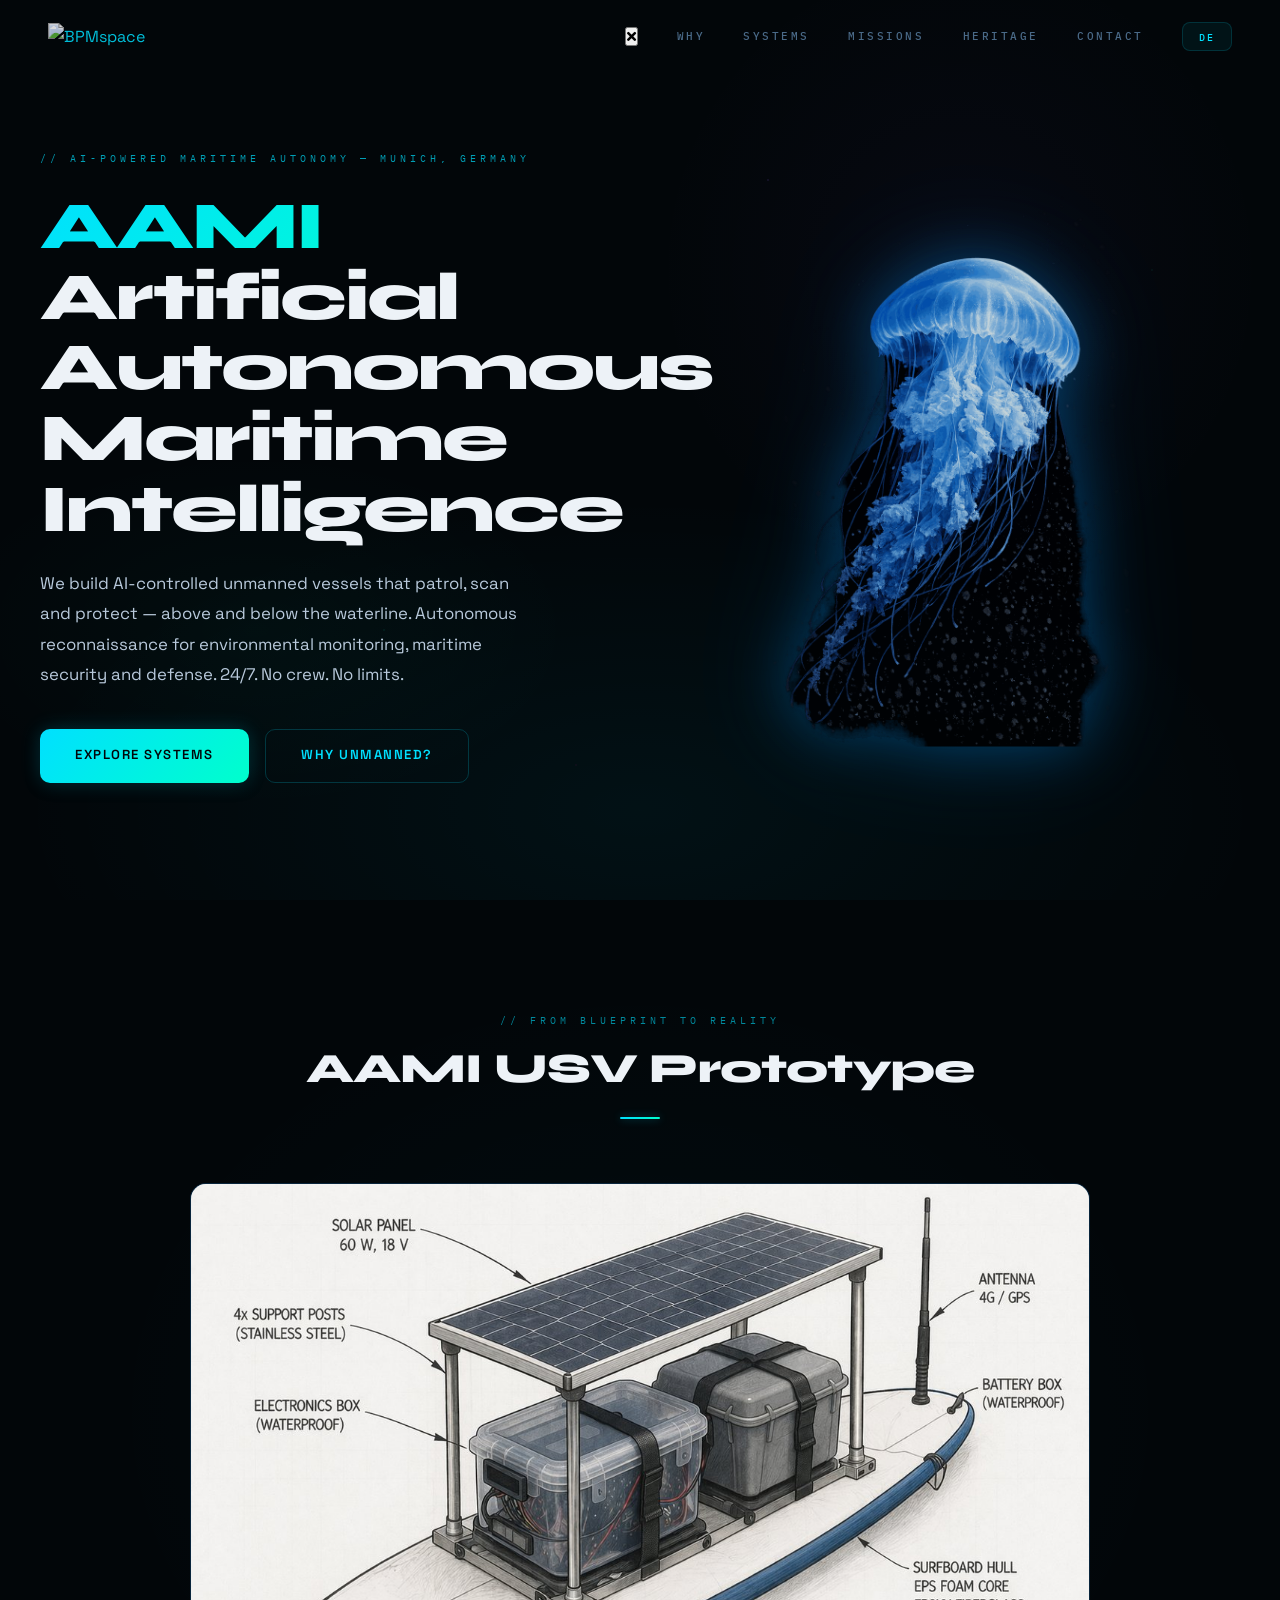
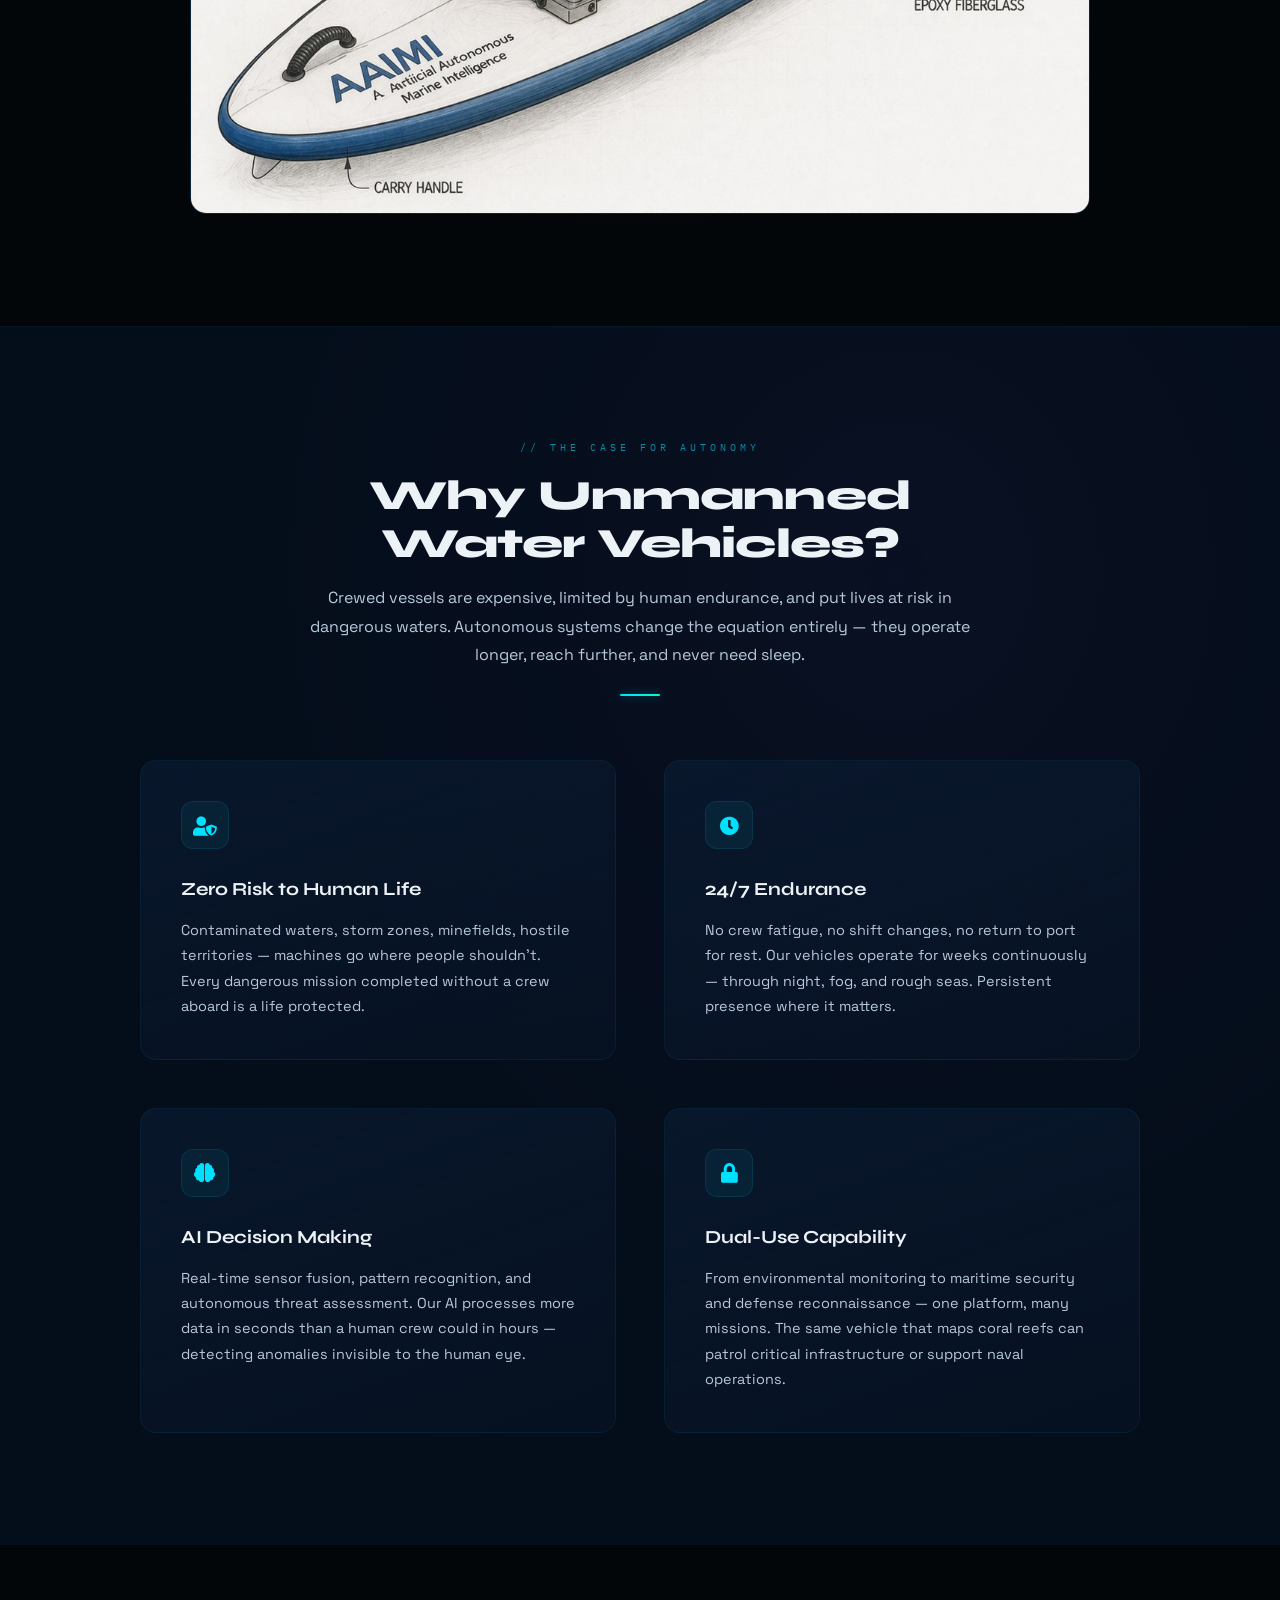
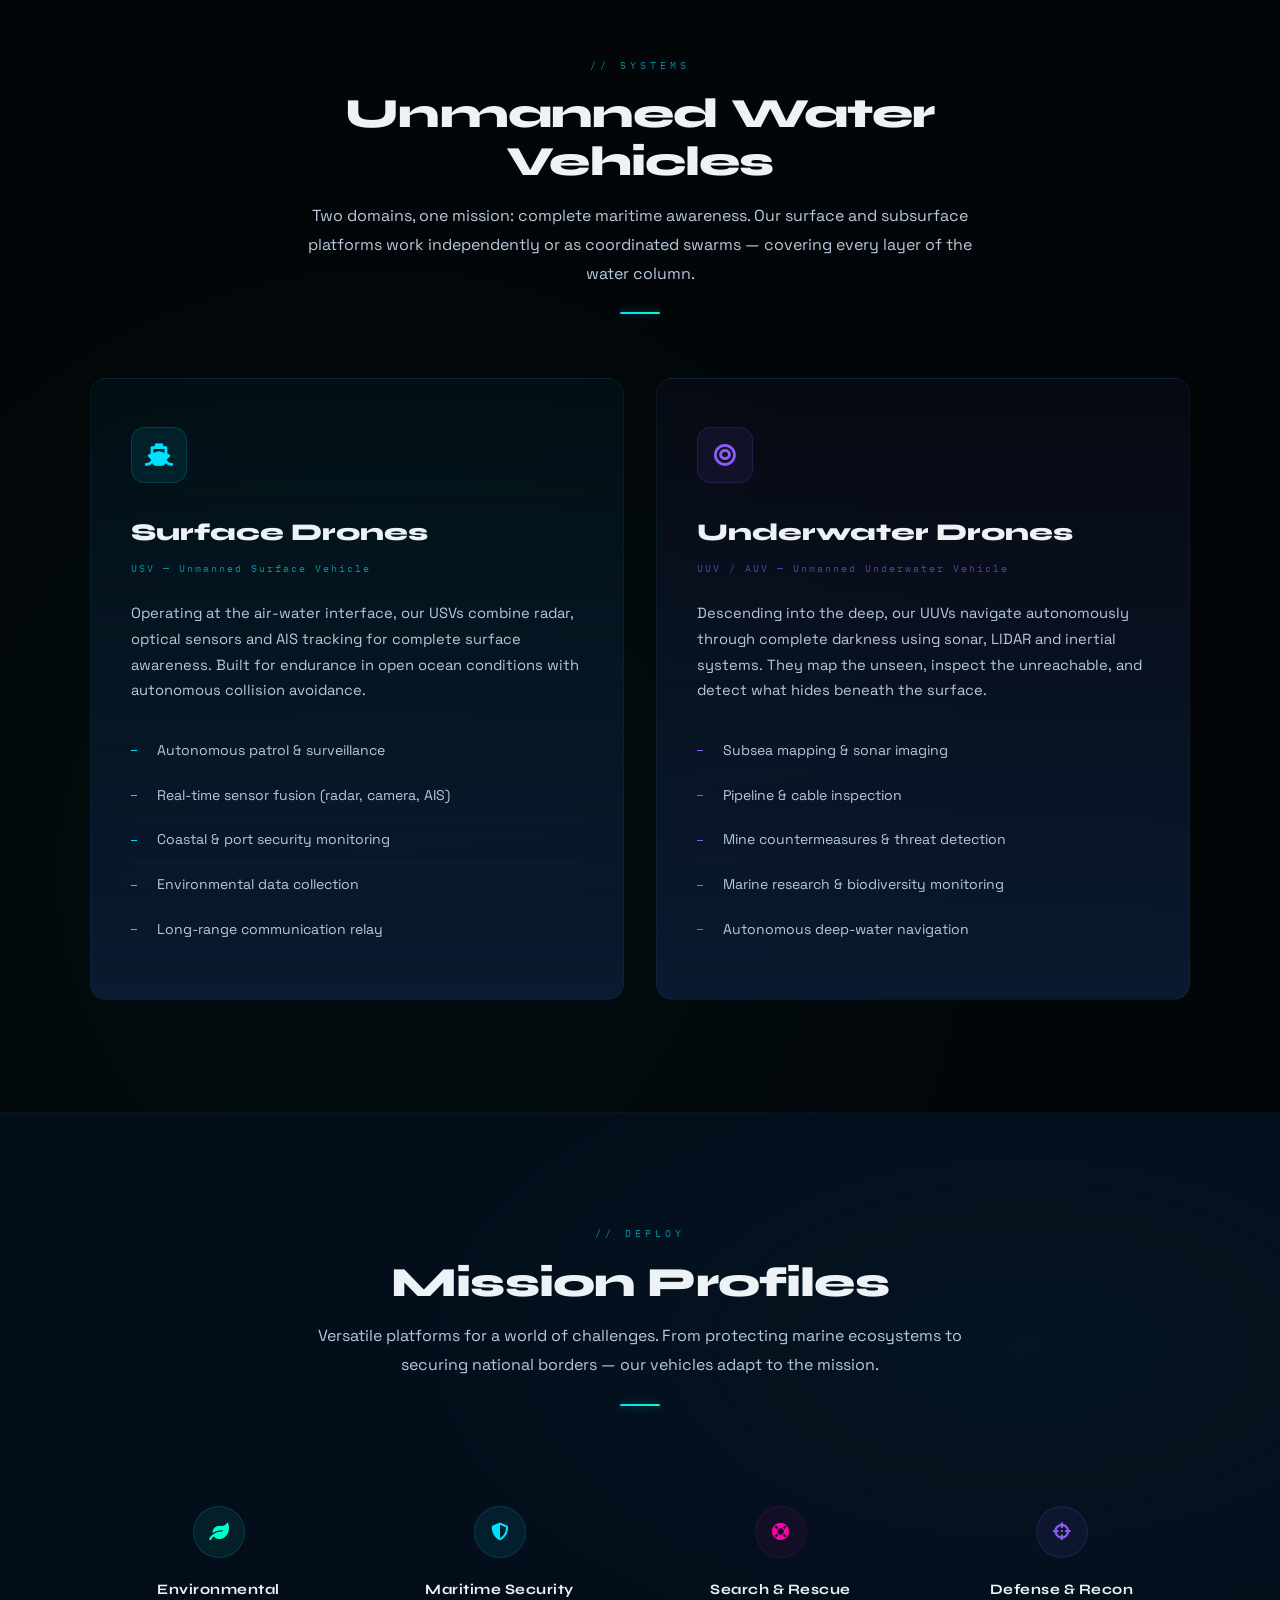
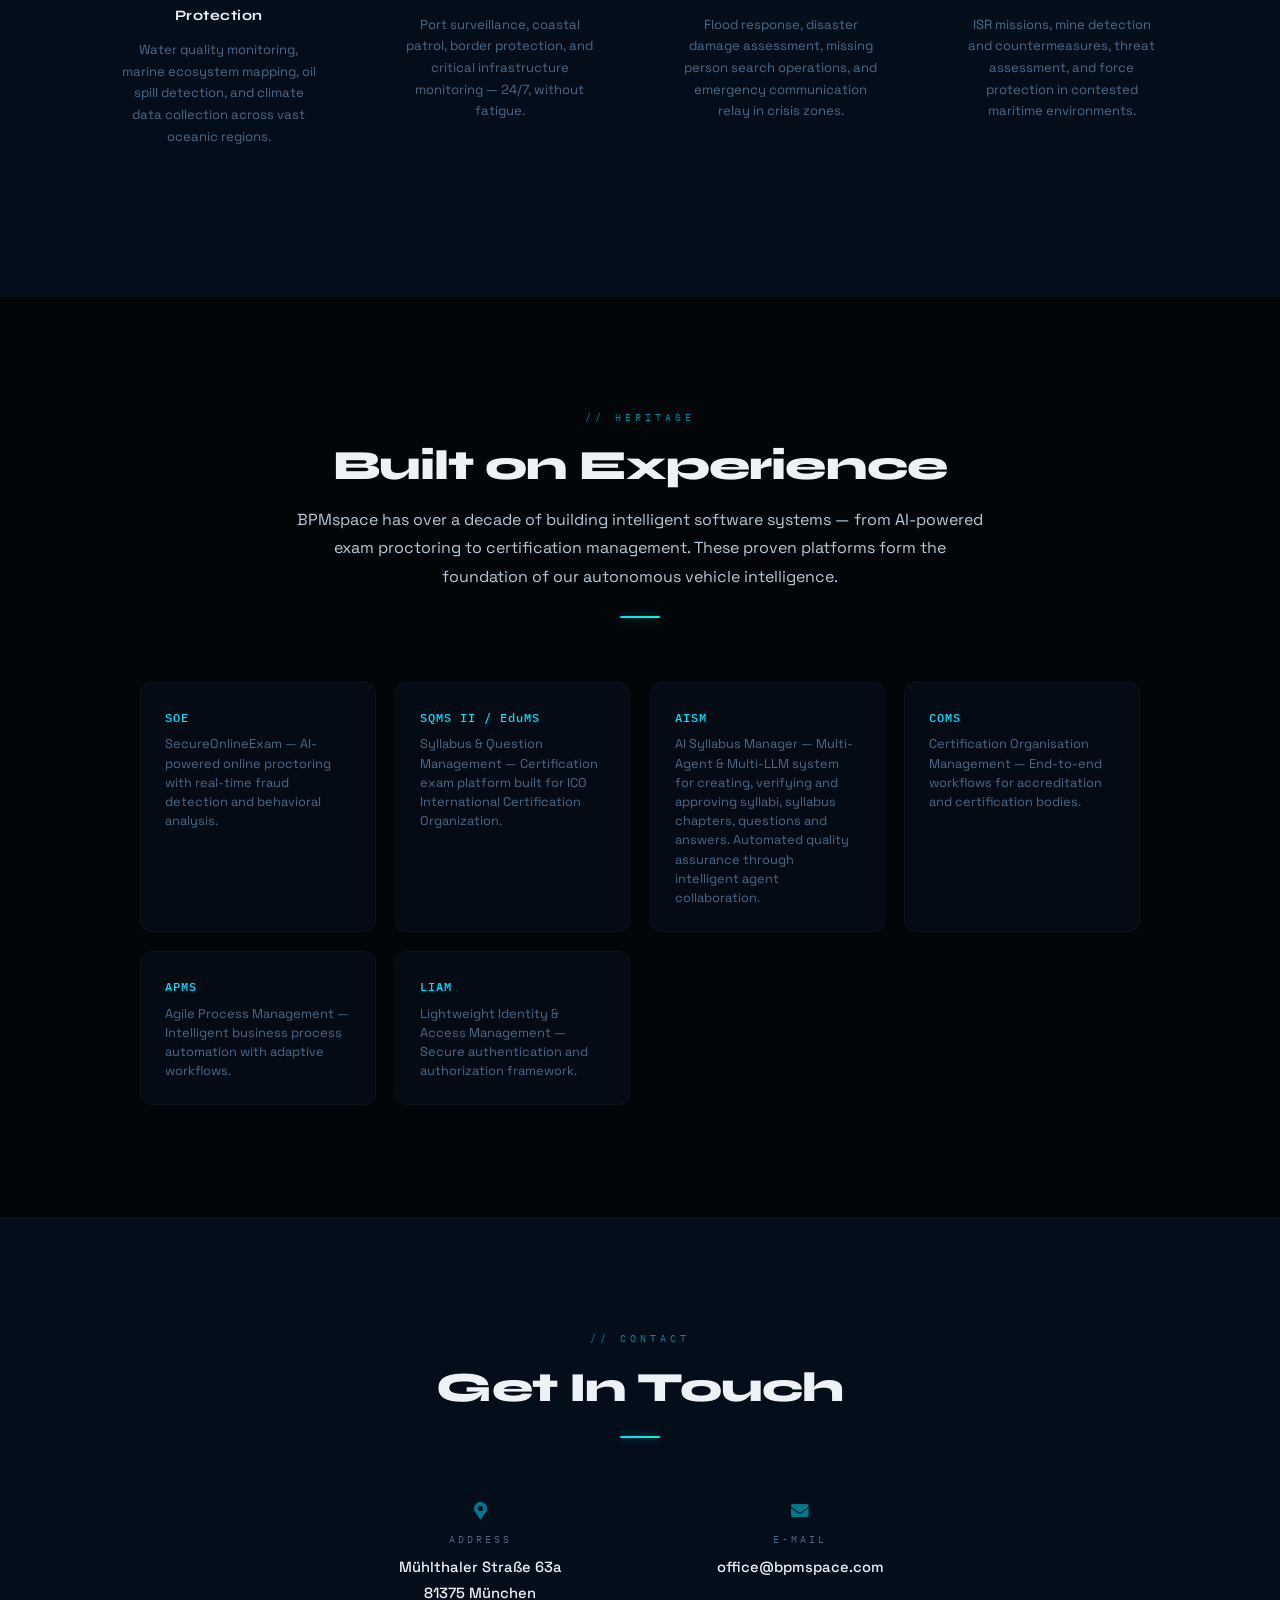
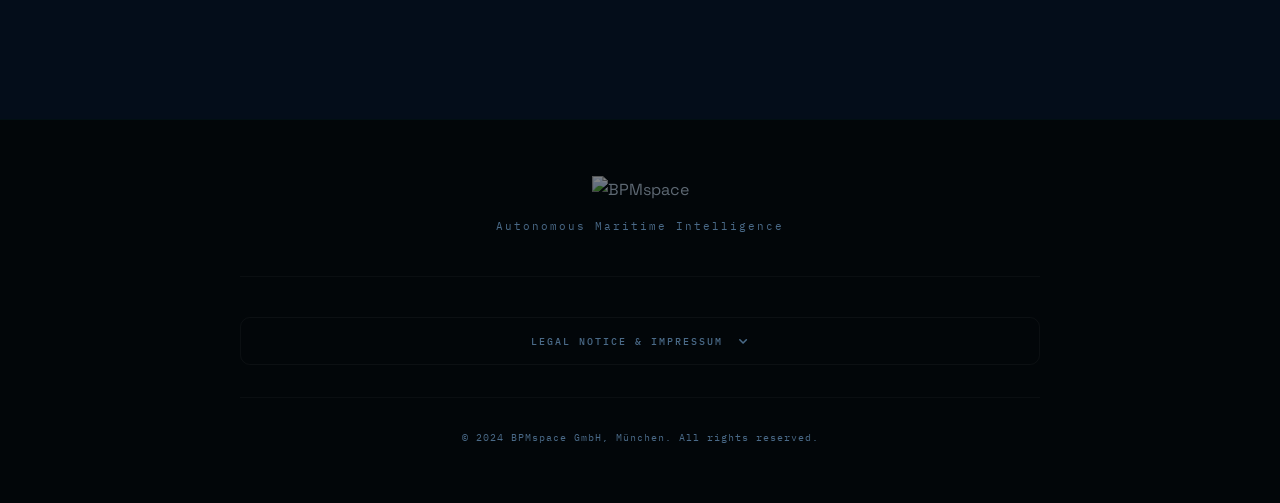
==== index.html @ df38c4b0 "Optimize images: 9.2MB -> 1.1MB, fix crossfade timing - Blueprint/realistic: PNG->JPG, resized to 12" ====
<!DOCTYPE html>
<html lang="en">
<head>
    <meta charset="utf-8">
    <meta name="viewport" content="width=device-width, initial-scale=1, shrink-to-fit=no">
    <meta name="description" content="BPMspace — AI-powered unmanned water vehicles for maritime reconnaissance, environmental protection and security.">
    <title>BPMspace — Autonomous Maritime Intelligence</title>
    <link rel="icon" type="image/png" sizes="32x32" href="./assets/img/bpmspace_weblogo.png">
    <link rel="stylesheet" href="https://use.fontawesome.com/releases/v5.3.1/css/all.css" integrity="sha384-mzrmE5qonljUremFsqc01SB46JvROS7bZs3IO2EmfFsd15uHvIt+Y8vEf7N7fWAU" crossorigin="anonymous">
    <link rel="stylesheet" href="./assets/css/custom.css">
</head>
<body class="lang-en">

<!-- HEADER -->
<header class="site-header" id="header">
    <a href="#hero"><img class="header-logo" src="./assets/img/bpmspace_weblogo.png" alt="BPMspace"></a>
    <button class="mobile-menu-btn" onclick="toggleMenu()" aria-label="Menu"><i class="fas fa-bars"></i></button>
    <nav class="header-nav" id="navMenu">
        <button class="mobile-menu-close" onclick="toggleMenu()" aria-label="Close"><i class="fas fa-times"></i></button>
        <a href="#why" onclick="closeMenu()"><span class="lang-en">Why</span><span class="lang-de">Warum</span></a>
        <a href="#vehicles" onclick="closeMenu()"><span class="lang-en">Systems</span><span class="lang-de">Systeme</span></a>
        <a href="#applications" onclick="closeMenu()"><span class="lang-en">Missions</span><span class="lang-de">Einsatz</span></a>
        <a href="#legacy" onclick="closeMenu()"><span class="lang-en">Heritage</span><span class="lang-de">Projekte</span></a>
        <a href="#contact" onclick="closeMenu()"><span class="lang-en">Contact</span><span class="lang-de">Kontakt</span></a>
        <button class="lang-toggle" onclick="toggleLang()">DE</button>
    </nav>
</header>

<!-- HERO -->
<section class="hero" id="hero">
    <div class="hero-inner">
        <div class="hero-text">
            <div class="hero-tag">
                <span class="lang-en">// AI-Powered Maritime Autonomy — Munich, Germany</span>
                <span class="lang-de">// KI-gesteuerte Maritime Autonomie — München, Deutschland</span>
            </div>
            <h1>
                <span class="lang-en"><em>AAMI</em><br>Artificial Autonomous<br>Maritime Intelligence</span>
                <span class="lang-de"><em>AAMI</em><br>Künstliche Autonome<br>Maritime Intelligenz</span>
            </h1>
            <p class="hero-desc">
                <span class="lang-en">We build AI-controlled unmanned vessels that patrol, scan and protect — above and below the waterline. Autonomous reconnaissance for environmental monitoring, maritime security and defense. 24/7. No crew. No limits.</span>
                <span class="lang-de">Wir bauen KI-gesteuerte unbemannte Wasserfahrzeuge die patrouillieren, scannen und schützen — über und unter der Wasserlinie. Autonome Aufklärung für Umweltmonitoring, maritime Sicherheit und Verteidigung. 24/7. Keine Crew. Keine Grenzen.</span>
            </p>
            <div class="cta-group">
                <a href="#vehicles" class="cta-primary">
                    <span class="lang-en">Explore Systems</span>
                    <span class="lang-de">Systeme entdecken</span>
                </a>
                <a href="#why" class="cta-secondary">
                    <span class="lang-en">Why Unmanned?</span>
                    <span class="lang-de">Warum unbemannt?</span>
                </a>
            </div>
        </div>
        <div class="jellyfish">
            <img src="./assets/img/jellyfish.png" alt="Jellyfish">
        </div>
    </div>
</section>

<!-- AAMI SHOWCASE — Blueprint to Reality -->
<section class="section showcase-section" id="showcase">
    <div class="container">
        <div class="section-header centered">
            <div class="section-tag">// From Blueprint to Reality</div>
            <h2>
                <span class="lang-en">AAMI USV Prototype</span>
                <span class="lang-de">AAMI USV Prototyp</span>
            </h2>
            <div class="accent-bar"></div>
        </div>
        <div class="showcase-crossfade" id="showcaseCrossfade">
            <img src="./assets/img/aami-blueprint.jpg" alt="AAMI Blueprint" class="showcase-img showcase-blueprint">
            <img src="./assets/img/aami-realistic.jpg" alt="AAMI Realistic" class="showcase-img showcase-real">
        </div>
    </div>
</section>

<!-- WHY SECTION -->
<section class="section why-section" id="why">
    <div class="container">
        <div class="section-header centered">
            <div class="section-tag">
                <span class="lang-en">// The Case for Autonomy</span>
                <span class="lang-de">// Das Argument für Autonomie</span>
            </div>
            <h2>
                <span class="lang-en">Why Unmanned Water Vehicles?</span>
                <span class="lang-de">Warum unbemannte Wasserfahrzeuge?</span>
            </h2>
            <p>
                <span class="lang-en">Crewed vessels are expensive, limited by human endurance, and put lives at risk in dangerous waters. Autonomous systems change the equation entirely — they operate longer, reach further, and never need sleep.</span>
                <span class="lang-de">Bemannte Schiffe sind teuer, durch menschliche Ausdauer begrenzt und setzen Leben in gefährlichen Gewässern aufs Spiel. Autonome Systeme ändern die Gleichung grundlegend — sie operieren länger, reichen weiter und brauchen keinen Schlaf.</span>
            </p>
            <div class="accent-bar"></div>
        </div>
        <div class="why-grid">
            <div class="why-card">
                <div class="icon-wrap"><i class="fas fa-user-shield"></i></div>
                <h3><span class="lang-en">Zero Risk to Human Life</span><span class="lang-de">Kein Risiko für Menschenleben</span></h3>
                <p><span class="lang-en">Contaminated waters, storm zones, minefields, hostile territories — machines go where people shouldn't. Every dangerous mission completed without a crew aboard is a life protected.</span><span class="lang-de">Verseuchte Gewässer, Sturmzonen, Minenfelder, feindliche Gebiete — Maschinen gehen dorthin, wo Menschen nicht sein sollten. Jede gefährliche Mission ohne Besatzung ist ein geschütztes Leben.</span></p>
            </div>
            <div class="why-card">
                <div class="icon-wrap"><i class="fas fa-clock"></i></div>
                <h3><span class="lang-en">24/7 Endurance</span><span class="lang-de">24/7 Ausdauer</span></h3>
                <p><span class="lang-en">No crew fatigue, no shift changes, no return to port for rest. Our vehicles operate for weeks continuously — through night, fog, and rough seas. Persistent presence where it matters.</span><span class="lang-de">Keine Ermüdung der Crew, kein Schichtwechsel, keine Rückkehr zum Hafen. Unsere Fahrzeuge operieren wochenlang durchgehend — bei Nacht, Nebel und rauer See. Dauerhafte Präsenz wo es zählt.</span></p>
            </div>
            <div class="why-card">
                <div class="icon-wrap"><i class="fas fa-brain"></i></div>
                <h3><span class="lang-en">AI Decision Making</span><span class="lang-de">KI-Entscheidungsfindung</span></h3>
                <p><span class="lang-en">Real-time sensor fusion, pattern recognition, and autonomous threat assessment. Our AI processes more data in seconds than a human crew could in hours — detecting anomalies invisible to the human eye.</span><span class="lang-de">Echtzeit-Sensorfusion, Mustererkennung und autonome Bedrohungsbewertung. Unsere KI verarbeitet in Sekunden mehr Daten als eine menschliche Crew in Stunden — und erkennt Anomalien, die dem menschlichen Auge verborgen bleiben.</span></p>
            </div>
            <div class="why-card">
                <div class="icon-wrap"><i class="fas fa-lock"></i></div>
                <h3><span class="lang-en">Dual-Use Capability</span><span class="lang-de">Dual-Use-Fähigkeit</span></h3>
                <p><span class="lang-en">From environmental monitoring to maritime security and defense reconnaissance — one platform, many missions. The same vehicle that maps coral reefs can patrol critical infrastructure or support naval operations.</span><span class="lang-de">Von Umweltüberwachung über maritime Sicherheit bis zur Verteidigungsaufklärung — eine Plattform, viele Missionen. Dasselbe Fahrzeug, das Korallenriffe kartiert, kann kritische Infrastruktur patrouillieren oder Marineoperationen unterstützen.</span></p>
            </div>
        </div>
    </div>
</section>

<!-- VEHICLES -->
<section class="section vehicles-section" id="vehicles">
    <div class="container">
        <div class="section-header centered">
            <div class="section-tag">// Systems</div>
            <h2>
                <span class="lang-en">Unmanned Water Vehicles</span>
                <span class="lang-de">Unbemannte Wasserfahrzeuge</span>
            </h2>
            <p>
                <span class="lang-en">Two domains, one mission: complete maritime awareness. Our surface and subsurface platforms work independently or as coordinated swarms — covering every layer of the water column.</span>
                <span class="lang-de">Zwei Domänen, eine Mission: vollständiges maritimes Lagebild. Unsere Überwasser- und Unterwasser-Plattformen arbeiten unabhängig oder als koordinierte Schwärme — jede Schicht der Wassersäule abdeckend.</span>
            </p>
            <div class="accent-bar"></div>
        </div>
        <div class="vehicles-split">
            <div class="vehicle-panel usv">
                <div class="vehicle-icon"><i class="fas fa-ship"></i></div>
                <h3><span class="lang-en">Surface Drones</span><span class="lang-de">Überwasser-Drohnen</span></h3>
                <div class="v-sub">USV — Unmanned Surface Vehicle</div>
                <p class="v-desc">
                    <span class="lang-en">Operating at the air-water interface, our USVs combine radar, optical sensors and AIS tracking for complete surface awareness. Built for endurance in open ocean conditions with autonomous collision avoidance.</span>
                    <span class="lang-de">An der Luft-Wasser-Grenzfläche operierend kombinieren unsere USVs Radar, optische Sensoren und AIS-Tracking für vollständiges Oberflächen-Lagebild. Gebaut für Ausdauer auf offener See mit autonomer Kollisionsvermeidung.</span>
                </p>
                <ul class="v-features">
                    <li><span class="lang-en">Autonomous patrol &amp; surveillance</span><span class="lang-de">Autonome Patrouille &amp; Überwachung</span></li>
                    <li><span class="lang-en">Real-time sensor fusion (radar, camera, AIS)</span><span class="lang-de">Echtzeit-Sensorfusion (Radar, Kamera, AIS)</span></li>
                    <li><span class="lang-en">Coastal &amp; port security monitoring</span><span class="lang-de">Küsten- &amp; Hafensicherheit</span></li>
                    <li><span class="lang-en">Environmental data collection</span><span class="lang-de">Umweltdatenerhebung</span></li>
                    <li><span class="lang-en">Long-range communication relay</span><span class="lang-de">Langstrecken-Kommunikationsrelais</span></li>
                </ul>
            </div>
            <div class="vehicle-panel uuv">
                <div class="vehicle-icon"><i class="fas fa-bullseye"></i></div>
                <h3><span class="lang-en">Underwater Drones</span><span class="lang-de">Unterwasser-Drohnen</span></h3>
                <div class="v-sub">UUV / AUV — Unmanned Underwater Vehicle</div>
                <p class="v-desc">
                    <span class="lang-en">Descending into the deep, our UUVs navigate autonomously through complete darkness using sonar, LIDAR and inertial systems. They map the unseen, inspect the unreachable, and detect what hides beneath the surface.</span>
                    <span class="lang-de">In die Tiefe abtauchend navigieren unsere UUVs autonom durch völlige Dunkelheit mittels Sonar, LIDAR und Inertialsystemen. Sie kartieren das Unsichtbare, inspizieren das Unerreichbare und entdecken was unter der Oberfläche verborgen liegt.</span>
                </p>
                <ul class="v-features">
                    <li><span class="lang-en">Subsea mapping &amp; sonar imaging</span><span class="lang-de">Unterwasserkartierung &amp; Sonar-Bildgebung</span></li>
                    <li><span class="lang-en">Pipeline &amp; cable inspection</span><span class="lang-de">Pipeline- &amp; Kabelinspektion</span></li>
                    <li><span class="lang-en">Mine countermeasures &amp; threat detection</span><span class="lang-de">Minenabwehr &amp; Bedrohungserkennung</span></li>
                    <li><span class="lang-en">Marine research &amp; biodiversity monitoring</span><span class="lang-de">Meeresforschung &amp; Biodiversitäts-Monitoring</span></li>
                    <li><span class="lang-en">Autonomous deep-water navigation</span><span class="lang-de">Autonome Tiefwasser-Navigation</span></li>
                </ul>
            </div>
        </div>
    </div>
</section>

<!-- APPLICATIONS -->
<section class="section applications-section" id="applications">
    <div class="container">
        <div class="section-header centered">
            <div class="section-tag">// Deploy</div>
            <h2>
                <span class="lang-en">Mission Profiles</span>
                <span class="lang-de">Einsatzprofile</span>
            </h2>
            <p>
                <span class="lang-en">Versatile platforms for a world of challenges. From protecting marine ecosystems to securing national borders — our vehicles adapt to the mission.</span>
                <span class="lang-de">Vielseitige Plattformen für eine Welt voller Herausforderungen. Vom Schutz mariner Ökosysteme bis zur Sicherung nationaler Grenzen — unsere Fahrzeuge passen sich der Mission an.</span>
            </p>
            <div class="accent-bar"></div>
        </div>
        <div class="app-grid">
            <div class="app-card">
                <div class="app-icon"><i class="fas fa-leaf"></i></div>
                <h4><span class="lang-en">Environmental Protection</span><span class="lang-de">Umweltschutz</span></h4>
                <p><span class="lang-en">Water quality monitoring, marine ecosystem mapping, oil spill detection, and climate data collection across vast oceanic regions.</span><span class="lang-de">Wasserqualitätsüberwachung, Kartierung mariner Ökosysteme, Ölpest-Erkennung und Klimadatenerhebung über riesige ozeanische Regionen.</span></p>
            </div>
            <div class="app-card">
                <div class="app-icon"><i class="fas fa-shield-alt"></i></div>
                <h4><span class="lang-en">Maritime Security</span><span class="lang-de">Maritime Sicherheit</span></h4>
                <p><span class="lang-en">Port surveillance, coastal patrol, border protection, and critical infrastructure monitoring — 24/7, without fatigue.</span><span class="lang-de">Hafenüberwachung, Küstenpatrouille, Grenzschutz und Überwachung kritischer Infrastruktur — 24/7, ohne Ermüdung.</span></p>
            </div>
            <div class="app-card">
                <div class="app-icon"><i class="fas fa-life-ring"></i></div>
                <h4><span class="lang-en">Search &amp; Rescue</span><span class="lang-de">Such- &amp; Rettung</span></h4>
                <p><span class="lang-en">Flood response, disaster damage assessment, missing person search operations, and emergency communication relay in crisis zones.</span><span class="lang-de">Hochwassereinsatz, Katastrophen-Schadensbewertung, Vermisstensuche und Notfall-Kommunikationsrelais in Krisengebieten.</span></p>
            </div>
            <div class="app-card">
                <div class="app-icon"><i class="fas fa-crosshairs"></i></div>
                <h4><span class="lang-en">Defense &amp; Recon</span><span class="lang-de">Verteidigung &amp; Aufklärung</span></h4>
                <p><span class="lang-en">ISR missions, mine detection and countermeasures, threat assessment, and force protection in contested maritime environments.</span><span class="lang-de">ISR-Missionen, Minenerkennung und -abwehr, Bedrohungsbewertung und Kräfteschutz in umkämpften maritimen Umgebungen.</span></p>
            </div>
        </div>
    </div>
</section>

<!-- LEGACY PROJECTS -->
<section class="section legacy-section" id="legacy">
    <div class="container">
        <div class="section-header centered">
            <div class="section-tag">// Heritage</div>
            <h2>
                <span class="lang-en">Built on Experience</span>
                <span class="lang-de">Auf Erfahrung gebaut</span>
            </h2>
            <p>
                <span class="lang-en">BPMspace has over a decade of building intelligent software systems — from AI-powered exam proctoring to certification management. These proven platforms form the foundation of our autonomous vehicle intelligence.</span>
                <span class="lang-de">BPMspace hat über ein Jahrzehnt Erfahrung im Bau intelligenter Softwaresysteme — von KI-gestützter Prüfungsüberwachung bis zum Zertifizierungsmanagement. Diese bewährten Plattformen bilden das Fundament unserer autonomen Fahrzeugintelligenz.</span>
            </p>
            <div class="accent-bar"></div>
        </div>
        <div class="legacy-grid">
            <div class="legacy-card">
                <h4>SOE</h4>
                <p><span class="lang-en">SecureOnlineExam — AI-powered online proctoring with real-time fraud detection and behavioral analysis.</span><span class="lang-de">SecureOnlineExam — KI-gestützte Online-Prüfungsüberwachung mit Echtzeit-Betrugserkennung und Verhaltensanalyse.</span></p>
            </div>
            <div class="legacy-card">
                <h4>SQMS II / EduMS</h4>
                <p><span class="lang-en">Syllabus &amp; Question Management — Certification exam platform built for ICO International Certification Organization.</span><span class="lang-de">Syllabus &amp; Question Management — Zertifizierungs-Prüfungsplattform für die ICO International Certification Organization.</span></p>
            </div>
            <div class="legacy-card">
                <h4>AISM</h4>
                <p><span class="lang-en">AI Syllabus Manager — Multi-Agent &amp; Multi-LLM system for creating, verifying and approving syllabi, syllabus chapters, questions and answers. Automated quality assurance through intelligent agent collaboration.</span><span class="lang-de">AI Syllabus Manager — Multi-Agenten- &amp; Multi-LLM-System zum Erstellen, Verifizieren und Freigeben von Lehrplänen, Lehrplankapiteln, Fragen und Antworten. Automatisierte Qualitätssicherung durch intelligente Agenten-Kollaboration.</span></p>
            </div>
            <div class="legacy-card">
                <h4>COMS</h4>
                <p><span class="lang-en">Certification Organisation Management — End-to-end workflows for accreditation and certification bodies.</span><span class="lang-de">Certification Organisation Management — End-to-End-Workflows für Akkreditierungs- und Zertifizierungsstellen.</span></p>
            </div>
            <div class="legacy-card">
                <h4>APMS</h4>
                <p><span class="lang-en">Agile Process Management — Intelligent business process automation with adaptive workflows.</span><span class="lang-de">Agile Process Management — Intelligente Geschäftsprozessautomatisierung mit adaptiven Workflows.</span></p>
            </div>
            <div class="legacy-card">
                <h4>LIAM</h4>
                <p><span class="lang-en">Lightweight Identity &amp; Access Management — Secure authentication and authorization framework.</span><span class="lang-de">Lightweight Identity &amp; Access Management — Sicheres Authentifizierungs- und Autorisierungs-Framework.</span></p>
            </div>
        </div>
    </div>
</section>

<!-- CONTACT -->
<section class="section contact-section" id="contact">
    <div class="container">
        <div class="section-header centered">
            <div class="section-tag">// Contact</div>
            <h2><span class="lang-en">Get In Touch</span><span class="lang-de">Kontakt</span></h2>
            <div class="accent-bar"></div>
        </div>
        <div class="contact-grid">
            <div class="contact-item">
                <i class="fas fa-map-marker-alt"></i>
                <div class="label"><span class="lang-en">Address</span><span class="lang-de">Adresse</span></div>
                <div class="value">Mühlthaler Straße 63a<br>81375 München</div>
            </div>
            <div class="contact-item">
                <i class="fas fa-envelope"></i>
                <div class="label">E-Mail</div>
                <div class="value"><a href="mailto:office@bpmspace.com">office@bpmspace.com</a></div>
            </div>
        </div>
    </div>
</section>

<!-- FOOTER -->
<footer class="site-footer">
    <div class="footer-inner">
        <div class="footer-brand">
            <img src="./assets/img/bpmspace_weblogo.png" alt="BPMspace" style="height:26px">
            <p><span class="lang-en">Autonomous Maritime Intelligence</span><span class="lang-de">Autonome Maritime Intelligenz</span></p>
        </div>
        <button class="impressum-toggle" onclick="toggleImpressum()">
            <span class="lang-en">Legal Notice &amp; Impressum</span>
            <span class="lang-de">Impressum &amp; Rechtliches</span>
            <i class="fas fa-chevron-down" style="margin-left:0.5rem;font-size:0.6rem;transition:0.3s"></i>
        </button>
        <div class="impressum-content" id="impressum">
            <h2>Angaben gem&auml;&szlig; &sect; 5 TMG</h2>
            <p>BPMspace GmbH<br>Mühlthaler Straße 63a<br>81375 München</p>
            <p>Handelsregister: 204660<br>Registergericht: München</p>
            <p><strong>Vertreten durch die Geschäftsführer:</strong><br>Dipl.-Inf. Robert Kuhlig</p>
            <h2>Kontakt</h2>
            <p>Telefon: +49 (89) 80926631<br>Telefax: +49 (89) 80926631<br>E-Mail: office@bpmspace.com</p>
            <h2>Umsatzsteuer</h2>
            <p>Umsatzsteuer-Identifikationsnummer gem&auml;&szlig; &sect;27 a Umsatzsteuergesetz:<br>DE289331112</p>
            <p>Wir sind nicht bereit oder verpflichtet, an Streitbeilegungsverfahren vor einer Verbraucherschlichtungsstelle teilzunehmen.</p>
            <h3>Haftung f&uuml;r Inhalte</h3>
            <p>Als Diensteanbieter sind wir gem&auml;&szlig; &sect; 7 Abs.1 TMG f&uuml;r eigene Inhalte auf diesen Seiten nach den allgemeinen Gesetzen verantwortlich. Nach &sect;&sect; 8 bis 10 TMG sind wir als Diensteanbieter jedoch nicht verpflichtet, &uuml;bermittelte oder gespeicherte fremde Informationen zu &uuml;berwachen oder nach Umst&auml;nden zu forschen, die auf eine rechtswidrige T&auml;tigkeit hinweisen.</p>
            <p>Verpflichtungen zur Entfernung oder Sperrung der Nutzung von Informationen nach den allgemeinen Gesetzen bleiben hiervon unber&uuml;hrt. Eine diesbez&uuml;gliche Haftung ist jedoch erst ab dem Zeitpunkt der Kenntnis einer konkreten Rechtsverletzung m&ouml;glich. Bei Bekanntwerden von entsprechenden Rechtsverletzungen werden wir diese Inhalte umgehend entfernen.</p>
            <h3>Haftung f&uuml;r Links</h3>
            <p>Unser Angebot enth&auml;lt Links zu externen Websites Dritter, auf deren Inhalte wir keinen Einfluss haben. Deshalb k&ouml;nnen wir f&uuml;r diese fremden Inhalte auch keine Gew&auml;hr &uuml;bernehmen. F&uuml;r die Inhalte der verlinkten Seiten ist stets der jeweilige Anbieter oder Betreiber der Seiten verantwortlich. Die verlinkten Seiten wurden zum Zeitpunkt der Verlinkung auf m&ouml;gliche Rechtsverst&ouml;&szlig;e &uuml;berpr&uuml;ft. Rechtswidrige Inhalte waren zum Zeitpunkt der Verlinkung nicht erkennbar.</p>
            <p>Eine permanente inhaltliche Kontrolle der verlinkten Seiten ist jedoch ohne konkrete Anhaltspunkte einer Rechtsverletzung nicht zumutbar. Bei Bekanntwerden von Rechtsverletzungen werden wir derartige Links umgehend entfernen.</p>
            <h3>Urheberrecht</h3>
            <p>Die durch die Seitenbetreiber erstellten Inhalte und Werke auf diesen Seiten unterliegen dem deutschen Urheberrecht. Die Vervielf&auml;ltigung, Bearbeitung, Verbreitung und jede Art der Verwertung au&szlig;erhalb der Grenzen des Urheberrechtes bed&uuml;rfen der schriftlichen Zustimmung des jeweiligen Autors bzw. Erstellers. Downloads und Kopien dieser Seite sind nur f&uuml;r den privaten, nicht kommerziellen Gebrauch gestattet.</p>
            <p>Soweit die Inhalte auf dieser Seite nicht vom Betreiber erstellt wurden, werden die Urheberrechte Dritter beachtet. Insbesondere werden Inhalte Dritter als solche gekennzeichnet. Sollten Sie trotzdem auf eine Urheberrechtsverletzung aufmerksam werden, bitten wir um einen entsprechenden Hinweis. Bei Bekanntwerden von Rechtsverletzungen werden wir derartige Inhalte umgehend entfernen.</p>
        </div>
        <div class="footer-bottom">
            &copy; 2024 BPMspace GmbH, München.
            <span class="lang-en">All rights reserved.</span>
            <span class="lang-de">Alle Rechte vorbehalten.</span>
        </div>
    </div>
</footer>

<script>
function toggleLang() {
    const body = document.body;
    const btn = document.querySelector('.lang-toggle');
    if (body.classList.contains('lang-en')) {
        body.classList.remove('lang-en');
        body.classList.add('lang-de');
        btn.textContent = 'EN';
    } else {
        body.classList.remove('lang-de');
        body.classList.add('lang-en');
        btn.textContent = 'DE';
    }
}
window.addEventListener('scroll', function() {
    document.getElementById('header').classList.toggle('scrolled', window.scrollY > 80);
});
function toggleMenu() { document.getElementById('navMenu').classList.toggle('open'); }
function closeMenu() { document.getElementById('navMenu').classList.remove('open'); }
function toggleImpressum() {
    const imp = document.getElementById('impressum');
    imp.classList.toggle('open');
    const icon = document.querySelector('.impressum-toggle .fa-chevron-down');
    if (icon) icon.style.transform = imp.classList.contains('open') ? 'rotate(180deg)' : '';
}
// Showcase crossfade: auto after 8s, but only after images loaded
window.addEventListener('load', function() {
    setTimeout(function() {
        var el = document.getElementById('showcaseCrossfade');
        if (el) el.classList.add('revealed');
    }, 5000);
});
</script>
</body>
</html>
---- assets/css/custom.css ----
/* ============================================
   BPMspace — Autonomous Maritime Intelligence
   Abyssal Neon · Jellyfish Edition
   ============================================ */

@import url('https://fonts.googleapis.com/css2?family=Space+Grotesk:wght@400;500;600;700&family=Syne:wght@400;600;700;800&family=IBM+Plex+Mono:wght@400;500&display=swap');

:root {
  --abyss: #020609;
  --deep: #040d1a;
  --ocean: #071428;
  --surface: #0c2040;
  --card: #0a1a30;
  --card-border: rgba(0, 210, 255, 0.06);
  --neon-cyan: #00e0ff;
  --neon-magenta: #ff00aa;
  --neon-teal: #00ffcc;
  --neon-violet: #8b5cf6;
  --bio-glow: #00ffd5;
  --text: #b8c9db;
  --text-bright: #edf2f7;
  --text-dim: #4a6a88;
  --font-head: 'Syne', sans-serif;
  --font-body: 'Space Grotesk', sans-serif;
  --font-mono: 'IBM Plex Mono', monospace;
  --ease: cubic-bezier(0.16, 1, 0.3, 1);
  --radius: 16px;
}

/* --- Reset --- */
*, *::before, *::after { box-sizing: border-box; margin: 0; padding: 0; }
html { scroll-behavior: smooth; }
body {
  font-family: var(--font-body);
  background: var(--abyss);
  color: var(--text);
  line-height: 1.75;
  overflow-x: hidden;
  -webkit-font-smoothing: antialiased;
}
a { color: var(--neon-cyan); text-decoration: none; transition: 0.3s var(--ease); }
a:hover { color: var(--neon-teal); }
img { max-width: 100%; height: auto; }

/* --- Language --- */
body.lang-en .lang-de { display: none !important; }
body.lang-de .lang-en { display: none !important; }

/* ==============================
   HEADER
   ============================== */
.site-header {
  position: fixed; top: 0; left: 0; right: 0; z-index: 100;
  display: flex; justify-content: space-between; align-items: center;
  padding: 1.4rem 3rem;
  background: transparent;
  transition: 0.4s var(--ease);
}
.site-header.scrolled {
  background: rgba(2, 6, 9, 0.9);
  backdrop-filter: blur(24px) saturate(1.4);
  border-bottom: 1px solid rgba(0, 224, 255, 0.05);
  padding: 0.9rem 3rem;
}
.header-logo { height: 32px; opacity: 0.85; transition: 0.3s; }
.header-logo:hover { opacity: 1; }
.header-nav { display: flex; align-items: center; gap: 2.4rem; }
.header-nav a {
  font-family: var(--font-mono);
  font-size: 0.68rem;
  font-weight: 500;
  color: var(--text-dim);
  text-transform: uppercase;
  letter-spacing: 2.5px;
  transition: 0.3s;
  position: relative;
}
.header-nav a:hover { color: var(--neon-cyan); }
.header-nav a::after {
  content: ''; position: absolute; bottom: -6px; left: 0;
  width: 0; height: 1px; background: var(--neon-cyan);
  transition: 0.4s var(--ease);
}
.header-nav a:hover::after { width: 100%; }

.lang-toggle {
  font-family: var(--font-mono);
  font-size: 0.65rem; font-weight: 500;
  letter-spacing: 2px;
  color: var(--neon-cyan);
  background: rgba(0, 224, 255, 0.06);
  border: 1px solid rgba(0, 224, 255, 0.15);
  padding: 0.4rem 1rem;
  border-radius: 8px; cursor: pointer;
  transition: 0.3s var(--ease);
}
.lang-toggle:hover {
  background: rgba(0, 224, 255, 0.12);
  box-shadow: 0 0 20px rgba(0, 224, 255, 0.15);
}

/* Mobile */
.mobile-menu-btn {
  display: none; background: none; border: none;
  color: var(--text-bright); font-size: 1.3rem; cursor: pointer;
}
@media (max-width: 860px) {
  .site-header { padding: 1rem 1.5rem; }
  .mobile-menu-btn { display: block; }
  .header-nav {
    position: fixed; top: 0; right: -100%;
    width: 75vw; max-width: 340px; height: 100dvh;
    background: var(--deep);
    border-left: 1px solid rgba(0, 224, 255, 0.06);
    flex-direction: column; padding: 5rem 2rem; gap: 2rem;
    transition: 0.4s var(--ease);
  }
  .header-nav.open { right: 0; }
  .header-nav a { font-size: 0.8rem; color: var(--text); }
  .mobile-menu-close {
    position: absolute; top: 1.2rem; right: 1.2rem;
    background: none; border: none; color: var(--text-dim);
    font-size: 1.3rem; cursor: pointer;
  }
}

/* ==============================
   HERO — with Jellyfish
   ============================== */
.hero {
  position: relative;
  min-height: 100vh; min-height: 100dvh;
  display: flex; align-items: center; justify-content: center;
  padding: 8rem 2rem 6rem;
  overflow: hidden;
  background:
    radial-gradient(ellipse 70% 50% at 50% 90%, rgba(0, 224, 255, 0.05) 0%, transparent 70%),
    radial-gradient(ellipse 40% 60% at 75% 30%, rgba(139, 92, 246, 0.04) 0%, transparent 60%),
    radial-gradient(ellipse 50% 40% at 20% 70%, rgba(0, 255, 204, 0.03) 0%, transparent 50%),
    var(--abyss);
}

/* Jellyfish */
.jellyfish {
  position: absolute;
  width: 380px;
  right: 8%; top: 50%;
  transform: translateY(-50%);
  opacity: 0.85;
  animation: jellyFloat 8s ease-in-out infinite;
  pointer-events: none;
}
.jellyfish img {
  width: 100%;
  height: auto;
  filter: drop-shadow(0 0 30px rgba(0, 150, 255, 0.4)) drop-shadow(0 0 60px rgba(0, 150, 255, 0.15));
}
@keyframes jellyFloat {
  0%, 100% { transform: translateY(-50%) translateX(0); }
  25% { transform: translateY(-53%) translateX(5px); }
  75% { transform: translateY(-47%) translateX(-5px); }
}

/* Jellyfish SVG parts animation */
.jelly-body {
  fill: none;
  stroke: var(--neon-cyan);
  stroke-width: 1.5;
  filter: drop-shadow(0 0 12px rgba(0, 224, 255, 0.4)) drop-shadow(0 0 40px rgba(0, 224, 255, 0.15));
  animation: jellyPulse 3s ease-in-out infinite;
}
.jelly-body-inner {
  fill: rgba(0, 224, 255, 0.03);
  stroke: var(--neon-teal);
  stroke-width: 0.8;
  opacity: 0.5;
}
.jelly-tentacle {
  fill: none;
  stroke-width: 1;
  stroke-linecap: round;
  opacity: 0.5;
  filter: drop-shadow(0 0 8px rgba(0, 255, 204, 0.3));
}
.jelly-tentacle:nth-child(1) { stroke: var(--neon-cyan); animation: tentacleSway 4s ease-in-out infinite; }
.jelly-tentacle:nth-child(2) { stroke: var(--neon-teal); animation: tentacleSway 5s ease-in-out infinite 0.5s; }
.jelly-tentacle:nth-child(3) { stroke: var(--neon-magenta); animation: tentacleSway 4.5s ease-in-out infinite 1s; opacity: 0.3; }
.jelly-tentacle:nth-child(4) { stroke: var(--neon-violet); animation: tentacleSway 5.5s ease-in-out infinite 0.3s; opacity: 0.25; }
.jelly-tentacle:nth-child(5) { stroke: var(--neon-cyan); animation: tentacleSway 4.2s ease-in-out infinite 0.7s; opacity: 0.4; }

.jelly-dots {
  fill: var(--bio-glow);
  opacity: 0.6;
  animation: dotPulse 2s ease-in-out infinite;
}

@keyframes jellyPulse {
  0%, 100% { stroke-width: 1.5; }
  50% { stroke-width: 2; }
}
@keyframes tentacleSway {
  0%, 100% { transform: translateX(0) rotate(0deg); }
  50% { transform: translateX(8px) rotate(2deg); }
}
@keyframes dotPulse {
  0%, 100% { opacity: 0.6; }
  50% { opacity: 1; }
}

/* Depth particles */
.hero::after {
  content: '';
  position: absolute; inset: 0;
  background-image:
    radial-gradient(1px 1px at 10% 40%, rgba(0, 224, 255, 0.3), transparent),
    radial-gradient(1px 1px at 30% 70%, rgba(0, 255, 204, 0.2), transparent),
    radial-gradient(1.5px 1.5px at 60% 20%, rgba(139, 92, 246, 0.2), transparent),
    radial-gradient(1px 1px at 80% 60%, rgba(0, 224, 255, 0.2), transparent),
    radial-gradient(1px 1px at 45% 85%, rgba(255, 0, 170, 0.15), transparent),
    radial-gradient(1px 1px at 90% 30%, rgba(0, 255, 204, 0.15), transparent);
  animation: particleDrift 20s linear infinite;
  pointer-events: none;
}
@keyframes particleDrift {
  0% { transform: translateY(0); }
  100% { transform: translateY(-30px); }
}

.hero-inner {
  display: grid;
  grid-template-columns: 1fr 1fr;
  align-items: center;
  gap: 4rem;
  max-width: 1200px;
  width: 100%;
  position: relative; z-index: 2;
}
@media (max-width: 960px) {
  .hero-inner { grid-template-columns: 1fr; text-align: center; }
  .jellyfish {
    position: relative; right: auto; top: auto; transform: none;
    width: 220px; height: 280px; margin: 0 auto 2rem;
    animation: jellyFloat 8s ease-in-out infinite;
  }
  .hero-inner { display: flex; flex-direction: column-reverse; }
}

.hero-text { max-width: 600px; }
.hero-tag {
  font-family: var(--font-mono);
  font-size: 0.65rem;
  letter-spacing: 4px;
  text-transform: uppercase;
  color: var(--neon-cyan);
  margin-bottom: 1.5rem;
  opacity: 0.7;
}
.hero h1 {
  font-family: var(--font-head);
  font-size: clamp(2.5rem, 5.5vw, 4.2rem);
  font-weight: 800;
  line-height: 1.05;
  color: var(--text-bright);
  margin-bottom: 1.5rem;
  letter-spacing: -0.03em;
}
.hero h1 em {
  font-style: normal;
  background: linear-gradient(135deg, var(--neon-cyan), var(--neon-teal), var(--neon-violet));
  background-size: 300% 300%;
  -webkit-background-clip: text;
  -webkit-text-fill-color: transparent;
  background-clip: text;
  animation: gradShift 8s ease infinite;
}
@keyframes gradShift {
  0%, 100% { background-position: 0% 50%; }
  50% { background-position: 100% 50%; }
}
.hero-desc {
  font-size: 1.05rem;
  color: var(--text);
  line-height: 1.8;
  margin-bottom: 2.5rem;
  max-width: 500px;
}
@media (max-width: 960px) {
  .hero-desc { margin-left: auto; margin-right: auto; }
}

.cta-group { display: flex; gap: 1rem; flex-wrap: wrap; }
@media (max-width: 960px) { .cta-group { justify-content: center; } }

.cta-primary {
  display: inline-flex; align-items: center; gap: 0.6rem;
  padding: 0.9rem 2.2rem;
  font-family: var(--font-body); font-size: 0.82rem; font-weight: 600;
  letter-spacing: 1.5px; text-transform: uppercase;
  color: var(--abyss);
  background: linear-gradient(135deg, var(--neon-cyan), var(--neon-teal));
  border: none; border-radius: 10px; cursor: pointer;
  text-decoration: none;
  transition: 0.3s var(--ease);
  box-shadow: 0 0 20px rgba(0, 224, 255, 0.2), 0 4px 15px rgba(0, 0, 0, 0.3);
}
.cta-primary:hover {
  transform: translateY(-2px);
  box-shadow: 0 0 40px rgba(0, 224, 255, 0.35), 0 8px 25px rgba(0, 0, 0, 0.4);
  color: var(--abyss);
}
.cta-secondary {
  display: inline-flex; align-items: center; gap: 0.6rem;
  padding: 0.9rem 2.2rem;
  font-family: var(--font-body); font-size: 0.82rem; font-weight: 600;
  letter-spacing: 1.5px; text-transform: uppercase;
  color: var(--neon-cyan);
  background: transparent;
  border: 1px solid rgba(0, 224, 255, 0.2);
  border-radius: 10px; cursor: pointer;
  text-decoration: none;
  transition: 0.3s var(--ease);
}
.cta-secondary:hover {
  background: rgba(0, 224, 255, 0.06);
  border-color: rgba(0, 224, 255, 0.4);
  color: var(--neon-cyan);
}

/* ==============================
   SHOWCASE — Crossfade Blueprint → Real
   ============================== */
.showcase-section {
  background:
    radial-gradient(ellipse at 50% 50%, rgba(0, 224, 255, 0.03) 0%, transparent 60%),
    var(--abyss);
  padding: 5rem 2rem;
}
.showcase-crossfade {
  position: relative;
  max-width: 900px;
  margin: 0 auto;
  border-radius: var(--radius);
  overflow: hidden;
  border: 1px solid var(--card-border);
  cursor: pointer;
  background: var(--card);
}
.showcase-blueprint {
  display: block;
  width: 100%;
  height: auto;
  position: relative;
  z-index: 2;
  transition: opacity 1.5s var(--ease);
}
.showcase-real {
  position: absolute;
  top: 0; left: 0;
  width: 100%;
  height: 100%;
  object-fit: cover;
  z-index: 1;
}
.showcase-crossfade.revealed .showcase-blueprint,
.showcase-crossfade:hover .showcase-blueprint {
  opacity: 0;
}

/* ==============================
   SECTION COMMONS
   ============================== */
.section { padding: 7rem 2rem; position: relative; }
.section-header {
  max-width: 700px;
  margin-bottom: 4rem;
}
.section-header.centered { text-align: center; margin-left: auto; margin-right: auto; }
.section-tag {
  font-family: var(--font-mono);
  font-size: 0.62rem; letter-spacing: 4px;
  text-transform: uppercase;
  color: var(--neon-cyan); opacity: 0.6;
  margin-bottom: 1rem;
}
.section-header h2 {
  font-family: var(--font-head);
  font-size: clamp(1.8rem, 3.5vw, 2.6rem);
  font-weight: 800;
  color: var(--text-bright);
  letter-spacing: -0.02em;
  margin-bottom: 1rem;
  line-height: 1.15;
}
.section-header p {
  color: var(--text);
  font-size: 1rem;
  line-height: 1.8;
}
.accent-bar {
  width: 40px; height: 2px; margin-top: 1.5rem;
  background: linear-gradient(90deg, var(--neon-cyan), var(--neon-teal));
  border-radius: 1px;
  box-shadow: 0 0 8px rgba(0, 224, 255, 0.4);
}
.section-header.centered .accent-bar { margin-left: auto; margin-right: auto; }

/* ==============================
   WHY SECTION — Manifesto
   ============================== */
.why-section {
  background:
    radial-gradient(ellipse at 70% 20%, rgba(139, 92, 246, 0.04) 0%, transparent 50%),
    var(--deep);
  border-top: 1px solid rgba(0, 224, 255, 0.04);
}
.why-grid {
  display: grid;
  grid-template-columns: 1fr 1fr;
  gap: 3rem;
  max-width: 1000px;
  margin: 0 auto;
}
@media (max-width: 768px) { .why-grid { grid-template-columns: 1fr; gap: 2rem; } }

.why-card {
  padding: 2.5rem;
  background: linear-gradient(160deg, rgba(10, 26, 48, 0.8), rgba(10, 26, 48, 0.3));
  border: 1px solid var(--card-border);
  border-radius: var(--radius);
  transition: 0.4s var(--ease);
  position: relative; overflow: hidden;
}
.why-card::before {
  content: ''; position: absolute; top: 0; left: 0; right: 0; height: 1px;
  background: linear-gradient(90deg, transparent, var(--neon-cyan), transparent);
  opacity: 0; transition: 0.4s;
}
.why-card:hover {
  border-color: rgba(0, 224, 255, 0.12);
  transform: translateY(-4px);
  box-shadow: 0 20px 50px rgba(0, 0, 0, 0.3), 0 0 30px rgba(0, 224, 255, 0.04);
}
.why-card:hover::before { opacity: 1; }
.why-card .icon-wrap {
  width: 48px; height: 48px;
  display: flex; align-items: center; justify-content: center;
  border-radius: 12px;
  background: rgba(0, 224, 255, 0.06);
  border: 1px solid rgba(0, 224, 255, 0.1);
  margin-bottom: 1.5rem;
  font-size: 1.2rem;
  color: var(--neon-cyan);
  transition: 0.3s;
}
.why-card:hover .icon-wrap {
  box-shadow: 0 0 20px rgba(0, 224, 255, 0.2);
  border-color: rgba(0, 224, 255, 0.25);
}
.why-card h3 {
  font-family: var(--font-head);
  font-size: 1.15rem; font-weight: 700;
  color: var(--text-bright);
  margin-bottom: 0.8rem;
}
.why-card p {
  font-size: 0.9rem; color: var(--text);
  line-height: 1.75;
}

/* ==============================
   VEHICLES — USV / UUV
   ============================== */
.vehicles-section {
  background:
    radial-gradient(ellipse at 30% 80%, rgba(0, 255, 204, 0.03) 0%, transparent 50%),
    var(--abyss);
}
.vehicles-split {
  display: grid;
  grid-template-columns: 1fr 1fr;
  gap: 2rem;
  max-width: 1100px;
  margin: 0 auto;
}
@media (max-width: 860px) { .vehicles-split { grid-template-columns: 1fr; } }

.vehicle-panel {
  padding: 3rem 2.5rem;
  border-radius: var(--radius);
  border: 1px solid var(--card-border);
  position: relative; overflow: hidden;
  transition: 0.4s var(--ease);
}
.vehicle-panel.usv {
  background: linear-gradient(180deg, rgba(0, 224, 255, 0.04) 0%, var(--card) 100%);
}
.vehicle-panel.uuv {
  background: linear-gradient(180deg, rgba(139, 92, 246, 0.04) 0%, var(--card) 100%);
}
.vehicle-panel:hover {
  border-color: rgba(0, 224, 255, 0.15);
  transform: translateY(-4px);
  box-shadow: 0 20px 50px rgba(0, 0, 0, 0.3);
}

.vehicle-icon {
  width: 56px; height: 56px;
  display: flex; align-items: center; justify-content: center;
  border-radius: 14px;
  margin-bottom: 1.8rem;
  font-size: 1.4rem;
  transition: 0.3s;
}
.usv .vehicle-icon {
  background: rgba(0, 224, 255, 0.08);
  border: 1px solid rgba(0, 224, 255, 0.15);
  color: var(--neon-cyan);
}
.uuv .vehicle-icon {
  background: rgba(139, 92, 246, 0.08);
  border: 1px solid rgba(139, 92, 246, 0.15);
  color: var(--neon-violet);
}
.vehicle-panel:hover .vehicle-icon {
  box-shadow: 0 0 25px rgba(0, 224, 255, 0.2);
}

.vehicle-panel h3 {
  font-family: var(--font-head);
  font-size: 1.5rem; font-weight: 800;
  color: var(--text-bright);
  margin-bottom: 0.3rem;
}
.vehicle-panel .v-sub {
  font-family: var(--font-mono);
  font-size: 0.65rem; letter-spacing: 2px;
  color: var(--neon-cyan); opacity: 0.6;
  margin-bottom: 1.5rem;
}
.uuv .v-sub { color: var(--neon-violet); }

.vehicle-panel .v-desc {
  font-size: 0.92rem;
  color: var(--text);
  line-height: 1.75;
  margin-bottom: 1.5rem;
}

.v-features {
  list-style: none; padding: 0;
}
.v-features li {
  padding: 0.6rem 0 0.6rem 1.6rem;
  position: relative;
  font-size: 0.88rem;
  color: var(--text);
  border-bottom: 1px solid rgba(255, 255, 255, 0.02);
}
.v-features li:last-child { border-bottom: none; }
.v-features li::before {
  content: '';
  position: absolute; left: 0; top: 50%;
  width: 6px; height: 1px;
}
.usv .v-features li::before { background: var(--neon-cyan); }
.uuv .v-features li::before { background: var(--neon-violet); }

/* ==============================
   APPLICATIONS
   ============================== */
.applications-section {
  background:
    radial-gradient(ellipse at 80% 30%, rgba(0, 224, 255, 0.03) 0%, transparent 50%),
    var(--deep);
  border-top: 1px solid rgba(0, 224, 255, 0.04);
}
.app-grid {
  display: grid;
  grid-template-columns: repeat(4, 1fr);
  gap: 1.5rem;
  max-width: 1100px;
  margin: 0 auto;
}
@media (max-width: 992px) { .app-grid { grid-template-columns: repeat(2, 1fr); } }
@media (max-width: 576px) { .app-grid { grid-template-columns: 1fr; } }

.app-card {
  padding: 2.2rem 1.8rem;
  border-radius: var(--radius);
  border: 1px solid transparent;
  transition: 0.4s var(--ease);
  text-align: center;
}
.app-card:hover {
  background: rgba(10, 26, 48, 0.6);
  border-color: var(--card-border);
  transform: translateY(-4px);
}
.app-card .app-icon {
  width: 52px; height: 52px;
  margin: 0 auto 1.2rem;
  display: flex; align-items: center; justify-content: center;
  border-radius: 50%;
  font-size: 1.1rem;
  transition: 0.3s;
}
.app-card:nth-child(1) .app-icon { background: rgba(0, 255, 204, 0.08); border: 1px solid rgba(0, 255, 204, 0.15); color: var(--neon-teal); }
.app-card:nth-child(2) .app-icon { background: rgba(0, 224, 255, 0.08); border: 1px solid rgba(0, 224, 255, 0.15); color: var(--neon-cyan); }
.app-card:nth-child(3) .app-icon { background: rgba(255, 0, 170, 0.06); border: 1px solid rgba(255, 0, 170, 0.12); color: var(--neon-magenta); }
.app-card:nth-child(4) .app-icon { background: rgba(139, 92, 246, 0.08); border: 1px solid rgba(139, 92, 246, 0.15); color: var(--neon-violet); }

.app-card:hover .app-icon { box-shadow: 0 0 20px rgba(0, 224, 255, 0.15); }

.app-card h4 {
  font-family: var(--font-head);
  font-size: 0.9rem; font-weight: 700;
  color: var(--text-bright);
  margin-bottom: 0.7rem;
  letter-spacing: 0.5px;
}
.app-card p {
  font-size: 0.82rem;
  color: var(--text-dim);
  line-height: 1.65;
}

/* ==============================
   LEGACY / PROJECTS
   ============================== */
.legacy-section {
  background: var(--abyss);
  border-top: 1px solid rgba(0, 224, 255, 0.04);
}
.legacy-grid {
  display: grid;
  grid-template-columns: repeat(auto-fit, minmax(220px, 1fr));
  gap: 1.2rem;
  max-width: 1000px;
  margin: 0 auto;
}
.legacy-card {
  padding: 1.5rem;
  border-radius: 12px;
  border: 1px solid rgba(255, 255, 255, 0.03);
  background: rgba(10, 26, 48, 0.3);
  transition: 0.3s var(--ease);
}
.legacy-card:hover {
  border-color: rgba(0, 224, 255, 0.08);
  background: rgba(10, 26, 48, 0.5);
}
.legacy-card h4 {
  font-family: var(--font-mono);
  font-size: 0.75rem; font-weight: 500;
  color: var(--neon-cyan);
  letter-spacing: 1px;
  margin-bottom: 0.4rem;
}
.legacy-card p {
  font-size: 0.8rem;
  color: var(--text-dim);
  line-height: 1.5;
}

/* ==============================
   CONTACT
   ============================== */
.contact-section {
  background: var(--deep);
  border-top: 1px solid rgba(0, 224, 255, 0.04);
}
.contact-grid {
  display: grid;
  grid-template-columns: repeat(2, 1fr);
  gap: 2.5rem;
  max-width: 600px;
  margin: 0 auto;
  text-align: center;
}
@media (max-width: 768px) { .contact-grid { grid-template-columns: 1fr; gap: 2rem; } }

.contact-item i {
  font-size: 1.1rem; color: var(--neon-cyan);
  opacity: 0.5; margin-bottom: 0.8rem; display: block;
}
.contact-item .label {
  font-family: var(--font-mono);
  font-size: 0.6rem; letter-spacing: 3px;
  text-transform: uppercase;
  color: var(--text-dim); margin-bottom: 0.4rem;
}
.contact-item .value {
  color: var(--text-bright); font-size: 0.92rem; font-weight: 500;
}
.contact-item a { color: var(--text-bright); }
.contact-item a:hover { color: var(--neon-cyan); }

/* ==============================
   FOOTER / IMPRESSUM
   ============================== */
.site-footer {
  background: var(--abyss);
  border-top: 1px solid rgba(0, 224, 255, 0.04);
  padding: 3.5rem 2rem;
}
.footer-inner { max-width: 800px; margin: 0 auto; }
.footer-brand {
  text-align: center; margin-bottom: 2.5rem;
  padding-bottom: 2.5rem;
  border-bottom: 1px solid rgba(255, 255, 255, 0.03);
}
.footer-brand img { height: 26px; opacity: 0.5; }
.footer-brand p {
  font-family: var(--font-mono);
  font-size: 0.7rem; letter-spacing: 2px;
  color: var(--text-dim); margin-top: 0.8rem;
}

.impressum-toggle {
  display: block; width: 100%;
  font-family: var(--font-mono);
  font-size: 0.65rem; font-weight: 500;
  letter-spacing: 2px; text-transform: uppercase;
  color: var(--text-dim);
  background: transparent;
  border: 1px solid rgba(255, 255, 255, 0.04);
  padding: 1rem; border-radius: 10px;
  cursor: pointer; text-align: center;
  transition: 0.3s var(--ease);
  margin-bottom: 1rem;
}
.impressum-toggle:hover {
  border-color: rgba(0, 224, 255, 0.12);
  color: var(--neon-cyan);
  background: rgba(0, 224, 255, 0.03);
}

.impressum-content {
  display: none;
  font-size: 0.82rem; line-height: 1.8;
  color: var(--text-dim); padding: 2rem 0;
}
.impressum-content.open {
  display: block;
  animation: fadeSlide 0.4s var(--ease);
}
@keyframes fadeSlide {
  from { opacity: 0; transform: translateY(-10px); }
  to { opacity: 1; transform: translateY(0); }
}
.impressum-content h2 {
  font-family: var(--font-body);
  font-size: 1rem; font-weight: 600;
  color: var(--text-bright);
  margin-top: 2rem; margin-bottom: 0.5rem;
}
.impressum-content h3 {
  font-family: var(--font-body);
  font-size: 0.9rem; font-weight: 600;
  color: var(--text-bright);
  margin-top: 1.5rem; margin-bottom: 0.5rem;
}
.impressum-content p { margin-bottom: 0.8rem; }
.impressum-content strong { color: var(--text); }

.footer-bottom {
  text-align: center; margin-top: 2rem; padding-top: 2rem;
  border-top: 1px solid rgba(255, 255, 255, 0.03);
  font-family: var(--font-mono);
  font-size: 0.6rem; letter-spacing: 1px;
  color: var(--text-dim);
}

/* --- Scrollbar --- */
::-webkit-scrollbar { width: 5px; }
::-webkit-scrollbar-track { background: var(--abyss); }
::-webkit-scrollbar-thumb { background: rgba(0, 224, 255, 0.12); border-radius: 3px; }
::-webkit-scrollbar-thumb:hover { background: rgba(0, 224, 255, 0.25); }
::selection { background: rgba(0, 224, 255, 0.15); color: var(--text-bright); }

/* --- Container --- */
.container { max-width: 1200px; margin: 0 auto; padding: 0 1.5rem; }
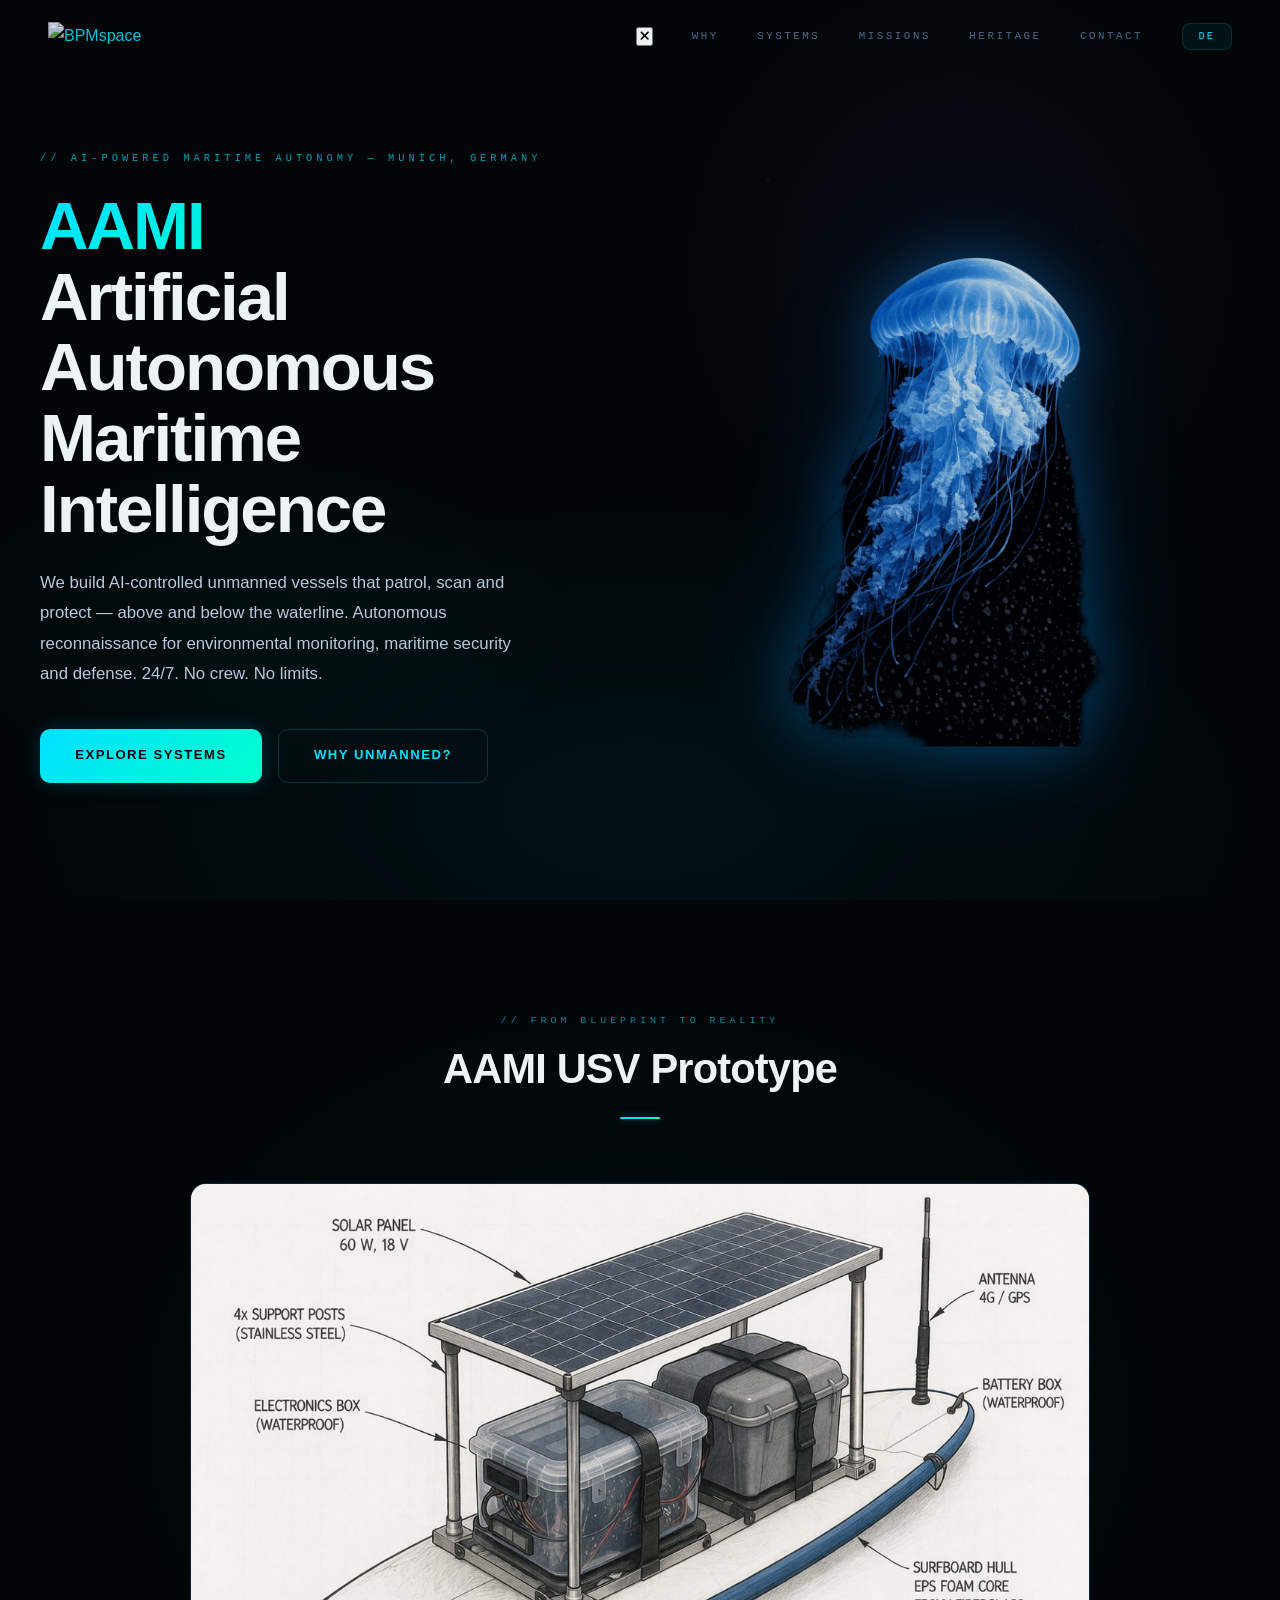
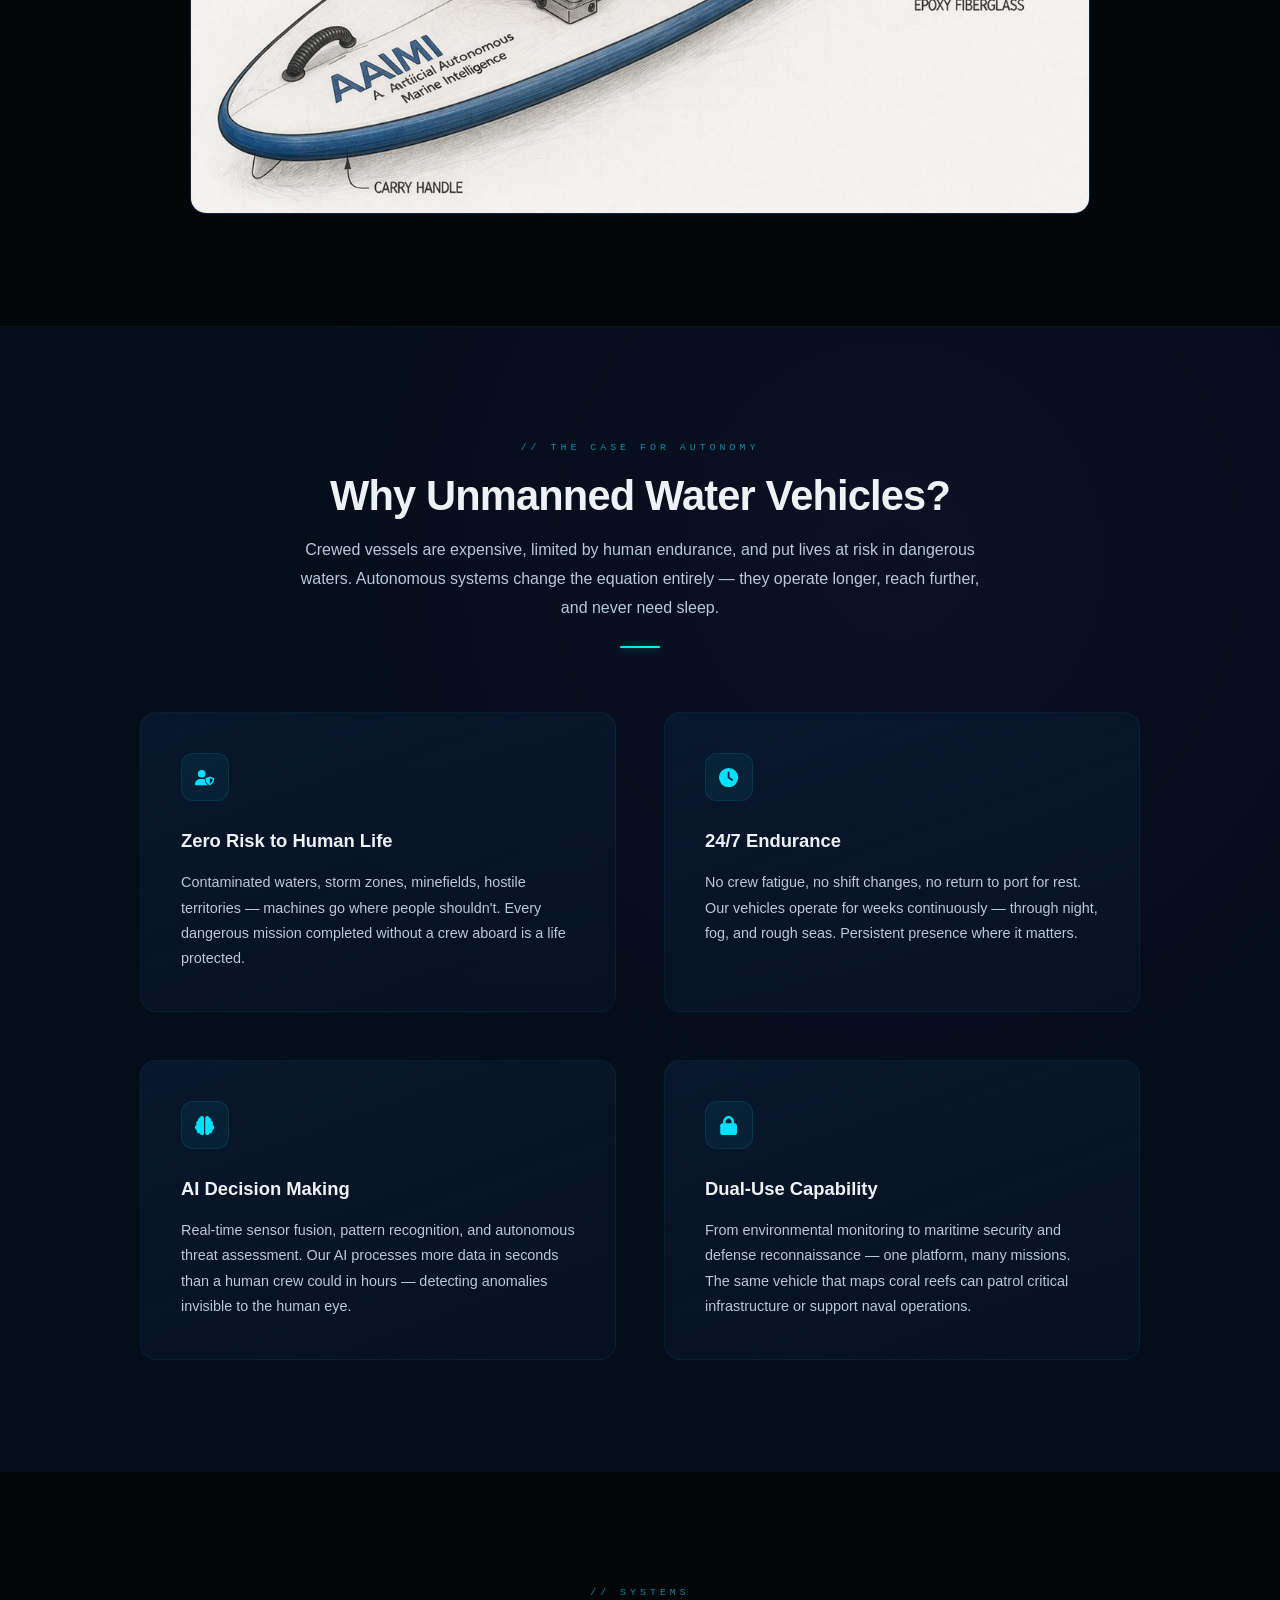
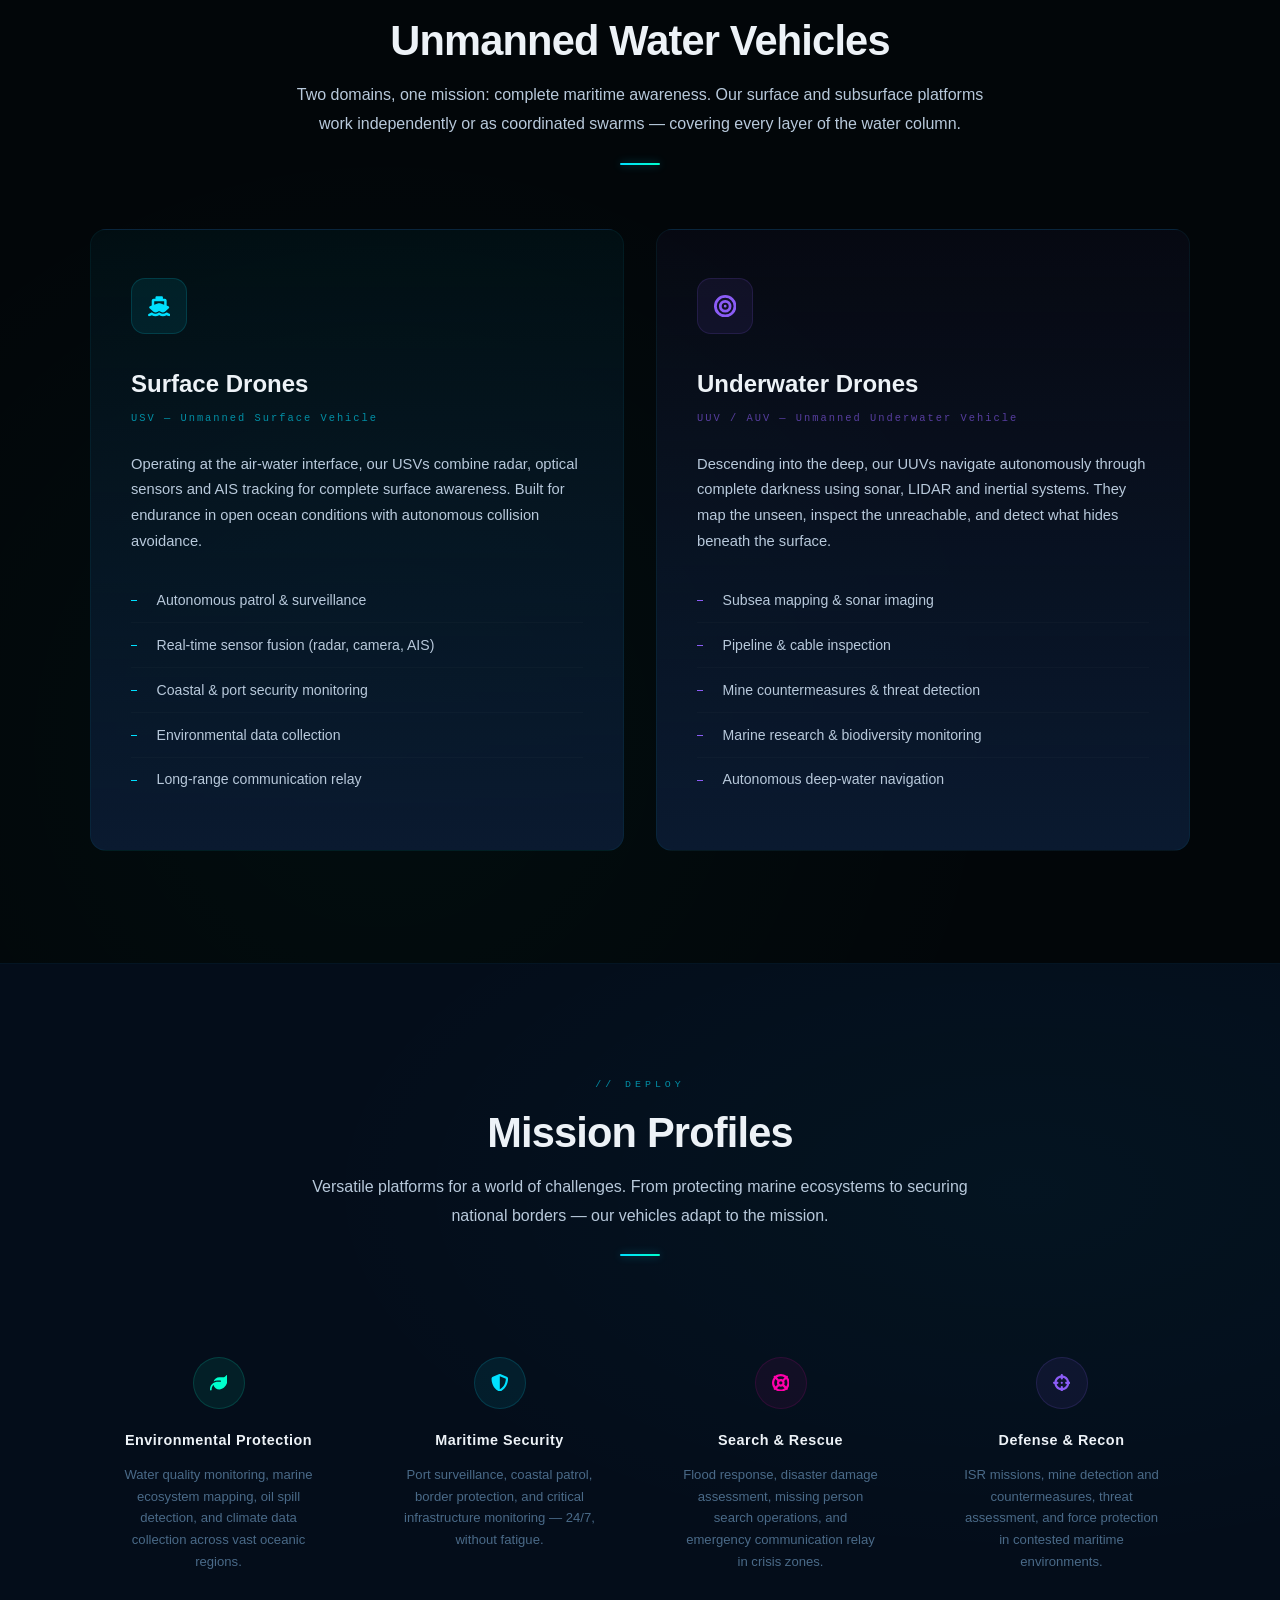
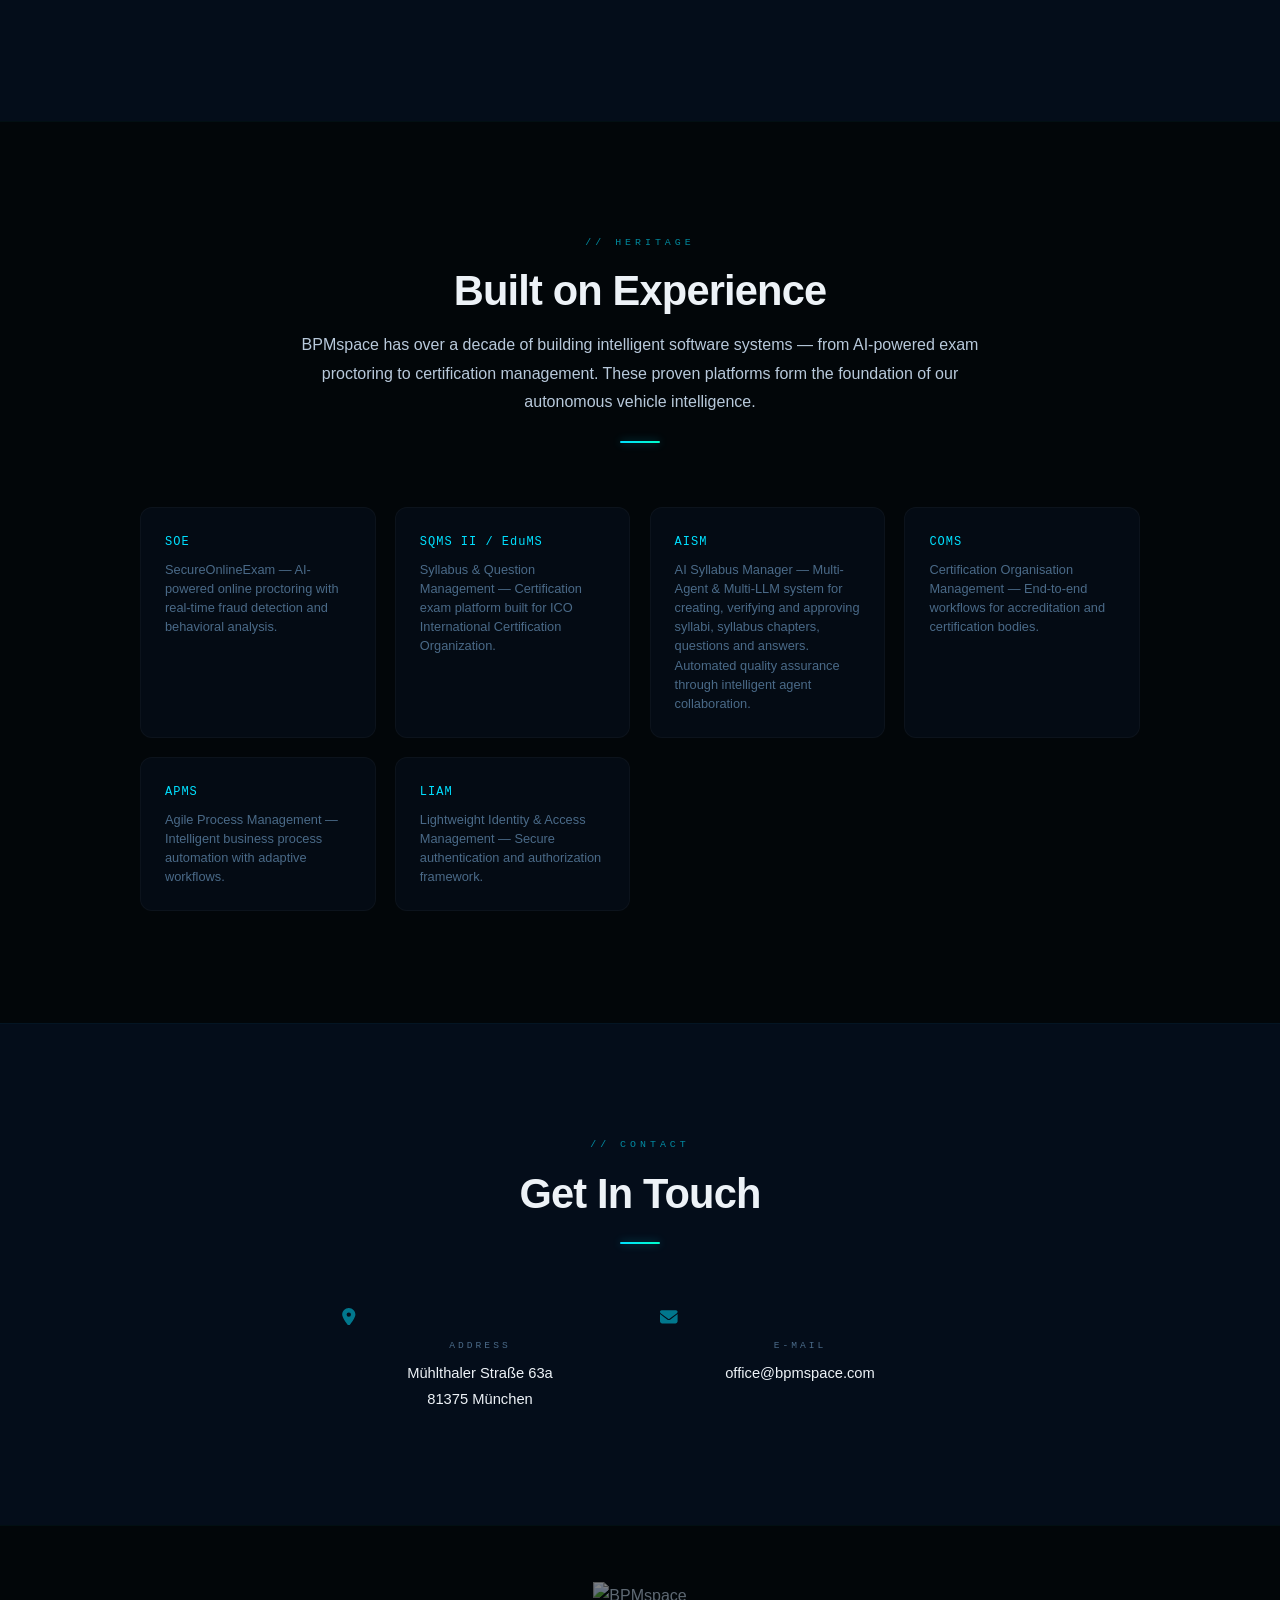
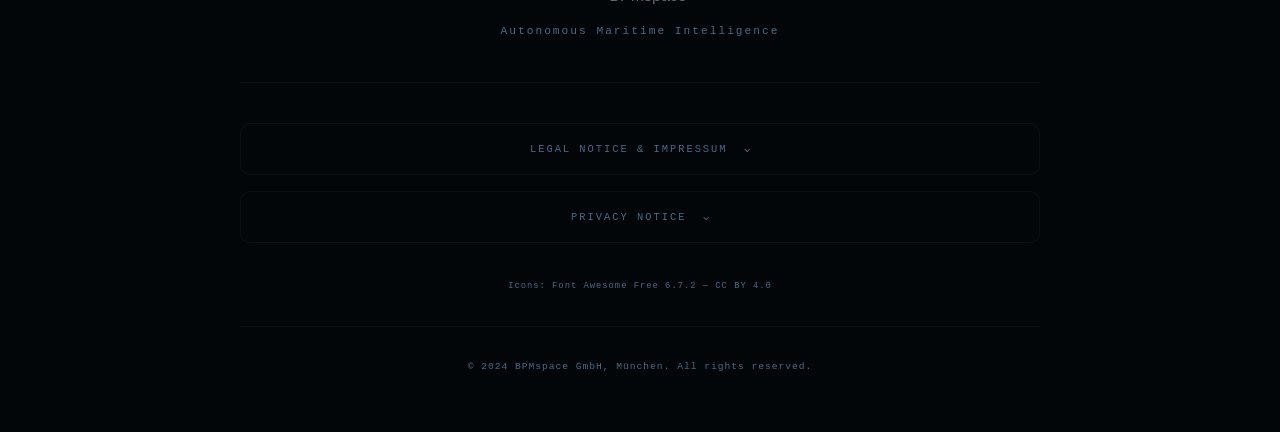
==== commit 9fb96030: "harden: CSP + no inline JS/CSS + local inline-SVG icons + native <details> legal + interim privacy n" ====
--- a/index.html
+++ b/index.html
@@ -3,10 +3,11 @@
 <head>
     <meta charset="utf-8">
     <meta name="viewport" content="width=device-width, initial-scale=1, shrink-to-fit=no">
+    <meta http-equiv="Content-Security-Policy" content="default-src 'self'; script-src 'self'; style-src 'self'; img-src 'self'; font-src 'self'; connect-src 'none'; form-action 'none'; frame-ancestors 'none'; base-uri 'self'; object-src 'none'; upgrade-insecure-requests">
+    <meta name="referrer" content="strict-origin-when-cross-origin">
     <meta name="description" content="BPMspace — AI-powered unmanned water vehicles for maritime reconnaissance, environmental protection and security.">
     <title>BPMspace — Autonomous Maritime Intelligence</title>
     <link rel="icon" type="image/png" sizes="32x32" href="./assets/img/bpmspace_weblogo.png">
-    <link rel="stylesheet" href="https://use.fontawesome.com/releases/v5.3.1/css/all.css" integrity="sha384-mzrmE5qonljUremFsqc01SB46JvROS7bZs3IO2EmfFsd15uHvIt+Y8vEf7N7fWAU" crossorigin="anonymous">
     <link rel="stylesheet" href="./assets/css/custom.css">
 </head>
 <body class="lang-en">
@@ -14,15 +15,15 @@
 <!-- HEADER -->
 <header class="site-header" id="header">
     <a href="#hero"><img class="header-logo" src="./assets/img/bpmspace_weblogo.png" alt="BPMspace"></a>
-    <button class="mobile-menu-btn" onclick="toggleMenu()" aria-label="Menu"><i class="fas fa-bars"></i></button>
+    <button class="mobile-menu-btn" aria-label="Menu"><svg class="icon" viewBox="0 0 448 512" aria-hidden="true" focusable="false"><path d="M0 96C0 78.3 14.3 64 32 64l384 0c17.7 0 32 14.3 32 32s-14.3 32-32 32L32 128C14.3 128 0 113.7 0 96zM0 256c0-17.7 14.3-32 32-32l384 0c17.7 0 32 14.3 32 32s-14.3 32-32 32L32 288c-17.7 0-32-14.3-32-32zM448 416c0 17.7-14.3 32-32 32L32 448c-17.7 0-32-14.3-32-32s14.3-32 32-32l384 0c17.7 0 32 14.3 32 32z"/></svg></button>
     <nav class="header-nav" id="navMenu">
-        <button class="mobile-menu-close" onclick="toggleMenu()" aria-label="Close"><i class="fas fa-times"></i></button>
-        <a href="#why" onclick="closeMenu()"><span class="lang-en">Why</span><span class="lang-de">Warum</span></a>
-        <a href="#vehicles" onclick="closeMenu()"><span class="lang-en">Systems</span><span class="lang-de">Systeme</span></a>
-        <a href="#applications" onclick="closeMenu()"><span class="lang-en">Missions</span><span class="lang-de">Einsatz</span></a>
-        <a href="#legacy" onclick="closeMenu()"><span class="lang-en">Heritage</span><span class="lang-de">Projekte</span></a>
-        <a href="#contact" onclick="closeMenu()"><span class="lang-en">Contact</span><span class="lang-de">Kontakt</span></a>
-        <button class="lang-toggle" onclick="toggleLang()">DE</button>
+        <button class="mobile-menu-close" aria-label="Close"><svg class="icon" viewBox="0 0 384 512" aria-hidden="true" focusable="false"><path d="M342.6 150.6c12.5-12.5 12.5-32.8 0-45.3s-32.8-12.5-45.3 0L192 210.7 86.6 105.4c-12.5-12.5-32.8-12.5-45.3 0s-12.5 32.8 0 45.3L146.7 256 41.4 361.4c-12.5 12.5-12.5 32.8 0 45.3s32.8 12.5 45.3 0L192 301.3 297.4 406.6c12.5 12.5 32.8 12.5 45.3 0s12.5-32.8 0-45.3L237.3 256 342.6 150.6z"/></svg></button>
+        <a href="#why"><span class="lang-en">Why</span><span class="lang-de">Warum</span></a>
+        <a href="#vehicles"><span class="lang-en">Systems</span><span class="lang-de">Systeme</span></a>
+        <a href="#applications"><span class="lang-en">Missions</span><span class="lang-de">Einsatz</span></a>
+        <a href="#legacy"><span class="lang-en">Heritage</span><span class="lang-de">Projekte</span></a>
+        <a href="#contact"><span class="lang-en">Contact</span><span class="lang-de">Kontakt</span></a>
+        <button class="lang-toggle">DE</button>
     </nav>
 </header>
 
@@ -97,22 +98,22 @@
         </div>
         <div class="why-grid">
             <div class="why-card">
-                <div class="icon-wrap"><i class="fas fa-user-shield"></i></div>
+                <div class="icon-wrap"><svg class="icon" viewBox="0 0 640 512" aria-hidden="true" focusable="false"><path d="M224 256A128 128 0 1 0 224 0a128 128 0 1 0 0 256zm-45.7 48C79.8 304 0 383.8 0 482.3C0 498.7 13.3 512 29.7 512l388.6 0c1.8 0 3.5-.2 5.3-.5c-76.3-55.1-99.8-141-103.1-200.2c-16.1-4.8-33.1-7.3-50.7-7.3l-91.4 0zm308.8-78.3l-120 48C358 277.4 352 286.2 352 296c0 63.3 25.9 168.8 134.8 214.2c5.9 2.5 12.6 2.5 18.5 0C614.1 464.8 640 359.3 640 296c0-9.8-6-18.6-15.1-22.3l-120-48c-5.7-2.3-12.1-2.3-17.8 0zM591.4 312c-3.9 50.7-27.2 116.7-95.4 149.7l0-187.8L591.4 312z"/></svg></div>
                 <h3><span class="lang-en">Zero Risk to Human Life</span><span class="lang-de">Kein Risiko für Menschenleben</span></h3>
                 <p><span class="lang-en">Contaminated waters, storm zones, minefields, hostile territories — machines go where people shouldn't. Every dangerous mission completed without a crew aboard is a life protected.</span><span class="lang-de">Verseuchte Gewässer, Sturmzonen, Minenfelder, feindliche Gebiete — Maschinen gehen dorthin, wo Menschen nicht sein sollten. Jede gefährliche Mission ohne Besatzung ist ein geschütztes Leben.</span></p>
             </div>
             <div class="why-card">
-                <div class="icon-wrap"><i class="fas fa-clock"></i></div>
+                <div class="icon-wrap"><svg class="icon" viewBox="0 0 512 512" aria-hidden="true" focusable="false"><path d="M256 0a256 256 0 1 1 0 512A256 256 0 1 1 256 0zM232 120l0 136c0 8 4 15.5 10.7 20l96 64c11 7.4 25.9 4.4 33.3-6.7s4.4-25.9-6.7-33.3L280 243.2 280 120c0-13.3-10.7-24-24-24s-24 10.7-24 24z"/></svg></div>
                 <h3><span class="lang-en">24/7 Endurance</span><span class="lang-de">24/7 Ausdauer</span></h3>
                 <p><span class="lang-en">No crew fatigue, no shift changes, no return to port for rest. Our vehicles operate for weeks continuously — through night, fog, and rough seas. Persistent presence where it matters.</span><span class="lang-de">Keine Ermüdung der Crew, kein Schichtwechsel, keine Rückkehr zum Hafen. Unsere Fahrzeuge operieren wochenlang durchgehend — bei Nacht, Nebel und rauer See. Dauerhafte Präsenz wo es zählt.</span></p>
             </div>
             <div class="why-card">
-                <div class="icon-wrap"><i class="fas fa-brain"></i></div>
+                <div class="icon-wrap"><svg class="icon" viewBox="0 0 512 512" aria-hidden="true" focusable="false"><path d="M184 0c30.9 0 56 25.1 56 56l0 400c0 30.9-25.1 56-56 56c-28.9 0-52.7-21.9-55.7-50.1c-5.2 1.4-10.7 2.1-16.3 2.1c-35.3 0-64-28.7-64-64c0-7.4 1.3-14.6 3.6-21.2C21.4 367.4 0 338.2 0 304c0-31.9 18.7-59.5 45.8-72.3C37.1 220.8 32 207 32 192c0-30.7 21.6-56.3 50.4-62.6C80.8 123.9 80 118 80 112c0-29.9 20.6-55.1 48.3-62.1C131.3 21.9 155.1 0 184 0zM328 0c28.9 0 52.6 21.9 55.7 49.9c27.8 7 48.3 32.1 48.3 62.1c0 6-.8 11.9-2.4 17.4c28.8 6.2 50.4 31.9 50.4 62.6c0 15-5.1 28.8-13.8 39.7C493.3 244.5 512 272.1 512 304c0 34.2-21.4 63.4-51.6 74.8c2.3 6.6 3.6 13.8 3.6 21.2c0 35.3-28.7 64-64 64c-5.6 0-11.1-.7-16.3-2.1c-3 28.2-26.8 50.1-55.7 50.1c-30.9 0-56-25.1-56-56l0-400c0-30.9 25.1-56 56-56z"/></svg></div>
                 <h3><span class="lang-en">AI Decision Making</span><span class="lang-de">KI-Entscheidungsfindung</span></h3>
                 <p><span class="lang-en">Real-time sensor fusion, pattern recognition, and autonomous threat assessment. Our AI processes more data in seconds than a human crew could in hours — detecting anomalies invisible to the human eye.</span><span class="lang-de">Echtzeit-Sensorfusion, Mustererkennung und autonome Bedrohungsbewertung. Unsere KI verarbeitet in Sekunden mehr Daten als eine menschliche Crew in Stunden — und erkennt Anomalien, die dem menschlichen Auge verborgen bleiben.</span></p>
             </div>
             <div class="why-card">
-                <div class="icon-wrap"><i class="fas fa-lock"></i></div>
+                <div class="icon-wrap"><svg class="icon" viewBox="0 0 448 512" aria-hidden="true" focusable="false"><path d="M144 144l0 48 160 0 0-48c0-44.2-35.8-80-80-80s-80 35.8-80 80zM80 192l0-48C80 64.5 144.5 0 224 0s144 64.5 144 144l0 48 16 0c35.3 0 64 28.7 64 64l0 192c0 35.3-28.7 64-64 64L64 512c-35.3 0-64-28.7-64-64L0 256c0-35.3 28.7-64 64-64l16 0z"/></svg></div>
                 <h3><span class="lang-en">Dual-Use Capability</span><span class="lang-de">Dual-Use-Fähigkeit</span></h3>
                 <p><span class="lang-en">From environmental monitoring to maritime security and defense reconnaissance — one platform, many missions. The same vehicle that maps coral reefs can patrol critical infrastructure or support naval operations.</span><span class="lang-de">Von Umweltüberwachung über maritime Sicherheit bis zur Verteidigungsaufklärung — eine Plattform, viele Missionen. Dasselbe Fahrzeug, das Korallenriffe kartiert, kann kritische Infrastruktur patrouillieren oder Marineoperationen unterstützen.</span></p>
             </div>
@@ -137,7 +138,7 @@
         </div>
         <div class="vehicles-split">
             <div class="vehicle-panel usv">
-                <div class="vehicle-icon"><i class="fas fa-ship"></i></div>
+                <div class="vehicle-icon"><svg class="icon" viewBox="0 0 576 512" aria-hidden="true" focusable="false"><path d="M192 32c0-17.7 14.3-32 32-32L352 0c17.7 0 32 14.3 32 32l0 32 48 0c26.5 0 48 21.5 48 48l0 128 44.4 14.8c23.1 7.7 29.5 37.5 11.5 53.9l-101 92.6c-16.2 9.4-34.7 15.1-50.9 15.1c-19.6 0-40.8-7.7-59.2-20.3c-22.1-15.5-51.6-15.5-73.7 0c-17.1 11.8-38 20.3-59.2 20.3c-16.2 0-34.7-5.7-50.9-15.1l-101-92.6c-18-16.5-11.6-46.2 11.5-53.9L96 240l0-128c0-26.5 21.5-48 48-48l48 0 0-32zM160 218.7l107.8-35.9c13.1-4.4 27.3-4.4 40.5 0L416 218.7l0-90.7-256 0 0 90.7zM306.5 421.9C329 437.4 356.5 448 384 448c26.9 0 55.4-10.8 77.4-26.1c0 0 0 0 0 0c11.9-8.5 28.1-7.8 39.2 1.7c14.4 11.9 32.5 21 50.6 25.2c17.2 4 27.9 21.2 23.9 38.4s-21.2 27.9-38.4 23.9c-24.5-5.7-44.9-16.5-58.2-25C449.5 501.7 417 512 384 512c-31.9 0-60.6-9.9-80.4-18.9c-5.8-2.7-11.1-5.3-15.6-7.7c-4.5 2.4-9.7 5.1-15.6 7.7c-19.8 9-48.5 18.9-80.4 18.9c-33 0-65.5-10.3-94.5-25.8c-13.4 8.4-33.7 19.3-58.2 25c-17.2 4-34.4-6.7-38.4-23.9s6.7-34.4 23.9-38.4c18.1-4.2 36.2-13.3 50.6-25.2c11.1-9.4 27.3-10.1 39.2-1.7c0 0 0 0 0 0C136.7 437.2 165.1 448 192 448c27.5 0 55-10.6 77.5-26.1c11.1-7.9 25.9-7.9 37 0z"/></svg></div>
                 <h3><span class="lang-en">Surface Drones</span><span class="lang-de">Überwasser-Drohnen</span></h3>
                 <div class="v-sub">USV — Unmanned Surface Vehicle</div>
                 <p class="v-desc">
@@ -153,7 +154,7 @@
                 </ul>
             </div>
             <div class="vehicle-panel uuv">
-                <div class="vehicle-icon"><i class="fas fa-bullseye"></i></div>
+                <div class="vehicle-icon"><svg class="icon" viewBox="0 0 512 512" aria-hidden="true" focusable="false"><path d="M448 256A192 192 0 1 0 64 256a192 192 0 1 0 384 0zM0 256a256 256 0 1 1 512 0A256 256 0 1 1 0 256zm256 80a80 80 0 1 0 0-160 80 80 0 1 0 0 160zm0-224a144 144 0 1 1 0 288 144 144 0 1 1 0-288zM224 256a32 32 0 1 1 64 0 32 32 0 1 1 -64 0z"/></svg></div>
                 <h3><span class="lang-en">Underwater Drones</span><span class="lang-de">Unterwasser-Drohnen</span></h3>
                 <div class="v-sub">UUV / AUV — Unmanned Underwater Vehicle</div>
                 <p class="v-desc">
@@ -189,22 +190,22 @@
         </div>
         <div class="app-grid">
             <div class="app-card">
-                <div class="app-icon"><i class="fas fa-leaf"></i></div>
+                <div class="app-icon"><svg class="icon" viewBox="0 0 512 512" aria-hidden="true" focusable="false"><path d="M272 96c-78.6 0-145.1 51.5-167.7 122.5c33.6-17 71.5-26.5 111.7-26.5l88 0c8.8 0 16 7.2 16 16s-7.2 16-16 16l-16 0-72 0s0 0 0 0c-16.6 0-32.7 1.9-48.3 5.4c-25.9 5.9-49.9 16.4-71.4 30.7c0 0 0 0 0 0C38.3 298.8 0 364.9 0 440l0 16c0 13.3 10.7 24 24 24s24-10.7 24-24l0-16c0-48.7 20.7-92.5 53.8-123.2C121.6 392.3 190.3 448 272 448l1 0c132.1-.7 239-130.9 239-291.4c0-42.6-7.5-83.1-21.1-119.6c-2.6-6.9-12.7-6.6-16.2-.1C455.9 72.1 418.7 96 376 96L272 96z"/></svg></div>
                 <h4><span class="lang-en">Environmental Protection</span><span class="lang-de">Umweltschutz</span></h4>
                 <p><span class="lang-en">Water quality monitoring, marine ecosystem mapping, oil spill detection, and climate data collection across vast oceanic regions.</span><span class="lang-de">Wasserqualitätsüberwachung, Kartierung mariner Ökosysteme, Ölpest-Erkennung und Klimadatenerhebung über riesige ozeanische Regionen.</span></p>
             </div>
             <div class="app-card">
-                <div class="app-icon"><i class="fas fa-shield-alt"></i></div>
+                <div class="app-icon"><svg class="icon" viewBox="0 0 512 512" aria-hidden="true" focusable="false"><path d="M256 0c4.6 0 9.2 1 13.4 2.9L457.7 82.8c22 9.3 38.4 31 38.3 57.2c-.5 99.2-41.3 280.7-213.6 363.2c-16.7 8-36.1 8-52.8 0C57.3 420.7 16.5 239.2 16 140c-.1-26.2 16.3-47.9 38.3-57.2L242.7 2.9C246.8 1 251.4 0 256 0zm0 66.8l0 378.1C394 378 431.1 230.1 432 141.4L256 66.8s0 0 0 0z"/></svg></div>
                 <h4><span class="lang-en">Maritime Security</span><span class="lang-de">Maritime Sicherheit</span></h4>
                 <p><span class="lang-en">Port surveillance, coastal patrol, border protection, and critical infrastructure monitoring — 24/7, without fatigue.</span><span class="lang-de">Hafenüberwachung, Küstenpatrouille, Grenzschutz und Überwachung kritischer Infrastruktur — 24/7, ohne Ermüdung.</span></p>
             </div>
             <div class="app-card">
-                <div class="app-icon"><i class="fas fa-life-ring"></i></div>
+                <div class="app-icon"><svg class="icon" viewBox="0 0 512 512" aria-hidden="true" focusable="false"><path d="M367.2 412.5C335.9 434.9 297.5 448 256 448s-79.9-13.1-111.2-35.5l58-58c15.8 8.6 34 13.5 53.3 13.5s37.4-4.9 53.3-13.5l58 58zm90.7 .8c33.8-43.4 54-98 54-157.3s-20.2-113.9-54-157.3c9-12.5 7.9-30.1-3.4-41.3S425.8 45 413.3 54C369.9 20.2 315.3 0 256 0S142.1 20.2 98.7 54c-12.5-9-30.1-7.9-41.3 3.4S45 86.2 54 98.7C20.2 142.1 0 196.7 0 256s20.2 113.9 54 157.3c-9 12.5-7.9 30.1 3.4 41.3S86.2 467 98.7 458c43.4 33.8 98 54 157.3 54s113.9-20.2 157.3-54c12.5 9 30.1 7.9 41.3-3.4s12.4-28.8 3.4-41.3zm-45.5-46.1l-58-58c8.6-15.8 13.5-34 13.5-53.3s-4.9-37.4-13.5-53.3l58-58C434.9 176.1 448 214.5 448 256s-13.1 79.9-35.5 111.2zM367.2 99.5l-58 58c-15.8-8.6-34-13.5-53.3-13.5s-37.4 4.9-53.3 13.5l-58-58C176.1 77.1 214.5 64 256 64s79.9 13.1 111.2 35.5zM157.5 309.3l-58 58C77.1 335.9 64 297.5 64 256s13.1-79.9 35.5-111.2l58 58c-8.6 15.8-13.5 34-13.5 53.3s4.9 37.4 13.5 53.3zM208 256a48 48 0 1 1 96 0 48 48 0 1 1 -96 0z"/></svg></div>
                 <h4><span class="lang-en">Search &amp; Rescue</span><span class="lang-de">Such- &amp; Rettung</span></h4>
                 <p><span class="lang-en">Flood response, disaster damage assessment, missing person search operations, and emergency communication relay in crisis zones.</span><span class="lang-de">Hochwassereinsatz, Katastrophen-Schadensbewertung, Vermisstensuche und Notfall-Kommunikationsrelais in Krisengebieten.</span></p>
             </div>
             <div class="app-card">
-                <div class="app-icon"><i class="fas fa-crosshairs"></i></div>
+                <div class="app-icon"><svg class="icon" viewBox="0 0 512 512" aria-hidden="true" focusable="false"><path d="M256 0c17.7 0 32 14.3 32 32l0 10.4c93.7 13.9 167.7 88 181.6 181.6l10.4 0c17.7 0 32 14.3 32 32s-14.3 32-32 32l-10.4 0c-13.9 93.7-88 167.7-181.6 181.6l0 10.4c0 17.7-14.3 32-32 32s-32-14.3-32-32l0-10.4C130.3 455.7 56.3 381.7 42.4 288L32 288c-17.7 0-32-14.3-32-32s14.3-32 32-32l10.4 0C56.3 130.3 130.3 56.3 224 42.4L224 32c0-17.7 14.3-32 32-32zM107.4 288c12.5 58.3 58.4 104.1 116.6 116.6l0-20.6c0-17.7 14.3-32 32-32s32 14.3 32 32l0 20.6c58.3-12.5 104.1-58.4 116.6-116.6L384 288c-17.7 0-32-14.3-32-32s14.3-32 32-32l20.6 0C392.1 165.7 346.3 119.9 288 107.4l0 20.6c0 17.7-14.3 32-32 32s-32-14.3-32-32l0-20.6C165.7 119.9 119.9 165.7 107.4 224l20.6 0c17.7 0 32 14.3 32 32s-14.3 32-32 32l-20.6 0zM256 224a32 32 0 1 1 0 64 32 32 0 1 1 0-64z"/></svg></div>
                 <h4><span class="lang-en">Defense &amp; Recon</span><span class="lang-de">Verteidigung &amp; Aufklärung</span></h4>
                 <p><span class="lang-en">ISR missions, mine detection and countermeasures, threat assessment, and force protection in contested maritime environments.</span><span class="lang-de">ISR-Missionen, Minenerkennung und -abwehr, Bedrohungsbewertung und Kräfteschutz in umkämpften maritimen Umgebungen.</span></p>
             </div>
@@ -266,12 +267,12 @@
         </div>
         <div class="contact-grid">
             <div class="contact-item">
-                <i class="fas fa-map-marker-alt"></i>
+                <svg class="icon" viewBox="0 0 384 512" aria-hidden="true" focusable="false"><path d="M215.7 499.2C267 435 384 279.4 384 192C384 86 298 0 192 0S0 86 0 192c0 87.4 117 243 168.3 307.2c12.3 15.3 35.1 15.3 47.4 0zM192 128a64 64 0 1 1 0 128 64 64 0 1 1 0-128z"/></svg>
                 <div class="label"><span class="lang-en">Address</span><span class="lang-de">Adresse</span></div>
                 <div class="value">Mühlthaler Straße 63a<br>81375 München</div>
             </div>
             <div class="contact-item">
-                <i class="fas fa-envelope"></i>
+                <svg class="icon" viewBox="0 0 512 512" aria-hidden="true" focusable="false"><path d="M48 64C21.5 64 0 85.5 0 112c0 15.1 7.1 29.3 19.2 38.4L236.8 313.6c11.4 8.5 27 8.5 38.4 0L492.8 150.4c12.1-9.1 19.2-23.3 19.2-38.4c0-26.5-21.5-48-48-48L48 64zM0 176L0 384c0 35.3 28.7 64 64 64l384 0c35.3 0 64-28.7 64-64l0-208L294.4 339.2c-22.8 17.1-54 17.1-76.8 0L0 176z"/></svg>
                 <div class="label">E-Mail</div>
                 <div class="value"><a href="mailto:office@bpmspace.com">office@bpmspace.com</a></div>
             </div>
@@ -283,34 +284,61 @@
 <footer class="site-footer">
     <div class="footer-inner">
         <div class="footer-brand">
-            <img src="./assets/img/bpmspace_weblogo.png" alt="BPMspace" style="height:26px">
+            <img src="./assets/img/bpmspace_weblogo.png" alt="BPMspace">
             <p><span class="lang-en">Autonomous Maritime Intelligence</span><span class="lang-de">Autonome Maritime Intelligenz</span></p>
         </div>
-        <button class="impressum-toggle" onclick="toggleImpressum()">
-            <span class="lang-en">Legal Notice &amp; Impressum</span>
-            <span class="lang-de">Impressum &amp; Rechtliches</span>
-            <i class="fas fa-chevron-down" style="margin-left:0.5rem;font-size:0.6rem;transition:0.3s"></i>
-        </button>
-        <div class="impressum-content" id="impressum">
-            <h2>Angaben gem&auml;&szlig; &sect; 5 TMG</h2>
-            <p>BPMspace GmbH<br>Mühlthaler Straße 63a<br>81375 München</p>
-            <p>Handelsregister: 204660<br>Registergericht: München</p>
-            <p><strong>Vertreten durch die Geschäftsführer:</strong><br>Dipl.-Inf. Robert Kuhlig</p>
-            <h2>Kontakt</h2>
-            <p>Telefon: +49 (89) 80926631<br>Telefax: +49 (89) 80926631<br>E-Mail: office@bpmspace.com</p>
-            <h2>Umsatzsteuer</h2>
-            <p>Umsatzsteuer-Identifikationsnummer gem&auml;&szlig; &sect;27 a Umsatzsteuergesetz:<br>DE289331112</p>
-            <p>Wir sind nicht bereit oder verpflichtet, an Streitbeilegungsverfahren vor einer Verbraucherschlichtungsstelle teilzunehmen.</p>
-            <h3>Haftung f&uuml;r Inhalte</h3>
-            <p>Als Diensteanbieter sind wir gem&auml;&szlig; &sect; 7 Abs.1 TMG f&uuml;r eigene Inhalte auf diesen Seiten nach den allgemeinen Gesetzen verantwortlich. Nach &sect;&sect; 8 bis 10 TMG sind wir als Diensteanbieter jedoch nicht verpflichtet, &uuml;bermittelte oder gespeicherte fremde Informationen zu &uuml;berwachen oder nach Umst&auml;nden zu forschen, die auf eine rechtswidrige T&auml;tigkeit hinweisen.</p>
-            <p>Verpflichtungen zur Entfernung oder Sperrung der Nutzung von Informationen nach den allgemeinen Gesetzen bleiben hiervon unber&uuml;hrt. Eine diesbez&uuml;gliche Haftung ist jedoch erst ab dem Zeitpunkt der Kenntnis einer konkreten Rechtsverletzung m&ouml;glich. Bei Bekanntwerden von entsprechenden Rechtsverletzungen werden wir diese Inhalte umgehend entfernen.</p>
-            <h3>Haftung f&uuml;r Links</h3>
-            <p>Unser Angebot enth&auml;lt Links zu externen Websites Dritter, auf deren Inhalte wir keinen Einfluss haben. Deshalb k&ouml;nnen wir f&uuml;r diese fremden Inhalte auch keine Gew&auml;hr &uuml;bernehmen. F&uuml;r die Inhalte der verlinkten Seiten ist stets der jeweilige Anbieter oder Betreiber der Seiten verantwortlich. Die verlinkten Seiten wurden zum Zeitpunkt der Verlinkung auf m&ouml;gliche Rechtsverst&ouml;&szlig;e &uuml;berpr&uuml;ft. Rechtswidrige Inhalte waren zum Zeitpunkt der Verlinkung nicht erkennbar.</p>
-            <p>Eine permanente inhaltliche Kontrolle der verlinkten Seiten ist jedoch ohne konkrete Anhaltspunkte einer Rechtsverletzung nicht zumutbar. Bei Bekanntwerden von Rechtsverletzungen werden wir derartige Links umgehend entfernen.</p>
-            <h3>Urheberrecht</h3>
-            <p>Die durch die Seitenbetreiber erstellten Inhalte und Werke auf diesen Seiten unterliegen dem deutschen Urheberrecht. Die Vervielf&auml;ltigung, Bearbeitung, Verbreitung und jede Art der Verwertung au&szlig;erhalb der Grenzen des Urheberrechtes bed&uuml;rfen der schriftlichen Zustimmung des jeweiligen Autors bzw. Erstellers. Downloads und Kopien dieser Seite sind nur f&uuml;r den privaten, nicht kommerziellen Gebrauch gestattet.</p>
-            <p>Soweit die Inhalte auf dieser Seite nicht vom Betreiber erstellt wurden, werden die Urheberrechte Dritter beachtet. Insbesondere werden Inhalte Dritter als solche gekennzeichnet. Sollten Sie trotzdem auf eine Urheberrechtsverletzung aufmerksam werden, bitten wir um einen entsprechenden Hinweis. Bei Bekanntwerden von Rechtsverletzungen werden wir derartige Inhalte umgehend entfernen.</p>
-        </div>
+        <details class="legal-details">
+            <summary class="legal-summary">
+                <span class="lang-en">Legal Notice &amp; Impressum</span>
+                <span class="lang-de">Impressum &amp; Rechtliches</span>
+                <svg class="icon icon-chevron" viewBox="0 0 512 512" aria-hidden="true" focusable="false"><path d="M233.4 406.6c12.5 12.5 32.8 12.5 45.3 0l192-192c12.5-12.5 12.5-32.8 0-45.3s-32.8-12.5-45.3 0L256 338.7 86.6 169.4c-12.5-12.5-32.8-12.5-45.3 0s-12.5 32.8 0 45.3l192 192z"/></svg>
+            </summary>
+            <div class="legal-body">
+                <h2>Angaben gem&auml;&szlig; &sect; 5 TMG</h2>
+                <p>BPMspace GmbH<br>Mühlthaler Straße 63a<br>81375 München</p>
+                <p>Handelsregister: 204660<br>Registergericht: München</p>
+                <p><strong>Vertreten durch die Geschäftsführer:</strong><br>Dipl.-Inf. Robert Kuhlig</p>
+                <h2>Kontakt</h2>
+                <p>Telefon: +49 (89) 80926631<br>Telefax: +49 (89) 80926631<br>E-Mail: office@bpmspace.com</p>
+                <h2>Umsatzsteuer</h2>
+                <p>Umsatzsteuer-Identifikationsnummer gem&auml;&szlig; &sect;27 a Umsatzsteuergesetz:<br>DE289331112</p>
+                <p>Wir sind nicht bereit oder verpflichtet, an Streitbeilegungsverfahren vor einer Verbraucherschlichtungsstelle teilzunehmen.</p>
+                <h3>Haftung f&uuml;r Inhalte</h3>
+                <p>Als Diensteanbieter sind wir gem&auml;&szlig; &sect; 7 Abs.1 TMG f&uuml;r eigene Inhalte auf diesen Seiten nach den allgemeinen Gesetzen verantwortlich. Nach &sect;&sect; 8 bis 10 TMG sind wir als Diensteanbieter jedoch nicht verpflichtet, &uuml;bermittelte oder gespeicherte fremde Informationen zu &uuml;berwachen oder nach Umst&auml;nden zu forschen, die auf eine rechtswidrige T&auml;tigkeit hinweisen.</p>
+                <p>Verpflichtungen zur Entfernung oder Sperrung der Nutzung von Informationen nach den allgemeinen Gesetzen bleiben hiervon unber&uuml;hrt. Eine diesbez&uuml;gliche Haftung ist jedoch erst ab dem Zeitpunkt der Kenntnis einer konkreten Rechtsverletzung m&ouml;glich. Bei Bekanntwerden von entsprechenden Rechtsverletzungen werden wir diese Inhalte umgehend entfernen.</p>
+                <h3>Haftung f&uuml;r Links</h3>
+                <p>Unser Angebot enth&auml;lt Links zu externen Websites Dritter, auf deren Inhalte wir keinen Einfluss haben. Deshalb k&ouml;nnen wir f&uuml;r diese fremden Inhalte auch keine Gew&auml;hr &uuml;bernehmen. F&uuml;r die Inhalte der verlinkten Seiten ist stets der jeweilige Anbieter oder Betreiber der Seiten verantwortlich. Die verlinkten Seiten wurden zum Zeitpunkt der Verlinkung auf m&ouml;gliche Rechtsverst&ouml;&szlig;e &uuml;berpr&uuml;ft. Rechtswidrige Inhalte waren zum Zeitpunkt der Verlinkung nicht erkennbar.</p>
+                <p>Eine permanente inhaltliche Kontrolle der verlinkten Seiten ist jedoch ohne konkrete Anhaltspunkte einer Rechtsverletzung nicht zumutbar. Bei Bekanntwerden von Rechtsverletzungen werden wir derartige Links umgehend entfernen.</p>
+                <h3>Urheberrecht</h3>
+                <p>Die durch die Seitenbetreiber erstellten Inhalte und Werke auf diesen Seiten unterliegen dem deutschen Urheberrecht. Die Vervielf&auml;ltigung, Bearbeitung, Verbreitung und jede Art der Verwertung au&szlig;erhalb der Grenzen des Urheberrechtes bed&uuml;rfen der schriftlichen Zustimmung des jeweiligen Autors bzw. Erstellers. Downloads und Kopien dieser Seite sind nur f&uuml;r den privaten, nicht kommerziellen Gebrauch gestattet.</p>
+                <p>Soweit die Inhalte auf dieser Seite nicht vom Betreiber erstellt wurden, werden die Urheberrechte Dritter beachtet. Insbesondere werden Inhalte Dritter als solche gekennzeichnet. Sollten Sie trotzdem auf eine Urheberrechtsverletzung aufmerksam werden, bitten wir um einen entsprechenden Hinweis. Bei Bekanntwerden von Rechtsverletzungen werden wir derartige Inhalte umgehend entfernen.</p>
+            </div>
+        </details>
+        <details class="legal-details">
+            <summary class="legal-summary">
+                <span class="lang-en">Privacy Notice</span>
+                <span class="lang-de">Datenschutzerkl&auml;rung</span>
+                <svg class="icon icon-chevron" viewBox="0 0 512 512" aria-hidden="true" focusable="false"><path d="M233.4 406.6c12.5 12.5 32.8 12.5 45.3 0l192-192c12.5-12.5 12.5-32.8 0-45.3s-32.8-12.5-45.3 0L256 338.7 86.6 169.4c-12.5-12.5-32.8-12.5-45.3 0s-12.5 32.8 0 45.3l192 192z"/></svg>
+            </summary>
+            <div class="legal-body">
+                <p><em><span class="lang-de">Vorl&auml;ufige Kurzfassung &mdash; eine vollst&auml;ndige Datenschutzerkl&auml;rung wird derzeit anwaltlich finalisiert.</span><span class="lang-en">Preliminary short notice &mdash; a full privacy policy is being finalised with legal counsel.</span></em></p>
+                <h3><span class="lang-de">1. Verantwortlicher</span><span class="lang-en">1. Controller</span></h3>
+                <p>BPMspace GmbH, Mühlthaler Straße 63a, 81375 München<br>
+                <span class="lang-de">Gesch&auml;ftsf&uuml;hrer:</span><span class="lang-en">Managing Director:</span> Dipl.-Inf. Robert Kuhlig<br>
+                <span class="lang-de">E-Mail:</span><span class="lang-en">Email:</span> office@bpmspace.com</p>
+                <h3><span class="lang-de">2. Hosting</span><span class="lang-en">2. Hosting</span></h3>
+                <p><span class="lang-de">Diese Website wird &uuml;ber GitHub Pages bereitgestellt (GitHub, Inc., USA / Microsoft) und &uuml;ber Cloudflare ausgeliefert. Beim Aufruf der Seite verarbeitet der Hosting- bzw. CDN-Anbieter die technisch notwendigen Verbindungsdaten (siehe Abschnitt&nbsp;3). Einzelheiten und Garantien zur Datenverarbeitung ergeben sich aus den Bedingungen der jeweiligen Anbieter.</span><span class="lang-en">This website is served via GitHub Pages (GitHub, Inc., USA / Microsoft) and delivered through Cloudflare. When the page is requested, the hosting / CDN provider processes the technically necessary connection data (see section&nbsp;3). Details of and safeguards for that processing follow from the respective providers&rsquo; terms.</span></p>
+                <h3><span class="lang-de">3. Server-Logdaten</span><span class="lang-en">3. Server log data</span></h3>
+                <p><span class="lang-de">Bei jedem Seitenaufruf werden automatisch verarbeitet: IP-Adresse, Datum und Uhrzeit, aufgerufene URL, Referrer-URL und User-Agent. Rechtsgrundlage ist Art.&nbsp;6 Abs.&nbsp;1 lit.&nbsp;f DSGVO (berechtigtes Interesse am sicheren und funktionsf&auml;higen Betrieb der Website). Diese Daten werden nur so lange gespeichert, wie es f&uuml;r diese Zwecke erforderlich ist; ma&szlig;geblich sind die vom Hosting- bzw. CDN-Anbieter dokumentierten Fristen.</span><span class="lang-en">On every page request the following are processed automatically: IP address, date and time, requested URL, referrer URL and user agent. The legal basis is Art.&nbsp;6(1)(f) GDPR (legitimate interest in the secure and functional operation of the website). This data is retained only as long as necessary for those purposes; the retention periods documented by the hosting / CDN provider apply.</span></p>
+                <h3><span class="lang-de">4. Keine weiteren Verarbeitungen</span><span class="lang-en">4. No further processing</span></h3>
+                <p><span class="lang-de">Diese Website setzt keine Cookies, kein localStorage/sessionStorage, kein Tracking, keine Analyse-Tools und kein Kontaktformular ein. Es werden keine Inhalte von Drittanbietern (CDNs f&uuml;r Schriftarten, Icons o.&nbsp;&Auml;.) in die Seite nachgeladen &mdash; alle Ressourcen werden vom selben Server ausgeliefert.</span><span class="lang-en">This website uses no cookies, no localStorage/sessionStorage, no tracking, no analytics tools and no contact form. No third-party content (font CDNs, icon CDNs, etc.) is loaded into the page &mdash; all resources are served from the same server.</span></p>
+                <h3><span class="lang-de">5. Ihre Rechte</span><span class="lang-en">5. Your rights</span></h3>
+                <p><span class="lang-de">Sie haben das Recht auf Auskunft, Berichtigung, L&ouml;schung, Einschr&auml;nkung der Verarbeitung, Widerspruch sowie Daten&uuml;bertragbarkeit nach den Art.&nbsp;15&ndash;21 DSGVO. Au&szlig;erdem haben Sie das Recht, sich bei einer Aufsichtsbeh&ouml;rde zu beschweren &mdash; zust&auml;ndig ist das Bayerische Landesamt f&uuml;r Datenschutzaufsicht (BayLDA), Promenade 18, 91522 Ansbach.</span><span class="lang-en">You have the right of access, rectification, erasure, restriction of processing, objection and data portability under Art.&nbsp;15&ndash;21 GDPR. You also have the right to lodge a complaint with a supervisory authority &mdash; the competent authority is the Bavarian Data Protection Authority (BayLDA), Promenade 18, 91522 Ansbach, Germany.</span></p>
+                <h3><span class="lang-de">6. Kontakt f&uuml;r Datenschutzanfragen</span><span class="lang-en">6. Contact for privacy requests</span></h3>
+                <p>office@bpmspace.com</p>
+            </div>
+        </details>
+        <p class="footer-attribution">Icons: <a href="https://fontawesome.com/license/free" rel="noopener noreferrer">Font Awesome Free 6.7.2</a> &mdash; CC BY 4.0</p>
         <div class="footer-bottom">
             &copy; 2024 BPMspace GmbH, München.
             <span class="lang-en">All rights reserved.</span>
@@ -319,38 +347,6 @@
     </div>
 </footer>
 
-<script>
-function toggleLang() {
-    const body = document.body;
-    const btn = document.querySelector('.lang-toggle');
-    if (body.classList.contains('lang-en')) {
-        body.classList.remove('lang-en');
-        body.classList.add('lang-de');
-        btn.textContent = 'EN';
-    } else {
-        body.classList.remove('lang-de');
-        body.classList.add('lang-en');
-        btn.textContent = 'DE';
-    }
-}
-window.addEventListener('scroll', function() {
-    document.getElementById('header').classList.toggle('scrolled', window.scrollY > 80);
-});
-function toggleMenu() { document.getElementById('navMenu').classList.toggle('open'); }
-function closeMenu() { document.getElementById('navMenu').classList.remove('open'); }
-function toggleImpressum() {
-    const imp = document.getElementById('impressum');
-    imp.classList.toggle('open');
-    const icon = document.querySelector('.impressum-toggle .fa-chevron-down');
-    if (icon) icon.style.transform = imp.classList.contains('open') ? 'rotate(180deg)' : '';
-}
-// Showcase crossfade: auto after 8s, but only after images loaded
-window.addEventListener('load', function() {
-    setTimeout(function() {
-        var el = document.getElementById('showcaseCrossfade');
-        if (el) el.classList.add('revealed');
-    }, 5000);
-});
-</script>
+<script src="./assets/js/main.js" defer></script>
 </body>
 </html>
--- a/assets/css/custom.css
+++ b/assets/css/custom.css
@@ -361,7 +361,6 @@
   object-fit: cover;
   z-index: 1;
 }
-.showcase-crossfade.revealed .showcase-blueprint,
 .showcase-crossfade:hover .showcase-blueprint {
   opacity: 0;
 }
@@ -679,7 +678,7 @@
 }
 @media (max-width: 768px) { .contact-grid { grid-template-columns: 1fr; gap: 2rem; } }
 
-.contact-item i {
+.contact-item .icon {
   font-size: 1.1rem; color: var(--neon-cyan);
   opacity: 0.5; margin-bottom: 0.8rem; display: block;
 }
@@ -716,7 +715,12 @@
   color: var(--text-dim); margin-top: 0.8rem;
 }
 
-.impressum-toggle {
+/* Inline-SVG icons (replaces Font Awesome CDN) */
+.icon { width: 1em; height: 1em; fill: currentColor; display: inline-block; vertical-align: -0.125em; }
+.icon-chevron { width: 0.6em; height: 0.6em; margin-left: 0.5rem; transition: transform 0.3s var(--ease); }
+
+/* Legal sections (Impressum + Privacy) as native <details> */
+.legal-summary {
   display: block; width: 100%;
   font-family: var(--font-mono);
   font-size: 0.65rem; font-weight: 500;
@@ -728,40 +732,51 @@
   cursor: pointer; text-align: center;
   transition: 0.3s var(--ease);
   margin-bottom: 1rem;
-}
-.impressum-toggle:hover {
+  list-style: none;
+}
+.legal-summary::-webkit-details-marker { display: none; }
+.legal-summary:hover {
   border-color: rgba(0, 224, 255, 0.12);
   color: var(--neon-cyan);
   background: rgba(0, 224, 255, 0.03);
 }
-
-.impressum-content {
-  display: none;
+details[open] > .legal-summary .icon-chevron { transform: rotate(180deg); }
+
+.legal-body {
   font-size: 0.82rem; line-height: 1.8;
   color: var(--text-dim); padding: 2rem 0;
 }
-.impressum-content.open {
-  display: block;
+details[open] > .legal-body {
   animation: fadeSlide 0.4s var(--ease);
 }
 @keyframes fadeSlide {
   from { opacity: 0; transform: translateY(-10px); }
   to { opacity: 1; transform: translateY(0); }
 }
-.impressum-content h2 {
+.legal-body h2 {
   font-family: var(--font-body);
   font-size: 1rem; font-weight: 600;
   color: var(--text-bright);
   margin-top: 2rem; margin-bottom: 0.5rem;
 }
-.impressum-content h3 {
+.legal-body h3 {
   font-family: var(--font-body);
   font-size: 0.9rem; font-weight: 600;
   color: var(--text-bright);
   margin-top: 1.5rem; margin-bottom: 0.5rem;
 }
-.impressum-content p { margin-bottom: 0.8rem; }
-.impressum-content strong { color: var(--text); }
+.legal-body p { margin-bottom: 0.8rem; }
+.legal-body strong { color: var(--text); }
+.legal-body em { color: var(--text-dim); }
+
+.footer-attribution {
+  text-align: center; margin-top: 1.2rem;
+  font-family: var(--font-mono);
+  font-size: 0.55rem; letter-spacing: 1px;
+  color: var(--text-dim);
+}
+.footer-attribution a { color: var(--text-dim); }
+.footer-attribution a:hover { color: var(--neon-cyan); }
 
 .footer-bottom {
   text-align: center; margin-top: 2rem; padding-top: 2rem;
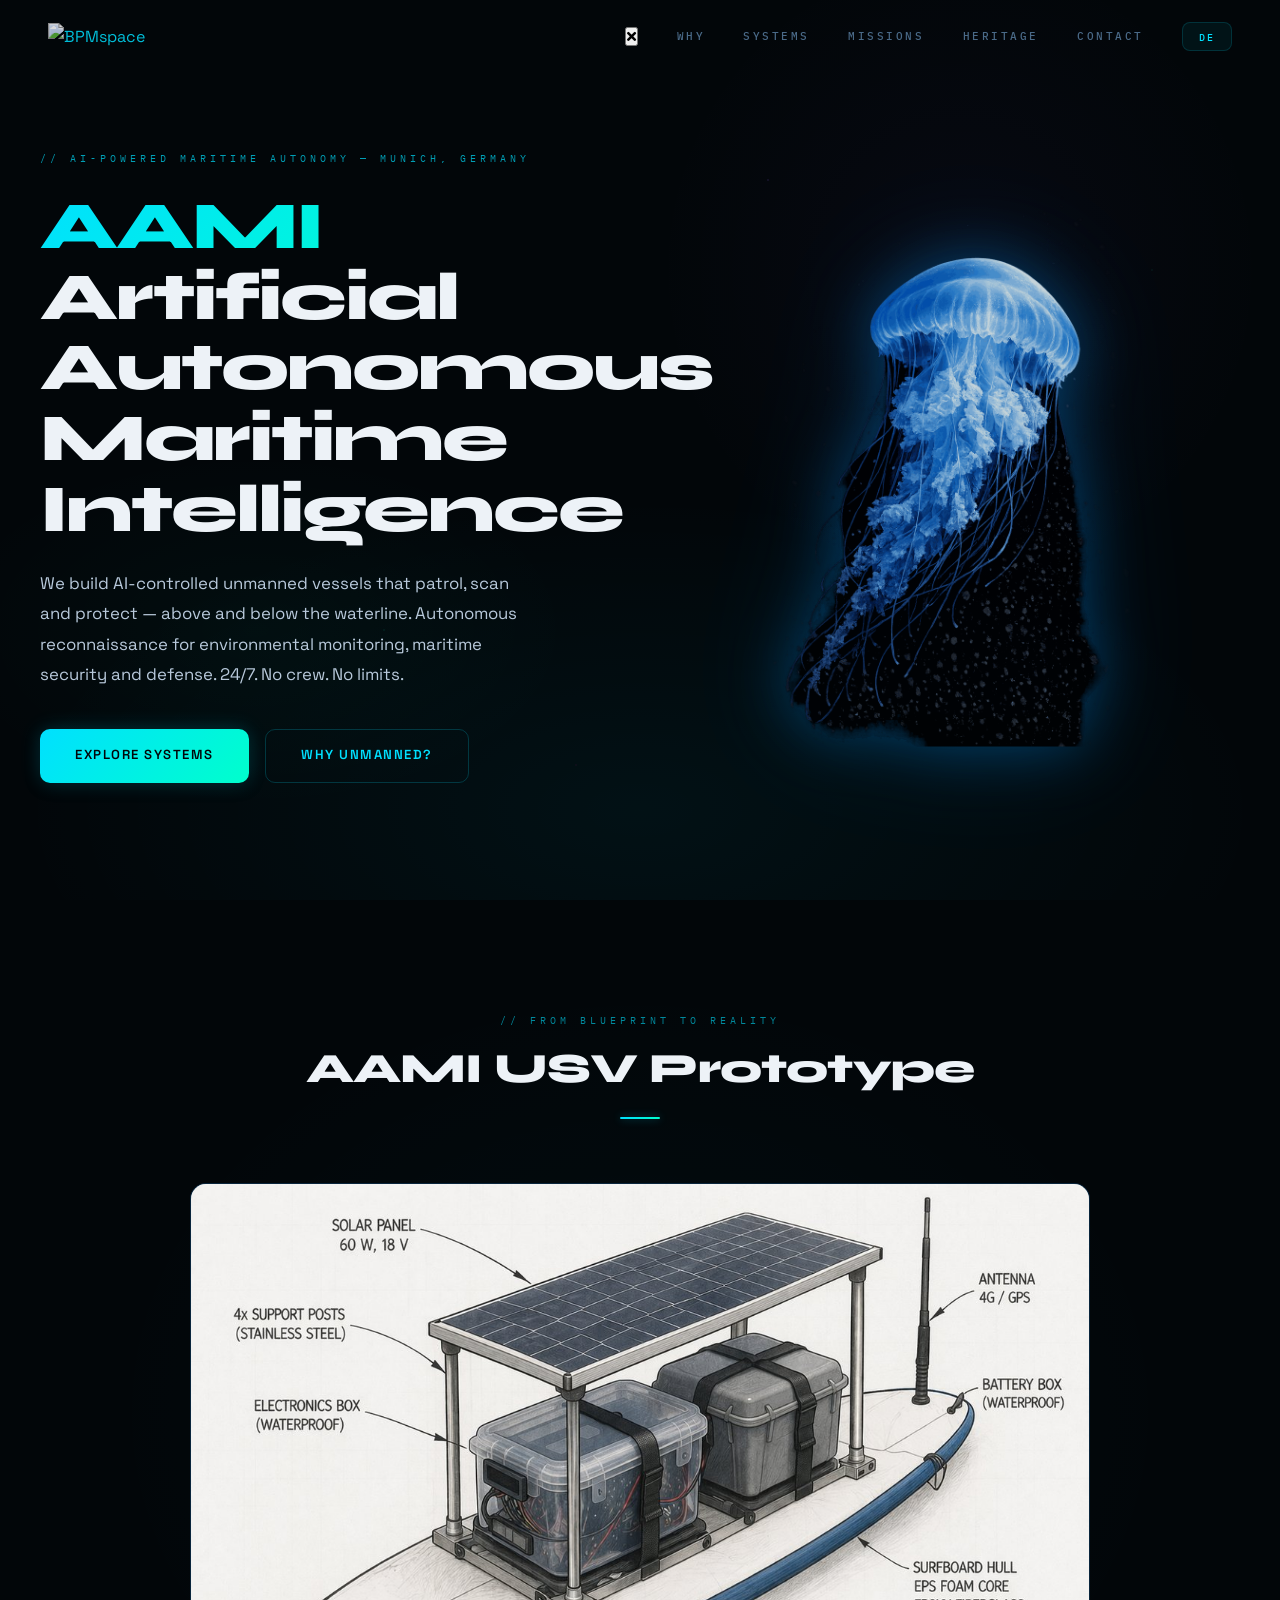
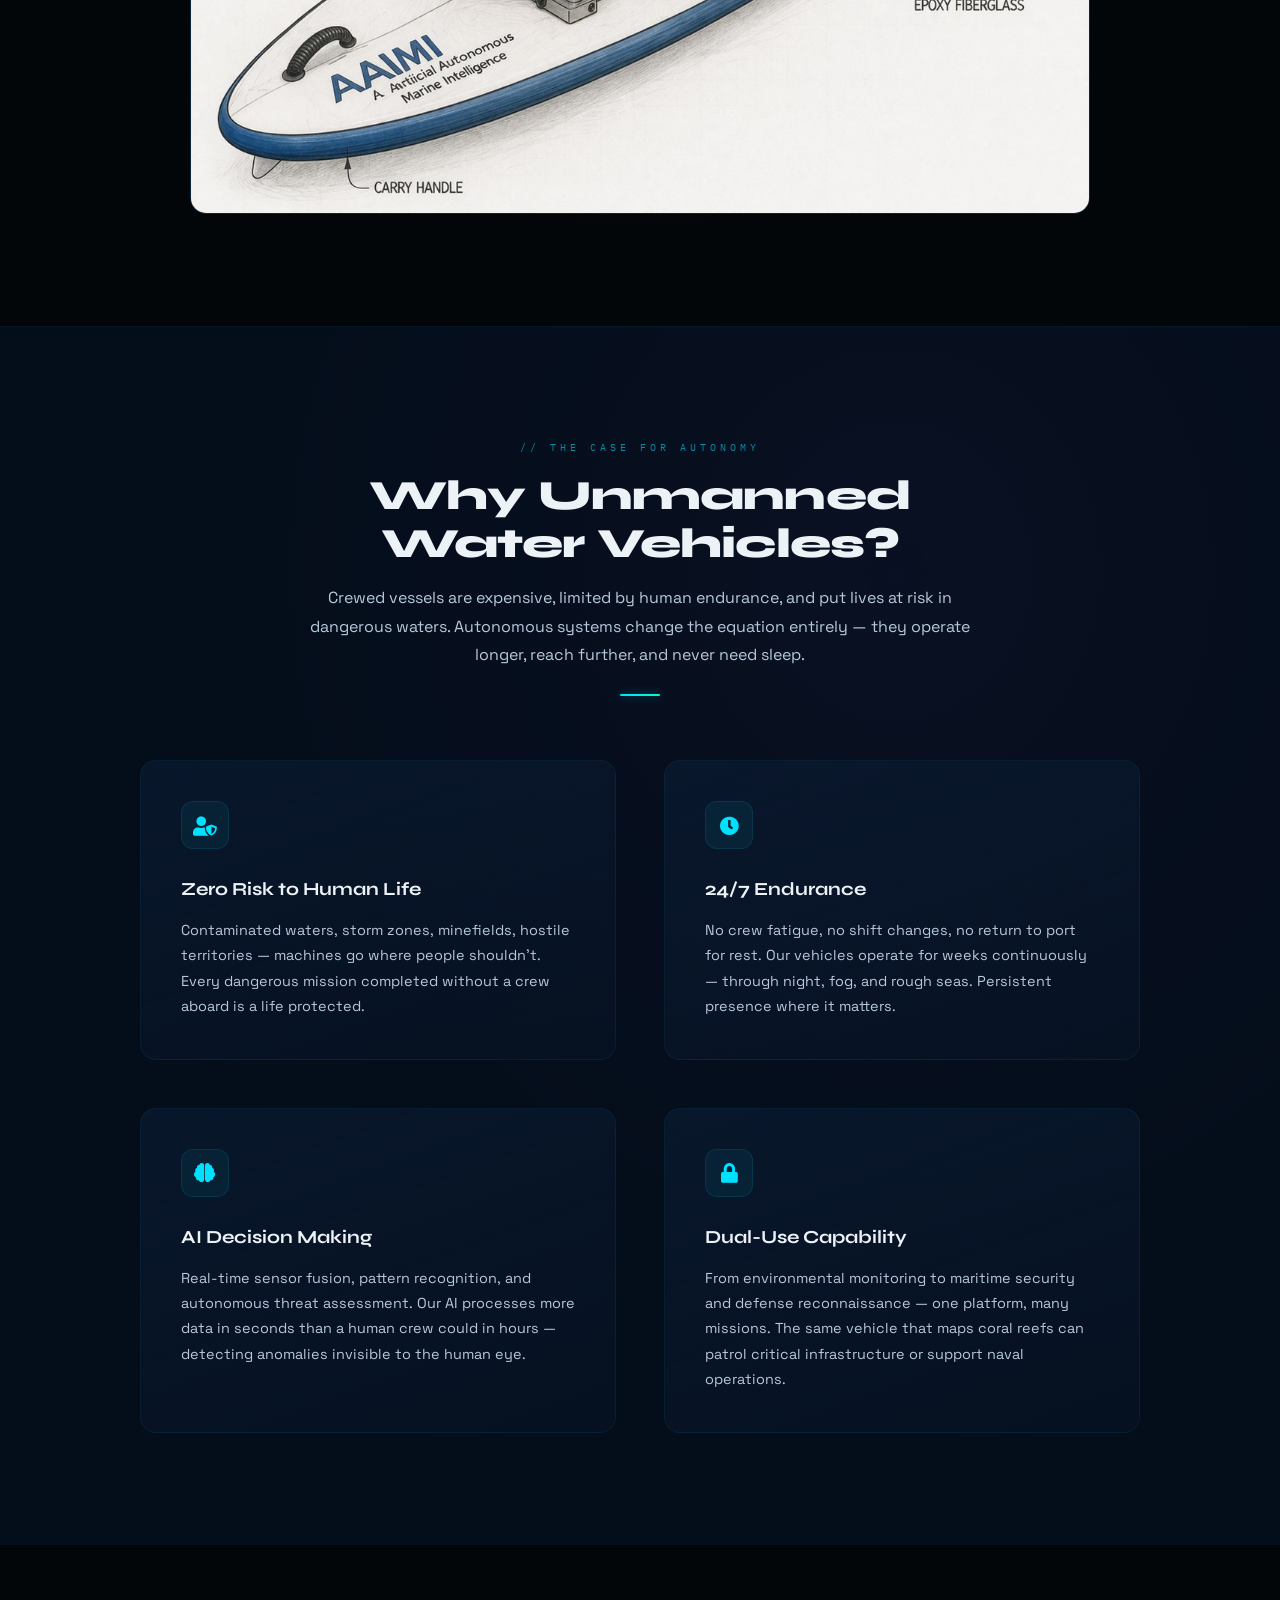
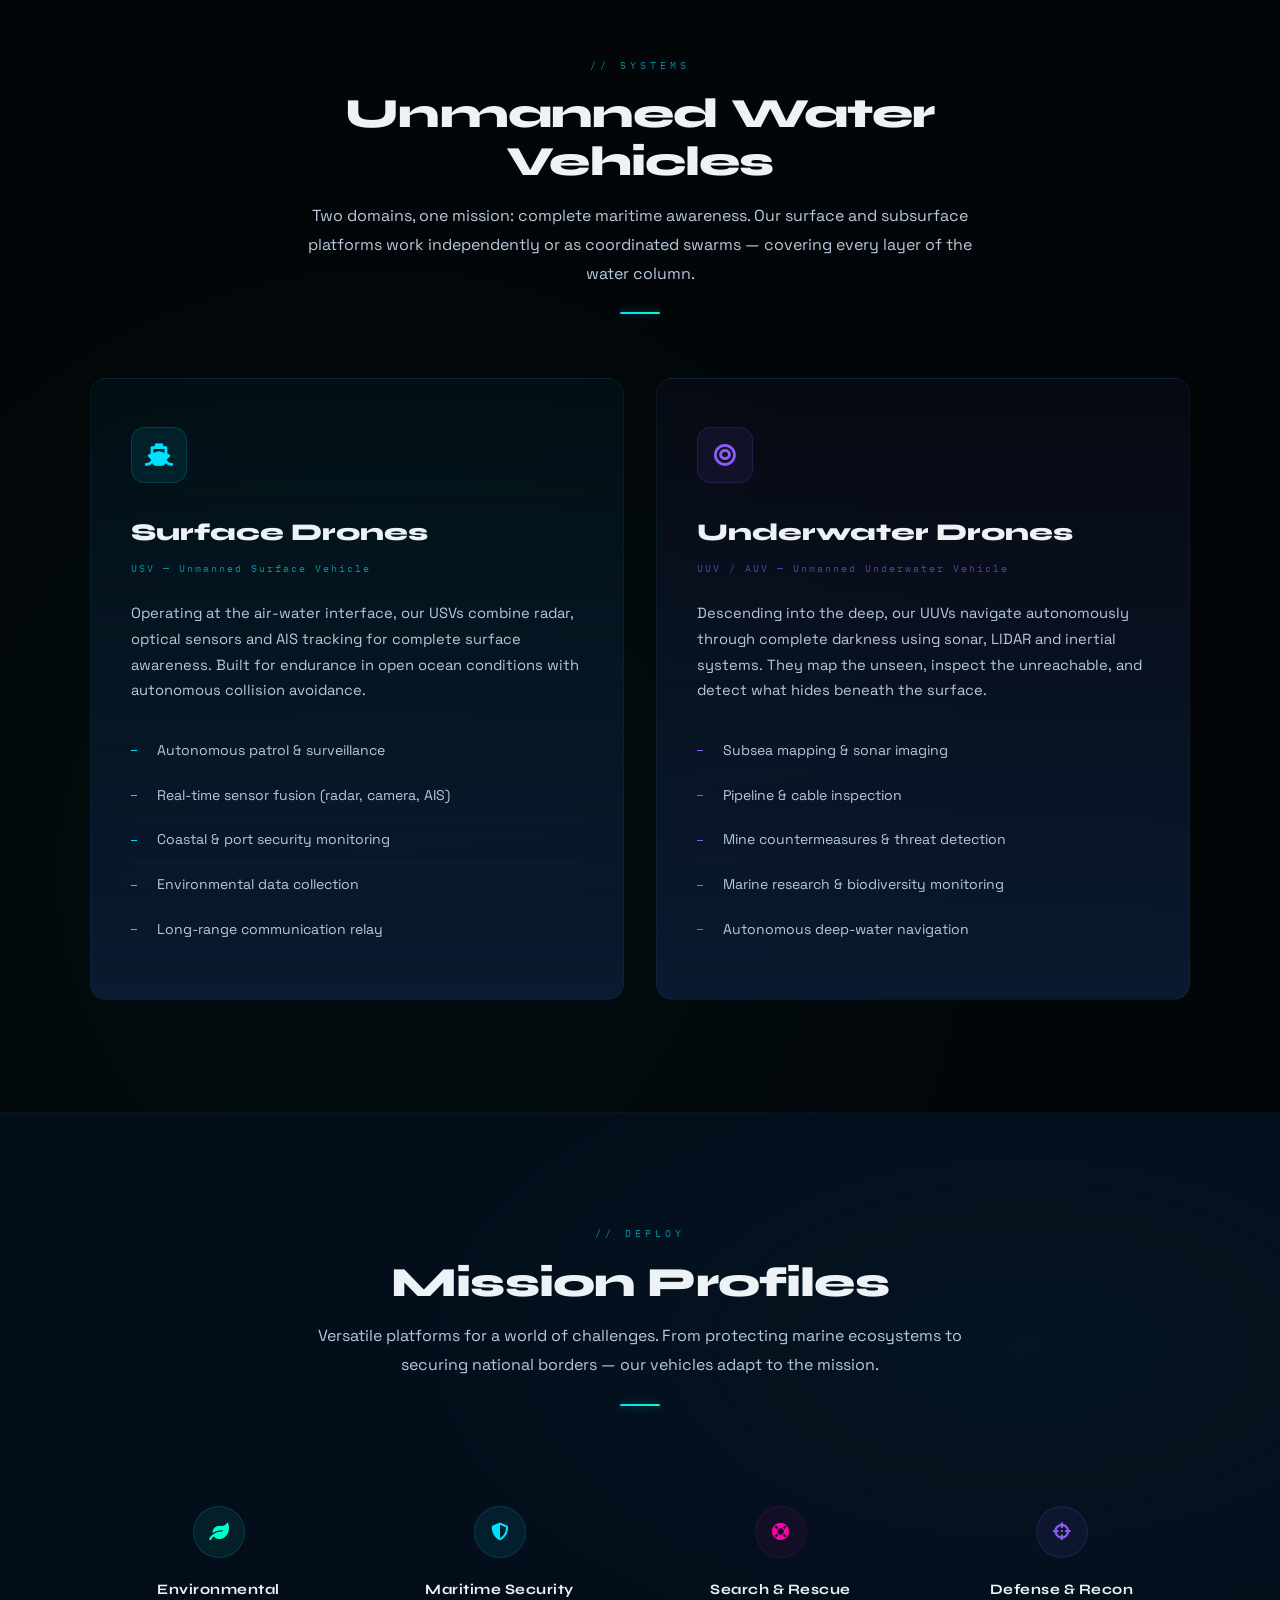
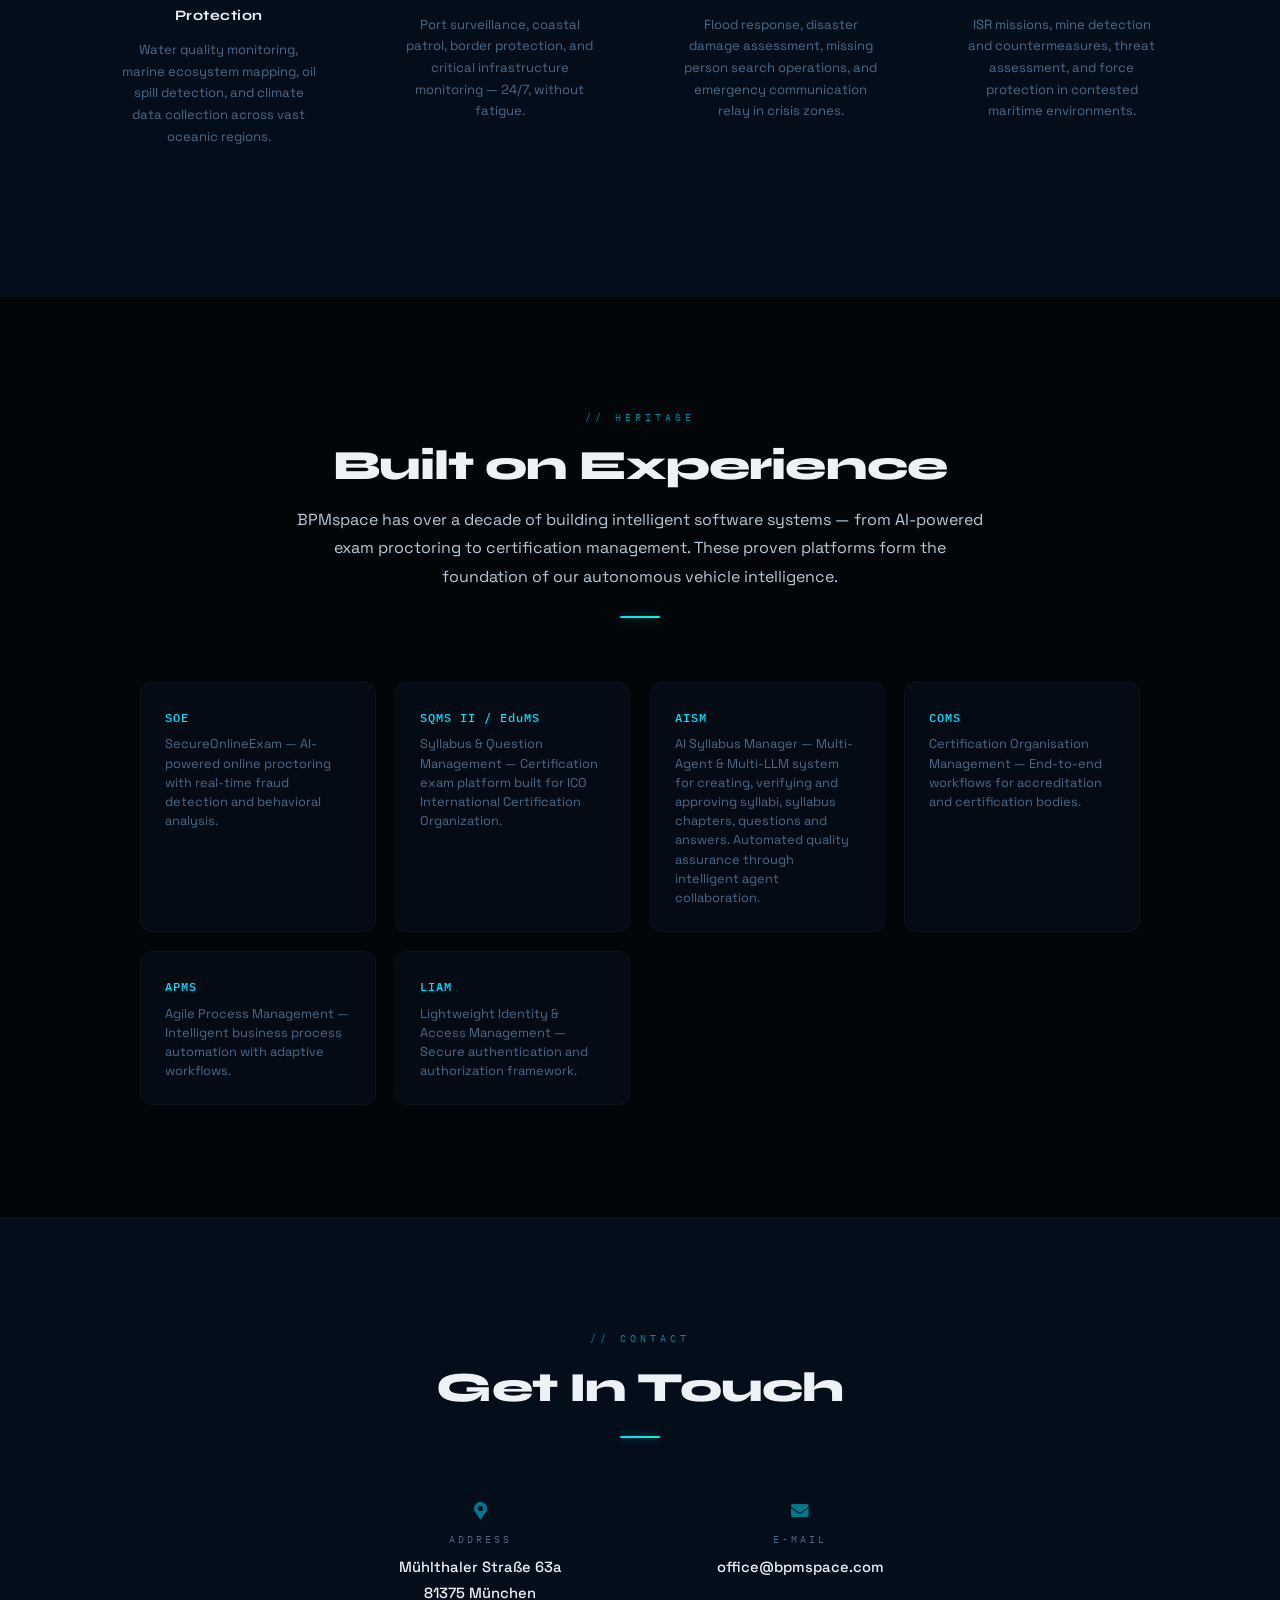
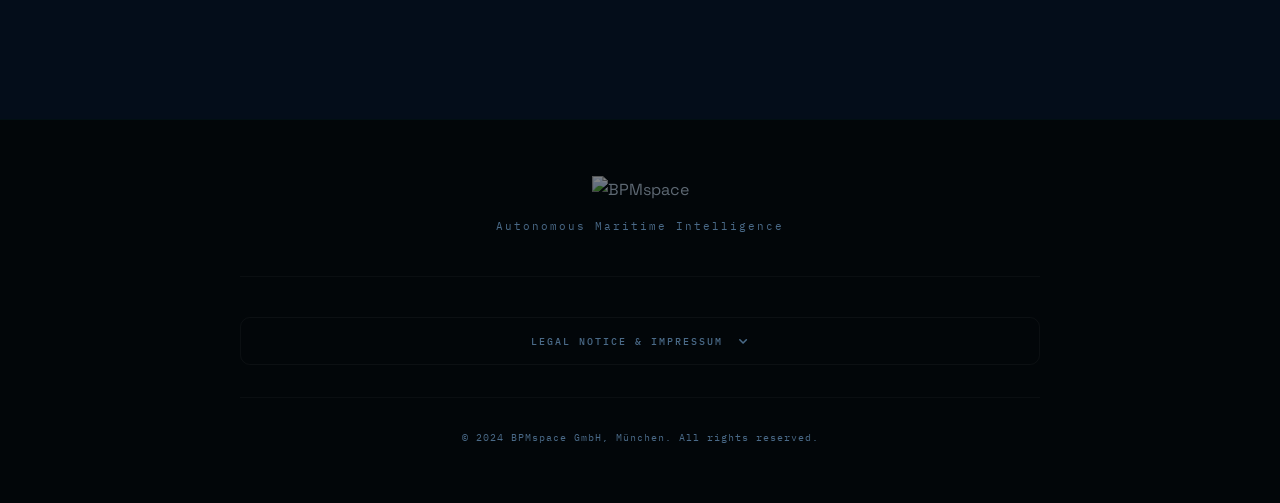
==== commit ab9c05a4: "revert: restore the site to ad277f5 -- the hardening changes altered the visual design (unwanted) PR" ====
--- a/index.html
+++ b/index.html
@@ -3,11 +3,10 @@
 <head>
     <meta charset="utf-8">
     <meta name="viewport" content="width=device-width, initial-scale=1, shrink-to-fit=no">
-    <meta http-equiv="Content-Security-Policy" content="default-src 'self'; script-src 'self'; style-src 'self'; img-src 'self'; font-src 'self'; connect-src 'none'; form-action 'none'; frame-ancestors 'none'; base-uri 'self'; object-src 'none'; upgrade-insecure-requests">
-    <meta name="referrer" content="strict-origin-when-cross-origin">
     <meta name="description" content="BPMspace — AI-powered unmanned water vehicles for maritime reconnaissance, environmental protection and security.">
     <title>BPMspace — Autonomous Maritime Intelligence</title>
     <link rel="icon" type="image/png" sizes="32x32" href="./assets/img/bpmspace_weblogo.png">
+    <link rel="stylesheet" href="https://use.fontawesome.com/releases/v5.3.1/css/all.css" integrity="sha384-mzrmE5qonljUremFsqc01SB46JvROS7bZs3IO2EmfFsd15uHvIt+Y8vEf7N7fWAU" crossorigin="anonymous">
     <link rel="stylesheet" href="./assets/css/custom.css">
 </head>
 <body class="lang-en">
@@ -15,15 +14,15 @@
 <!-- HEADER -->
 <header class="site-header" id="header">
     <a href="#hero"><img class="header-logo" src="./assets/img/bpmspace_weblogo.png" alt="BPMspace"></a>
-    <button class="mobile-menu-btn" aria-label="Menu"><svg class="icon" viewBox="0 0 448 512" aria-hidden="true" focusable="false"><path d="M0 96C0 78.3 14.3 64 32 64l384 0c17.7 0 32 14.3 32 32s-14.3 32-32 32L32 128C14.3 128 0 113.7 0 96zM0 256c0-17.7 14.3-32 32-32l384 0c17.7 0 32 14.3 32 32s-14.3 32-32 32L32 288c-17.7 0-32-14.3-32-32zM448 416c0 17.7-14.3 32-32 32L32 448c-17.7 0-32-14.3-32-32s14.3-32 32-32l384 0c17.7 0 32 14.3 32 32z"/></svg></button>
+    <button class="mobile-menu-btn" onclick="toggleMenu()" aria-label="Menu"><i class="fas fa-bars"></i></button>
     <nav class="header-nav" id="navMenu">
-        <button class="mobile-menu-close" aria-label="Close"><svg class="icon" viewBox="0 0 384 512" aria-hidden="true" focusable="false"><path d="M342.6 150.6c12.5-12.5 12.5-32.8 0-45.3s-32.8-12.5-45.3 0L192 210.7 86.6 105.4c-12.5-12.5-32.8-12.5-45.3 0s-12.5 32.8 0 45.3L146.7 256 41.4 361.4c-12.5 12.5-12.5 32.8 0 45.3s32.8 12.5 45.3 0L192 301.3 297.4 406.6c12.5 12.5 32.8 12.5 45.3 0s12.5-32.8 0-45.3L237.3 256 342.6 150.6z"/></svg></button>
-        <a href="#why"><span class="lang-en">Why</span><span class="lang-de">Warum</span></a>
-        <a href="#vehicles"><span class="lang-en">Systems</span><span class="lang-de">Systeme</span></a>
-        <a href="#applications"><span class="lang-en">Missions</span><span class="lang-de">Einsatz</span></a>
-        <a href="#legacy"><span class="lang-en">Heritage</span><span class="lang-de">Projekte</span></a>
-        <a href="#contact"><span class="lang-en">Contact</span><span class="lang-de">Kontakt</span></a>
-        <button class="lang-toggle">DE</button>
+        <button class="mobile-menu-close" onclick="toggleMenu()" aria-label="Close"><i class="fas fa-times"></i></button>
+        <a href="#why" onclick="closeMenu()"><span class="lang-en">Why</span><span class="lang-de">Warum</span></a>
+        <a href="#vehicles" onclick="closeMenu()"><span class="lang-en">Systems</span><span class="lang-de">Systeme</span></a>
+        <a href="#applications" onclick="closeMenu()"><span class="lang-en">Missions</span><span class="lang-de">Einsatz</span></a>
+        <a href="#legacy" onclick="closeMenu()"><span class="lang-en">Heritage</span><span class="lang-de">Projekte</span></a>
+        <a href="#contact" onclick="closeMenu()"><span class="lang-en">Contact</span><span class="lang-de">Kontakt</span></a>
+        <button class="lang-toggle" onclick="toggleLang()">DE</button>
     </nav>
 </header>
 
@@ -98,22 +97,22 @@
         </div>
         <div class="why-grid">
             <div class="why-card">
-                <div class="icon-wrap"><svg class="icon" viewBox="0 0 640 512" aria-hidden="true" focusable="false"><path d="M224 256A128 128 0 1 0 224 0a128 128 0 1 0 0 256zm-45.7 48C79.8 304 0 383.8 0 482.3C0 498.7 13.3 512 29.7 512l388.6 0c1.8 0 3.5-.2 5.3-.5c-76.3-55.1-99.8-141-103.1-200.2c-16.1-4.8-33.1-7.3-50.7-7.3l-91.4 0zm308.8-78.3l-120 48C358 277.4 352 286.2 352 296c0 63.3 25.9 168.8 134.8 214.2c5.9 2.5 12.6 2.5 18.5 0C614.1 464.8 640 359.3 640 296c0-9.8-6-18.6-15.1-22.3l-120-48c-5.7-2.3-12.1-2.3-17.8 0zM591.4 312c-3.9 50.7-27.2 116.7-95.4 149.7l0-187.8L591.4 312z"/></svg></div>
+                <div class="icon-wrap"><i class="fas fa-user-shield"></i></div>
                 <h3><span class="lang-en">Zero Risk to Human Life</span><span class="lang-de">Kein Risiko für Menschenleben</span></h3>
                 <p><span class="lang-en">Contaminated waters, storm zones, minefields, hostile territories — machines go where people shouldn't. Every dangerous mission completed without a crew aboard is a life protected.</span><span class="lang-de">Verseuchte Gewässer, Sturmzonen, Minenfelder, feindliche Gebiete — Maschinen gehen dorthin, wo Menschen nicht sein sollten. Jede gefährliche Mission ohne Besatzung ist ein geschütztes Leben.</span></p>
             </div>
             <div class="why-card">
-                <div class="icon-wrap"><svg class="icon" viewBox="0 0 512 512" aria-hidden="true" focusable="false"><path d="M256 0a256 256 0 1 1 0 512A256 256 0 1 1 256 0zM232 120l0 136c0 8 4 15.5 10.7 20l96 64c11 7.4 25.9 4.4 33.3-6.7s4.4-25.9-6.7-33.3L280 243.2 280 120c0-13.3-10.7-24-24-24s-24 10.7-24 24z"/></svg></div>
+                <div class="icon-wrap"><i class="fas fa-clock"></i></div>
                 <h3><span class="lang-en">24/7 Endurance</span><span class="lang-de">24/7 Ausdauer</span></h3>
                 <p><span class="lang-en">No crew fatigue, no shift changes, no return to port for rest. Our vehicles operate for weeks continuously — through night, fog, and rough seas. Persistent presence where it matters.</span><span class="lang-de">Keine Ermüdung der Crew, kein Schichtwechsel, keine Rückkehr zum Hafen. Unsere Fahrzeuge operieren wochenlang durchgehend — bei Nacht, Nebel und rauer See. Dauerhafte Präsenz wo es zählt.</span></p>
             </div>
             <div class="why-card">
-                <div class="icon-wrap"><svg class="icon" viewBox="0 0 512 512" aria-hidden="true" focusable="false"><path d="M184 0c30.9 0 56 25.1 56 56l0 400c0 30.9-25.1 56-56 56c-28.9 0-52.7-21.9-55.7-50.1c-5.2 1.4-10.7 2.1-16.3 2.1c-35.3 0-64-28.7-64-64c0-7.4 1.3-14.6 3.6-21.2C21.4 367.4 0 338.2 0 304c0-31.9 18.7-59.5 45.8-72.3C37.1 220.8 32 207 32 192c0-30.7 21.6-56.3 50.4-62.6C80.8 123.9 80 118 80 112c0-29.9 20.6-55.1 48.3-62.1C131.3 21.9 155.1 0 184 0zM328 0c28.9 0 52.6 21.9 55.7 49.9c27.8 7 48.3 32.1 48.3 62.1c0 6-.8 11.9-2.4 17.4c28.8 6.2 50.4 31.9 50.4 62.6c0 15-5.1 28.8-13.8 39.7C493.3 244.5 512 272.1 512 304c0 34.2-21.4 63.4-51.6 74.8c2.3 6.6 3.6 13.8 3.6 21.2c0 35.3-28.7 64-64 64c-5.6 0-11.1-.7-16.3-2.1c-3 28.2-26.8 50.1-55.7 50.1c-30.9 0-56-25.1-56-56l0-400c0-30.9 25.1-56 56-56z"/></svg></div>
+                <div class="icon-wrap"><i class="fas fa-brain"></i></div>
                 <h3><span class="lang-en">AI Decision Making</span><span class="lang-de">KI-Entscheidungsfindung</span></h3>
                 <p><span class="lang-en">Real-time sensor fusion, pattern recognition, and autonomous threat assessment. Our AI processes more data in seconds than a human crew could in hours — detecting anomalies invisible to the human eye.</span><span class="lang-de">Echtzeit-Sensorfusion, Mustererkennung und autonome Bedrohungsbewertung. Unsere KI verarbeitet in Sekunden mehr Daten als eine menschliche Crew in Stunden — und erkennt Anomalien, die dem menschlichen Auge verborgen bleiben.</span></p>
             </div>
             <div class="why-card">
-                <div class="icon-wrap"><svg class="icon" viewBox="0 0 448 512" aria-hidden="true" focusable="false"><path d="M144 144l0 48 160 0 0-48c0-44.2-35.8-80-80-80s-80 35.8-80 80zM80 192l0-48C80 64.5 144.5 0 224 0s144 64.5 144 144l0 48 16 0c35.3 0 64 28.7 64 64l0 192c0 35.3-28.7 64-64 64L64 512c-35.3 0-64-28.7-64-64L0 256c0-35.3 28.7-64 64-64l16 0z"/></svg></div>
+                <div class="icon-wrap"><i class="fas fa-lock"></i></div>
                 <h3><span class="lang-en">Dual-Use Capability</span><span class="lang-de">Dual-Use-Fähigkeit</span></h3>
                 <p><span class="lang-en">From environmental monitoring to maritime security and defense reconnaissance — one platform, many missions. The same vehicle that maps coral reefs can patrol critical infrastructure or support naval operations.</span><span class="lang-de">Von Umweltüberwachung über maritime Sicherheit bis zur Verteidigungsaufklärung — eine Plattform, viele Missionen. Dasselbe Fahrzeug, das Korallenriffe kartiert, kann kritische Infrastruktur patrouillieren oder Marineoperationen unterstützen.</span></p>
             </div>
@@ -138,7 +137,7 @@
         </div>
         <div class="vehicles-split">
             <div class="vehicle-panel usv">
-                <div class="vehicle-icon"><svg class="icon" viewBox="0 0 576 512" aria-hidden="true" focusable="false"><path d="M192 32c0-17.7 14.3-32 32-32L352 0c17.7 0 32 14.3 32 32l0 32 48 0c26.5 0 48 21.5 48 48l0 128 44.4 14.8c23.1 7.7 29.5 37.5 11.5 53.9l-101 92.6c-16.2 9.4-34.7 15.1-50.9 15.1c-19.6 0-40.8-7.7-59.2-20.3c-22.1-15.5-51.6-15.5-73.7 0c-17.1 11.8-38 20.3-59.2 20.3c-16.2 0-34.7-5.7-50.9-15.1l-101-92.6c-18-16.5-11.6-46.2 11.5-53.9L96 240l0-128c0-26.5 21.5-48 48-48l48 0 0-32zM160 218.7l107.8-35.9c13.1-4.4 27.3-4.4 40.5 0L416 218.7l0-90.7-256 0 0 90.7zM306.5 421.9C329 437.4 356.5 448 384 448c26.9 0 55.4-10.8 77.4-26.1c0 0 0 0 0 0c11.9-8.5 28.1-7.8 39.2 1.7c14.4 11.9 32.5 21 50.6 25.2c17.2 4 27.9 21.2 23.9 38.4s-21.2 27.9-38.4 23.9c-24.5-5.7-44.9-16.5-58.2-25C449.5 501.7 417 512 384 512c-31.9 0-60.6-9.9-80.4-18.9c-5.8-2.7-11.1-5.3-15.6-7.7c-4.5 2.4-9.7 5.1-15.6 7.7c-19.8 9-48.5 18.9-80.4 18.9c-33 0-65.5-10.3-94.5-25.8c-13.4 8.4-33.7 19.3-58.2 25c-17.2 4-34.4-6.7-38.4-23.9s6.7-34.4 23.9-38.4c18.1-4.2 36.2-13.3 50.6-25.2c11.1-9.4 27.3-10.1 39.2-1.7c0 0 0 0 0 0C136.7 437.2 165.1 448 192 448c27.5 0 55-10.6 77.5-26.1c11.1-7.9 25.9-7.9 37 0z"/></svg></div>
+                <div class="vehicle-icon"><i class="fas fa-ship"></i></div>
                 <h3><span class="lang-en">Surface Drones</span><span class="lang-de">Überwasser-Drohnen</span></h3>
                 <div class="v-sub">USV — Unmanned Surface Vehicle</div>
                 <p class="v-desc">
@@ -154,7 +153,7 @@
                 </ul>
             </div>
             <div class="vehicle-panel uuv">
-                <div class="vehicle-icon"><svg class="icon" viewBox="0 0 512 512" aria-hidden="true" focusable="false"><path d="M448 256A192 192 0 1 0 64 256a192 192 0 1 0 384 0zM0 256a256 256 0 1 1 512 0A256 256 0 1 1 0 256zm256 80a80 80 0 1 0 0-160 80 80 0 1 0 0 160zm0-224a144 144 0 1 1 0 288 144 144 0 1 1 0-288zM224 256a32 32 0 1 1 64 0 32 32 0 1 1 -64 0z"/></svg></div>
+                <div class="vehicle-icon"><i class="fas fa-bullseye"></i></div>
                 <h3><span class="lang-en">Underwater Drones</span><span class="lang-de">Unterwasser-Drohnen</span></h3>
                 <div class="v-sub">UUV / AUV — Unmanned Underwater Vehicle</div>
                 <p class="v-desc">
@@ -190,22 +189,22 @@
         </div>
         <div class="app-grid">
             <div class="app-card">
-                <div class="app-icon"><svg class="icon" viewBox="0 0 512 512" aria-hidden="true" focusable="false"><path d="M272 96c-78.6 0-145.1 51.5-167.7 122.5c33.6-17 71.5-26.5 111.7-26.5l88 0c8.8 0 16 7.2 16 16s-7.2 16-16 16l-16 0-72 0s0 0 0 0c-16.6 0-32.7 1.9-48.3 5.4c-25.9 5.9-49.9 16.4-71.4 30.7c0 0 0 0 0 0C38.3 298.8 0 364.9 0 440l0 16c0 13.3 10.7 24 24 24s24-10.7 24-24l0-16c0-48.7 20.7-92.5 53.8-123.2C121.6 392.3 190.3 448 272 448l1 0c132.1-.7 239-130.9 239-291.4c0-42.6-7.5-83.1-21.1-119.6c-2.6-6.9-12.7-6.6-16.2-.1C455.9 72.1 418.7 96 376 96L272 96z"/></svg></div>
+                <div class="app-icon"><i class="fas fa-leaf"></i></div>
                 <h4><span class="lang-en">Environmental Protection</span><span class="lang-de">Umweltschutz</span></h4>
                 <p><span class="lang-en">Water quality monitoring, marine ecosystem mapping, oil spill detection, and climate data collection across vast oceanic regions.</span><span class="lang-de">Wasserqualitätsüberwachung, Kartierung mariner Ökosysteme, Ölpest-Erkennung und Klimadatenerhebung über riesige ozeanische Regionen.</span></p>
             </div>
             <div class="app-card">
-                <div class="app-icon"><svg class="icon" viewBox="0 0 512 512" aria-hidden="true" focusable="false"><path d="M256 0c4.6 0 9.2 1 13.4 2.9L457.7 82.8c22 9.3 38.4 31 38.3 57.2c-.5 99.2-41.3 280.7-213.6 363.2c-16.7 8-36.1 8-52.8 0C57.3 420.7 16.5 239.2 16 140c-.1-26.2 16.3-47.9 38.3-57.2L242.7 2.9C246.8 1 251.4 0 256 0zm0 66.8l0 378.1C394 378 431.1 230.1 432 141.4L256 66.8s0 0 0 0z"/></svg></div>
+                <div class="app-icon"><i class="fas fa-shield-alt"></i></div>
                 <h4><span class="lang-en">Maritime Security</span><span class="lang-de">Maritime Sicherheit</span></h4>
                 <p><span class="lang-en">Port surveillance, coastal patrol, border protection, and critical infrastructure monitoring — 24/7, without fatigue.</span><span class="lang-de">Hafenüberwachung, Küstenpatrouille, Grenzschutz und Überwachung kritischer Infrastruktur — 24/7, ohne Ermüdung.</span></p>
             </div>
             <div class="app-card">
-                <div class="app-icon"><svg class="icon" viewBox="0 0 512 512" aria-hidden="true" focusable="false"><path d="M367.2 412.5C335.9 434.9 297.5 448 256 448s-79.9-13.1-111.2-35.5l58-58c15.8 8.6 34 13.5 53.3 13.5s37.4-4.9 53.3-13.5l58 58zm90.7 .8c33.8-43.4 54-98 54-157.3s-20.2-113.9-54-157.3c9-12.5 7.9-30.1-3.4-41.3S425.8 45 413.3 54C369.9 20.2 315.3 0 256 0S142.1 20.2 98.7 54c-12.5-9-30.1-7.9-41.3 3.4S45 86.2 54 98.7C20.2 142.1 0 196.7 0 256s20.2 113.9 54 157.3c-9 12.5-7.9 30.1 3.4 41.3S86.2 467 98.7 458c43.4 33.8 98 54 157.3 54s113.9-20.2 157.3-54c12.5 9 30.1 7.9 41.3-3.4s12.4-28.8 3.4-41.3zm-45.5-46.1l-58-58c8.6-15.8 13.5-34 13.5-53.3s-4.9-37.4-13.5-53.3l58-58C434.9 176.1 448 214.5 448 256s-13.1 79.9-35.5 111.2zM367.2 99.5l-58 58c-15.8-8.6-34-13.5-53.3-13.5s-37.4 4.9-53.3 13.5l-58-58C176.1 77.1 214.5 64 256 64s79.9 13.1 111.2 35.5zM157.5 309.3l-58 58C77.1 335.9 64 297.5 64 256s13.1-79.9 35.5-111.2l58 58c-8.6 15.8-13.5 34-13.5 53.3s4.9 37.4 13.5 53.3zM208 256a48 48 0 1 1 96 0 48 48 0 1 1 -96 0z"/></svg></div>
+                <div class="app-icon"><i class="fas fa-life-ring"></i></div>
                 <h4><span class="lang-en">Search &amp; Rescue</span><span class="lang-de">Such- &amp; Rettung</span></h4>
                 <p><span class="lang-en">Flood response, disaster damage assessment, missing person search operations, and emergency communication relay in crisis zones.</span><span class="lang-de">Hochwassereinsatz, Katastrophen-Schadensbewertung, Vermisstensuche und Notfall-Kommunikationsrelais in Krisengebieten.</span></p>
             </div>
             <div class="app-card">
-                <div class="app-icon"><svg class="icon" viewBox="0 0 512 512" aria-hidden="true" focusable="false"><path d="M256 0c17.7 0 32 14.3 32 32l0 10.4c93.7 13.9 167.7 88 181.6 181.6l10.4 0c17.7 0 32 14.3 32 32s-14.3 32-32 32l-10.4 0c-13.9 93.7-88 167.7-181.6 181.6l0 10.4c0 17.7-14.3 32-32 32s-32-14.3-32-32l0-10.4C130.3 455.7 56.3 381.7 42.4 288L32 288c-17.7 0-32-14.3-32-32s14.3-32 32-32l10.4 0C56.3 130.3 130.3 56.3 224 42.4L224 32c0-17.7 14.3-32 32-32zM107.4 288c12.5 58.3 58.4 104.1 116.6 116.6l0-20.6c0-17.7 14.3-32 32-32s32 14.3 32 32l0 20.6c58.3-12.5 104.1-58.4 116.6-116.6L384 288c-17.7 0-32-14.3-32-32s14.3-32 32-32l20.6 0C392.1 165.7 346.3 119.9 288 107.4l0 20.6c0 17.7-14.3 32-32 32s-32-14.3-32-32l0-20.6C165.7 119.9 119.9 165.7 107.4 224l20.6 0c17.7 0 32 14.3 32 32s-14.3 32-32 32l-20.6 0zM256 224a32 32 0 1 1 0 64 32 32 0 1 1 0-64z"/></svg></div>
+                <div class="app-icon"><i class="fas fa-crosshairs"></i></div>
                 <h4><span class="lang-en">Defense &amp; Recon</span><span class="lang-de">Verteidigung &amp; Aufklärung</span></h4>
                 <p><span class="lang-en">ISR missions, mine detection and countermeasures, threat assessment, and force protection in contested maritime environments.</span><span class="lang-de">ISR-Missionen, Minenerkennung und -abwehr, Bedrohungsbewertung und Kräfteschutz in umkämpften maritimen Umgebungen.</span></p>
             </div>
@@ -267,12 +266,12 @@
         </div>
         <div class="contact-grid">
             <div class="contact-item">
-                <svg class="icon" viewBox="0 0 384 512" aria-hidden="true" focusable="false"><path d="M215.7 499.2C267 435 384 279.4 384 192C384 86 298 0 192 0S0 86 0 192c0 87.4 117 243 168.3 307.2c12.3 15.3 35.1 15.3 47.4 0zM192 128a64 64 0 1 1 0 128 64 64 0 1 1 0-128z"/></svg>
+                <i class="fas fa-map-marker-alt"></i>
                 <div class="label"><span class="lang-en">Address</span><span class="lang-de">Adresse</span></div>
                 <div class="value">Mühlthaler Straße 63a<br>81375 München</div>
             </div>
             <div class="contact-item">
-                <svg class="icon" viewBox="0 0 512 512" aria-hidden="true" focusable="false"><path d="M48 64C21.5 64 0 85.5 0 112c0 15.1 7.1 29.3 19.2 38.4L236.8 313.6c11.4 8.5 27 8.5 38.4 0L492.8 150.4c12.1-9.1 19.2-23.3 19.2-38.4c0-26.5-21.5-48-48-48L48 64zM0 176L0 384c0 35.3 28.7 64 64 64l384 0c35.3 0 64-28.7 64-64l0-208L294.4 339.2c-22.8 17.1-54 17.1-76.8 0L0 176z"/></svg>
+                <i class="fas fa-envelope"></i>
                 <div class="label">E-Mail</div>
                 <div class="value"><a href="mailto:office@bpmspace.com">office@bpmspace.com</a></div>
             </div>
@@ -284,61 +283,34 @@
 <footer class="site-footer">
     <div class="footer-inner">
         <div class="footer-brand">
-            <img src="./assets/img/bpmspace_weblogo.png" alt="BPMspace">
+            <img src="./assets/img/bpmspace_weblogo.png" alt="BPMspace" style="height:26px">
             <p><span class="lang-en">Autonomous Maritime Intelligence</span><span class="lang-de">Autonome Maritime Intelligenz</span></p>
         </div>
-        <details class="legal-details">
-            <summary class="legal-summary">
-                <span class="lang-en">Legal Notice &amp; Impressum</span>
-                <span class="lang-de">Impressum &amp; Rechtliches</span>
-                <svg class="icon icon-chevron" viewBox="0 0 512 512" aria-hidden="true" focusable="false"><path d="M233.4 406.6c12.5 12.5 32.8 12.5 45.3 0l192-192c12.5-12.5 12.5-32.8 0-45.3s-32.8-12.5-45.3 0L256 338.7 86.6 169.4c-12.5-12.5-32.8-12.5-45.3 0s-12.5 32.8 0 45.3l192 192z"/></svg>
-            </summary>
-            <div class="legal-body">
-                <h2>Angaben gem&auml;&szlig; &sect; 5 TMG</h2>
-                <p>BPMspace GmbH<br>Mühlthaler Straße 63a<br>81375 München</p>
-                <p>Handelsregister: 204660<br>Registergericht: München</p>
-                <p><strong>Vertreten durch die Geschäftsführer:</strong><br>Dipl.-Inf. Robert Kuhlig</p>
-                <h2>Kontakt</h2>
-                <p>Telefon: +49 (89) 80926631<br>Telefax: +49 (89) 80926631<br>E-Mail: office@bpmspace.com</p>
-                <h2>Umsatzsteuer</h2>
-                <p>Umsatzsteuer-Identifikationsnummer gem&auml;&szlig; &sect;27 a Umsatzsteuergesetz:<br>DE289331112</p>
-                <p>Wir sind nicht bereit oder verpflichtet, an Streitbeilegungsverfahren vor einer Verbraucherschlichtungsstelle teilzunehmen.</p>
-                <h3>Haftung f&uuml;r Inhalte</h3>
-                <p>Als Diensteanbieter sind wir gem&auml;&szlig; &sect; 7 Abs.1 TMG f&uuml;r eigene Inhalte auf diesen Seiten nach den allgemeinen Gesetzen verantwortlich. Nach &sect;&sect; 8 bis 10 TMG sind wir als Diensteanbieter jedoch nicht verpflichtet, &uuml;bermittelte oder gespeicherte fremde Informationen zu &uuml;berwachen oder nach Umst&auml;nden zu forschen, die auf eine rechtswidrige T&auml;tigkeit hinweisen.</p>
-                <p>Verpflichtungen zur Entfernung oder Sperrung der Nutzung von Informationen nach den allgemeinen Gesetzen bleiben hiervon unber&uuml;hrt. Eine diesbez&uuml;gliche Haftung ist jedoch erst ab dem Zeitpunkt der Kenntnis einer konkreten Rechtsverletzung m&ouml;glich. Bei Bekanntwerden von entsprechenden Rechtsverletzungen werden wir diese Inhalte umgehend entfernen.</p>
-                <h3>Haftung f&uuml;r Links</h3>
-                <p>Unser Angebot enth&auml;lt Links zu externen Websites Dritter, auf deren Inhalte wir keinen Einfluss haben. Deshalb k&ouml;nnen wir f&uuml;r diese fremden Inhalte auch keine Gew&auml;hr &uuml;bernehmen. F&uuml;r die Inhalte der verlinkten Seiten ist stets der jeweilige Anbieter oder Betreiber der Seiten verantwortlich. Die verlinkten Seiten wurden zum Zeitpunkt der Verlinkung auf m&ouml;gliche Rechtsverst&ouml;&szlig;e &uuml;berpr&uuml;ft. Rechtswidrige Inhalte waren zum Zeitpunkt der Verlinkung nicht erkennbar.</p>
-                <p>Eine permanente inhaltliche Kontrolle der verlinkten Seiten ist jedoch ohne konkrete Anhaltspunkte einer Rechtsverletzung nicht zumutbar. Bei Bekanntwerden von Rechtsverletzungen werden wir derartige Links umgehend entfernen.</p>
-                <h3>Urheberrecht</h3>
-                <p>Die durch die Seitenbetreiber erstellten Inhalte und Werke auf diesen Seiten unterliegen dem deutschen Urheberrecht. Die Vervielf&auml;ltigung, Bearbeitung, Verbreitung und jede Art der Verwertung au&szlig;erhalb der Grenzen des Urheberrechtes bed&uuml;rfen der schriftlichen Zustimmung des jeweiligen Autors bzw. Erstellers. Downloads und Kopien dieser Seite sind nur f&uuml;r den privaten, nicht kommerziellen Gebrauch gestattet.</p>
-                <p>Soweit die Inhalte auf dieser Seite nicht vom Betreiber erstellt wurden, werden die Urheberrechte Dritter beachtet. Insbesondere werden Inhalte Dritter als solche gekennzeichnet. Sollten Sie trotzdem auf eine Urheberrechtsverletzung aufmerksam werden, bitten wir um einen entsprechenden Hinweis. Bei Bekanntwerden von Rechtsverletzungen werden wir derartige Inhalte umgehend entfernen.</p>
-            </div>
-        </details>
-        <details class="legal-details">
-            <summary class="legal-summary">
-                <span class="lang-en">Privacy Notice</span>
-                <span class="lang-de">Datenschutzerkl&auml;rung</span>
-                <svg class="icon icon-chevron" viewBox="0 0 512 512" aria-hidden="true" focusable="false"><path d="M233.4 406.6c12.5 12.5 32.8 12.5 45.3 0l192-192c12.5-12.5 12.5-32.8 0-45.3s-32.8-12.5-45.3 0L256 338.7 86.6 169.4c-12.5-12.5-32.8-12.5-45.3 0s-12.5 32.8 0 45.3l192 192z"/></svg>
-            </summary>
-            <div class="legal-body">
-                <p><em><span class="lang-de">Vorl&auml;ufige Kurzfassung &mdash; eine vollst&auml;ndige Datenschutzerkl&auml;rung wird derzeit anwaltlich finalisiert.</span><span class="lang-en">Preliminary short notice &mdash; a full privacy policy is being finalised with legal counsel.</span></em></p>
-                <h3><span class="lang-de">1. Verantwortlicher</span><span class="lang-en">1. Controller</span></h3>
-                <p>BPMspace GmbH, Mühlthaler Straße 63a, 81375 München<br>
-                <span class="lang-de">Gesch&auml;ftsf&uuml;hrer:</span><span class="lang-en">Managing Director:</span> Dipl.-Inf. Robert Kuhlig<br>
-                <span class="lang-de">E-Mail:</span><span class="lang-en">Email:</span> office@bpmspace.com</p>
-                <h3><span class="lang-de">2. Hosting</span><span class="lang-en">2. Hosting</span></h3>
-                <p><span class="lang-de">Diese Website wird &uuml;ber GitHub Pages bereitgestellt (GitHub, Inc., USA / Microsoft) und &uuml;ber Cloudflare ausgeliefert. Beim Aufruf der Seite verarbeitet der Hosting- bzw. CDN-Anbieter die technisch notwendigen Verbindungsdaten (siehe Abschnitt&nbsp;3). Einzelheiten und Garantien zur Datenverarbeitung ergeben sich aus den Bedingungen der jeweiligen Anbieter.</span><span class="lang-en">This website is served via GitHub Pages (GitHub, Inc., USA / Microsoft) and delivered through Cloudflare. When the page is requested, the hosting / CDN provider processes the technically necessary connection data (see section&nbsp;3). Details of and safeguards for that processing follow from the respective providers&rsquo; terms.</span></p>
-                <h3><span class="lang-de">3. Server-Logdaten</span><span class="lang-en">3. Server log data</span></h3>
-                <p><span class="lang-de">Bei jedem Seitenaufruf werden automatisch verarbeitet: IP-Adresse, Datum und Uhrzeit, aufgerufene URL, Referrer-URL und User-Agent. Rechtsgrundlage ist Art.&nbsp;6 Abs.&nbsp;1 lit.&nbsp;f DSGVO (berechtigtes Interesse am sicheren und funktionsf&auml;higen Betrieb der Website). Diese Daten werden nur so lange gespeichert, wie es f&uuml;r diese Zwecke erforderlich ist; ma&szlig;geblich sind die vom Hosting- bzw. CDN-Anbieter dokumentierten Fristen.</span><span class="lang-en">On every page request the following are processed automatically: IP address, date and time, requested URL, referrer URL and user agent. The legal basis is Art.&nbsp;6(1)(f) GDPR (legitimate interest in the secure and functional operation of the website). This data is retained only as long as necessary for those purposes; the retention periods documented by the hosting / CDN provider apply.</span></p>
-                <h3><span class="lang-de">4. Keine weiteren Verarbeitungen</span><span class="lang-en">4. No further processing</span></h3>
-                <p><span class="lang-de">Diese Website setzt keine Cookies, kein localStorage/sessionStorage, kein Tracking, keine Analyse-Tools und kein Kontaktformular ein. Es werden keine Inhalte von Drittanbietern (CDNs f&uuml;r Schriftarten, Icons o.&nbsp;&Auml;.) in die Seite nachgeladen &mdash; alle Ressourcen werden vom selben Server ausgeliefert.</span><span class="lang-en">This website uses no cookies, no localStorage/sessionStorage, no tracking, no analytics tools and no contact form. No third-party content (font CDNs, icon CDNs, etc.) is loaded into the page &mdash; all resources are served from the same server.</span></p>
-                <h3><span class="lang-de">5. Ihre Rechte</span><span class="lang-en">5. Your rights</span></h3>
-                <p><span class="lang-de">Sie haben das Recht auf Auskunft, Berichtigung, L&ouml;schung, Einschr&auml;nkung der Verarbeitung, Widerspruch sowie Daten&uuml;bertragbarkeit nach den Art.&nbsp;15&ndash;21 DSGVO. Au&szlig;erdem haben Sie das Recht, sich bei einer Aufsichtsbeh&ouml;rde zu beschweren &mdash; zust&auml;ndig ist das Bayerische Landesamt f&uuml;r Datenschutzaufsicht (BayLDA), Promenade 18, 91522 Ansbach.</span><span class="lang-en">You have the right of access, rectification, erasure, restriction of processing, objection and data portability under Art.&nbsp;15&ndash;21 GDPR. You also have the right to lodge a complaint with a supervisory authority &mdash; the competent authority is the Bavarian Data Protection Authority (BayLDA), Promenade 18, 91522 Ansbach, Germany.</span></p>
-                <h3><span class="lang-de">6. Kontakt f&uuml;r Datenschutzanfragen</span><span class="lang-en">6. Contact for privacy requests</span></h3>
-                <p>office@bpmspace.com</p>
-            </div>
-        </details>
-        <p class="footer-attribution">Icons: <a href="https://fontawesome.com/license/free" rel="noopener noreferrer">Font Awesome Free 6.7.2</a> &mdash; CC BY 4.0</p>
+        <button class="impressum-toggle" onclick="toggleImpressum()">
+            <span class="lang-en">Legal Notice &amp; Impressum</span>
+            <span class="lang-de">Impressum &amp; Rechtliches</span>
+            <i class="fas fa-chevron-down" style="margin-left:0.5rem;font-size:0.6rem;transition:0.3s"></i>
+        </button>
+        <div class="impressum-content" id="impressum">
+            <h2>Angaben gem&auml;&szlig; &sect; 5 TMG</h2>
+            <p>BPMspace GmbH<br>Mühlthaler Straße 63a<br>81375 München</p>
+            <p>Handelsregister: 204660<br>Registergericht: München</p>
+            <p><strong>Vertreten durch die Geschäftsführer:</strong><br>Dipl.-Inf. Robert Kuhlig</p>
+            <h2>Kontakt</h2>
+            <p>Telefon: +49 (89) 80926631<br>Telefax: +49 (89) 80926631<br>E-Mail: office@bpmspace.com</p>
+            <h2>Umsatzsteuer</h2>
+            <p>Umsatzsteuer-Identifikationsnummer gem&auml;&szlig; &sect;27 a Umsatzsteuergesetz:<br>DE289331112</p>
+            <p>Wir sind nicht bereit oder verpflichtet, an Streitbeilegungsverfahren vor einer Verbraucherschlichtungsstelle teilzunehmen.</p>
+            <h3>Haftung f&uuml;r Inhalte</h3>
+            <p>Als Diensteanbieter sind wir gem&auml;&szlig; &sect; 7 Abs.1 TMG f&uuml;r eigene Inhalte auf diesen Seiten nach den allgemeinen Gesetzen verantwortlich. Nach &sect;&sect; 8 bis 10 TMG sind wir als Diensteanbieter jedoch nicht verpflichtet, &uuml;bermittelte oder gespeicherte fremde Informationen zu &uuml;berwachen oder nach Umst&auml;nden zu forschen, die auf eine rechtswidrige T&auml;tigkeit hinweisen.</p>
+            <p>Verpflichtungen zur Entfernung oder Sperrung der Nutzung von Informationen nach den allgemeinen Gesetzen bleiben hiervon unber&uuml;hrt. Eine diesbez&uuml;gliche Haftung ist jedoch erst ab dem Zeitpunkt der Kenntnis einer konkreten Rechtsverletzung m&ouml;glich. Bei Bekanntwerden von entsprechenden Rechtsverletzungen werden wir diese Inhalte umgehend entfernen.</p>
+            <h3>Haftung f&uuml;r Links</h3>
+            <p>Unser Angebot enth&auml;lt Links zu externen Websites Dritter, auf deren Inhalte wir keinen Einfluss haben. Deshalb k&ouml;nnen wir f&uuml;r diese fremden Inhalte auch keine Gew&auml;hr &uuml;bernehmen. F&uuml;r die Inhalte der verlinkten Seiten ist stets der jeweilige Anbieter oder Betreiber der Seiten verantwortlich. Die verlinkten Seiten wurden zum Zeitpunkt der Verlinkung auf m&ouml;gliche Rechtsverst&ouml;&szlig;e &uuml;berpr&uuml;ft. Rechtswidrige Inhalte waren zum Zeitpunkt der Verlinkung nicht erkennbar.</p>
+            <p>Eine permanente inhaltliche Kontrolle der verlinkten Seiten ist jedoch ohne konkrete Anhaltspunkte einer Rechtsverletzung nicht zumutbar. Bei Bekanntwerden von Rechtsverletzungen werden wir derartige Links umgehend entfernen.</p>
+            <h3>Urheberrecht</h3>
+            <p>Die durch die Seitenbetreiber erstellten Inhalte und Werke auf diesen Seiten unterliegen dem deutschen Urheberrecht. Die Vervielf&auml;ltigung, Bearbeitung, Verbreitung und jede Art der Verwertung au&szlig;erhalb der Grenzen des Urheberrechtes bed&uuml;rfen der schriftlichen Zustimmung des jeweiligen Autors bzw. Erstellers. Downloads und Kopien dieser Seite sind nur f&uuml;r den privaten, nicht kommerziellen Gebrauch gestattet.</p>
+            <p>Soweit die Inhalte auf dieser Seite nicht vom Betreiber erstellt wurden, werden die Urheberrechte Dritter beachtet. Insbesondere werden Inhalte Dritter als solche gekennzeichnet. Sollten Sie trotzdem auf eine Urheberrechtsverletzung aufmerksam werden, bitten wir um einen entsprechenden Hinweis. Bei Bekanntwerden von Rechtsverletzungen werden wir derartige Inhalte umgehend entfernen.</p>
+        </div>
         <div class="footer-bottom">
             &copy; 2024 BPMspace GmbH, München.
             <span class="lang-en">All rights reserved.</span>
@@ -347,6 +319,31 @@
     </div>
 </footer>
 
-<script src="./assets/js/main.js" defer></script>
+<script>
+function toggleLang() {
+    const body = document.body;
+    const btn = document.querySelector('.lang-toggle');
+    if (body.classList.contains('lang-en')) {
+        body.classList.remove('lang-en');
+        body.classList.add('lang-de');
+        btn.textContent = 'EN';
+    } else {
+        body.classList.remove('lang-de');
+        body.classList.add('lang-en');
+        btn.textContent = 'DE';
+    }
+}
+window.addEventListener('scroll', function() {
+    document.getElementById('header').classList.toggle('scrolled', window.scrollY > 80);
+});
+function toggleMenu() { document.getElementById('navMenu').classList.toggle('open'); }
+function closeMenu() { document.getElementById('navMenu').classList.remove('open'); }
+function toggleImpressum() {
+    const imp = document.getElementById('impressum');
+    imp.classList.toggle('open');
+    const icon = document.querySelector('.impressum-toggle .fa-chevron-down');
+    if (icon) icon.style.transform = imp.classList.contains('open') ? 'rotate(180deg)' : '';
+}
+</script>
 </body>
 </html>
--- a/assets/css/custom.css
+++ b/assets/css/custom.css
@@ -678,7 +678,7 @@
 }
 @media (max-width: 768px) { .contact-grid { grid-template-columns: 1fr; gap: 2rem; } }
 
-.contact-item .icon {
+.contact-item i {
   font-size: 1.1rem; color: var(--neon-cyan);
   opacity: 0.5; margin-bottom: 0.8rem; display: block;
 }
@@ -715,12 +715,7 @@
   color: var(--text-dim); margin-top: 0.8rem;
 }
 
-/* Inline-SVG icons (replaces Font Awesome CDN) */
-.icon { width: 1em; height: 1em; fill: currentColor; display: inline-block; vertical-align: -0.125em; }
-.icon-chevron { width: 0.6em; height: 0.6em; margin-left: 0.5rem; transition: transform 0.3s var(--ease); }
-
-/* Legal sections (Impressum + Privacy) as native <details> */
-.legal-summary {
+.impressum-toggle {
   display: block; width: 100%;
   font-family: var(--font-mono);
   font-size: 0.65rem; font-weight: 500;
@@ -732,51 +727,40 @@
   cursor: pointer; text-align: center;
   transition: 0.3s var(--ease);
   margin-bottom: 1rem;
-  list-style: none;
-}
-.legal-summary::-webkit-details-marker { display: none; }
-.legal-summary:hover {
+}
+.impressum-toggle:hover {
   border-color: rgba(0, 224, 255, 0.12);
   color: var(--neon-cyan);
   background: rgba(0, 224, 255, 0.03);
 }
-details[open] > .legal-summary .icon-chevron { transform: rotate(180deg); }
-
-.legal-body {
+
+.impressum-content {
+  display: none;
   font-size: 0.82rem; line-height: 1.8;
   color: var(--text-dim); padding: 2rem 0;
 }
-details[open] > .legal-body {
+.impressum-content.open {
+  display: block;
   animation: fadeSlide 0.4s var(--ease);
 }
 @keyframes fadeSlide {
   from { opacity: 0; transform: translateY(-10px); }
   to { opacity: 1; transform: translateY(0); }
 }
-.legal-body h2 {
+.impressum-content h2 {
   font-family: var(--font-body);
   font-size: 1rem; font-weight: 600;
   color: var(--text-bright);
   margin-top: 2rem; margin-bottom: 0.5rem;
 }
-.legal-body h3 {
+.impressum-content h3 {
   font-family: var(--font-body);
   font-size: 0.9rem; font-weight: 600;
   color: var(--text-bright);
   margin-top: 1.5rem; margin-bottom: 0.5rem;
 }
-.legal-body p { margin-bottom: 0.8rem; }
-.legal-body strong { color: var(--text); }
-.legal-body em { color: var(--text-dim); }
-
-.footer-attribution {
-  text-align: center; margin-top: 1.2rem;
-  font-family: var(--font-mono);
-  font-size: 0.55rem; letter-spacing: 1px;
-  color: var(--text-dim);
-}
-.footer-attribution a { color: var(--text-dim); }
-.footer-attribution a:hover { color: var(--neon-cyan); }
+.impressum-content p { margin-bottom: 0.8rem; }
+.impressum-content strong { color: var(--text); }
 
 .footer-bottom {
   text-align: center; margin-top: 2rem; padding-top: 2rem;
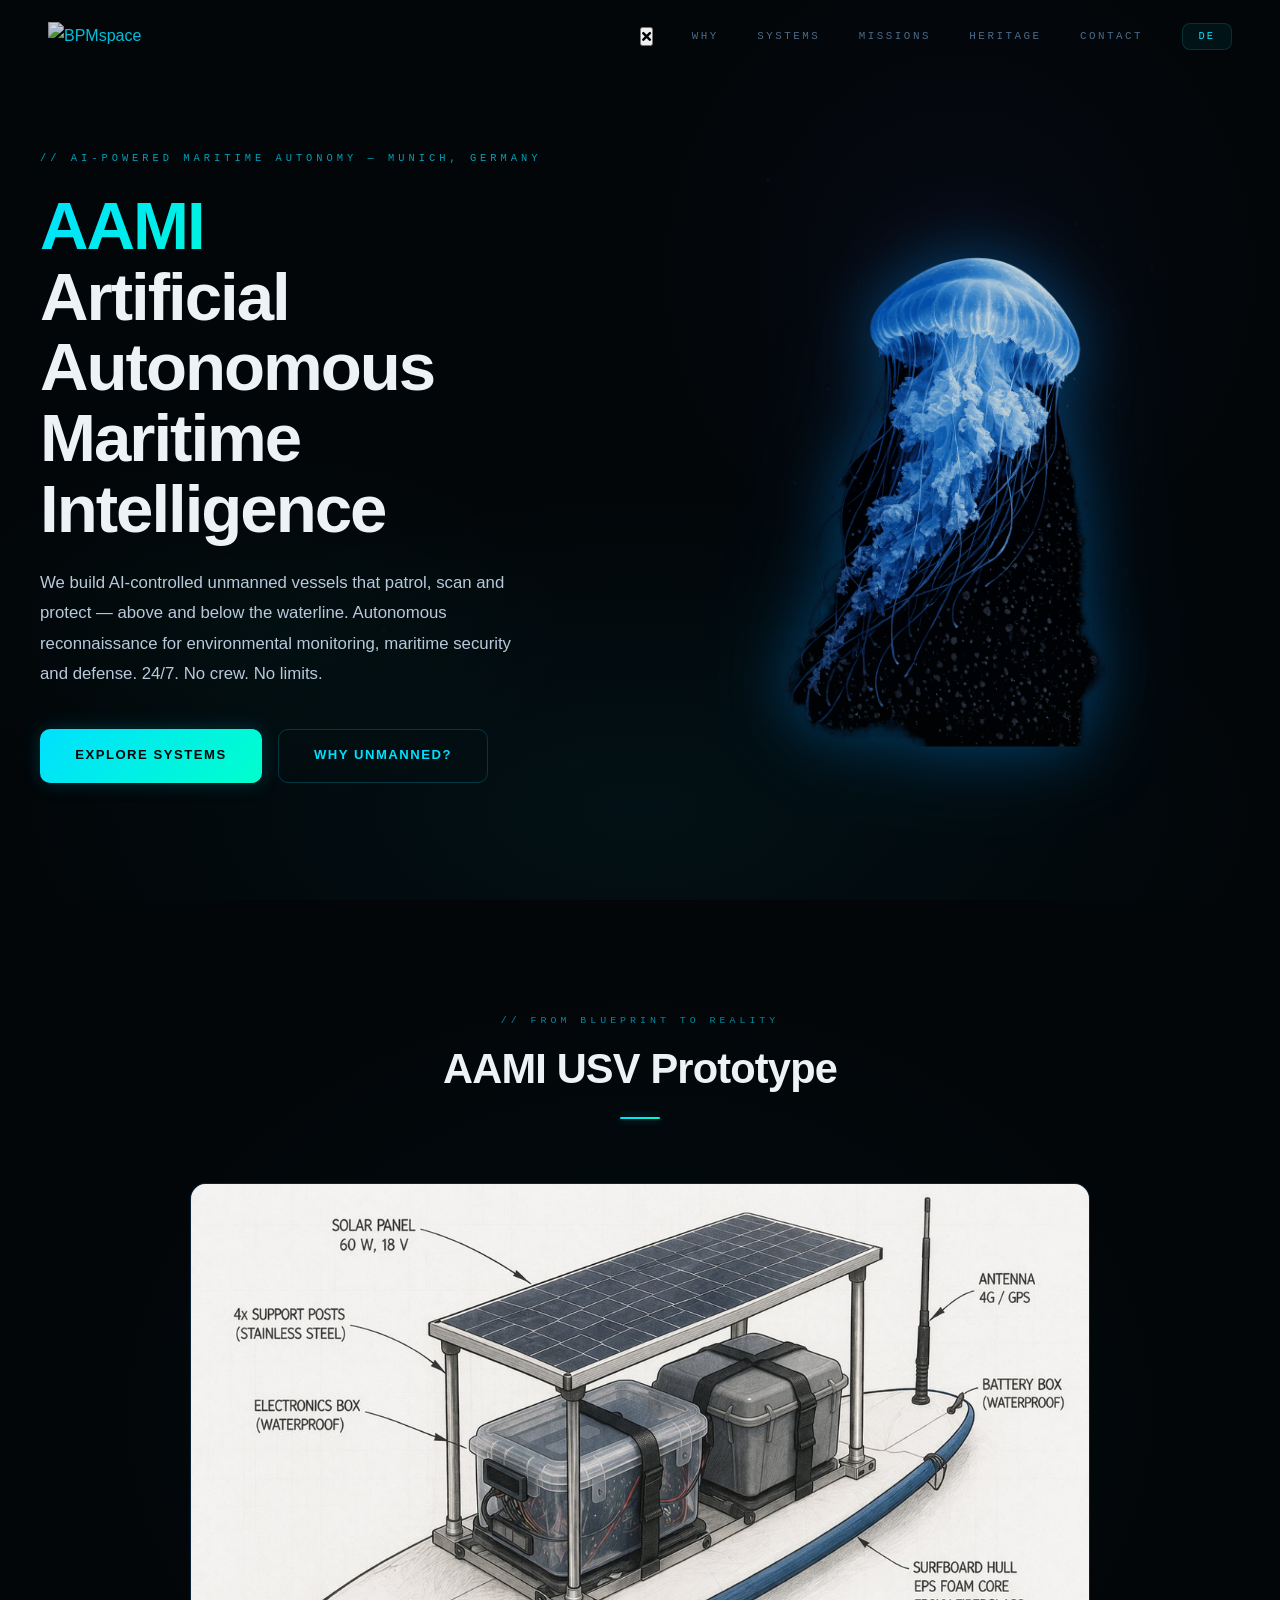
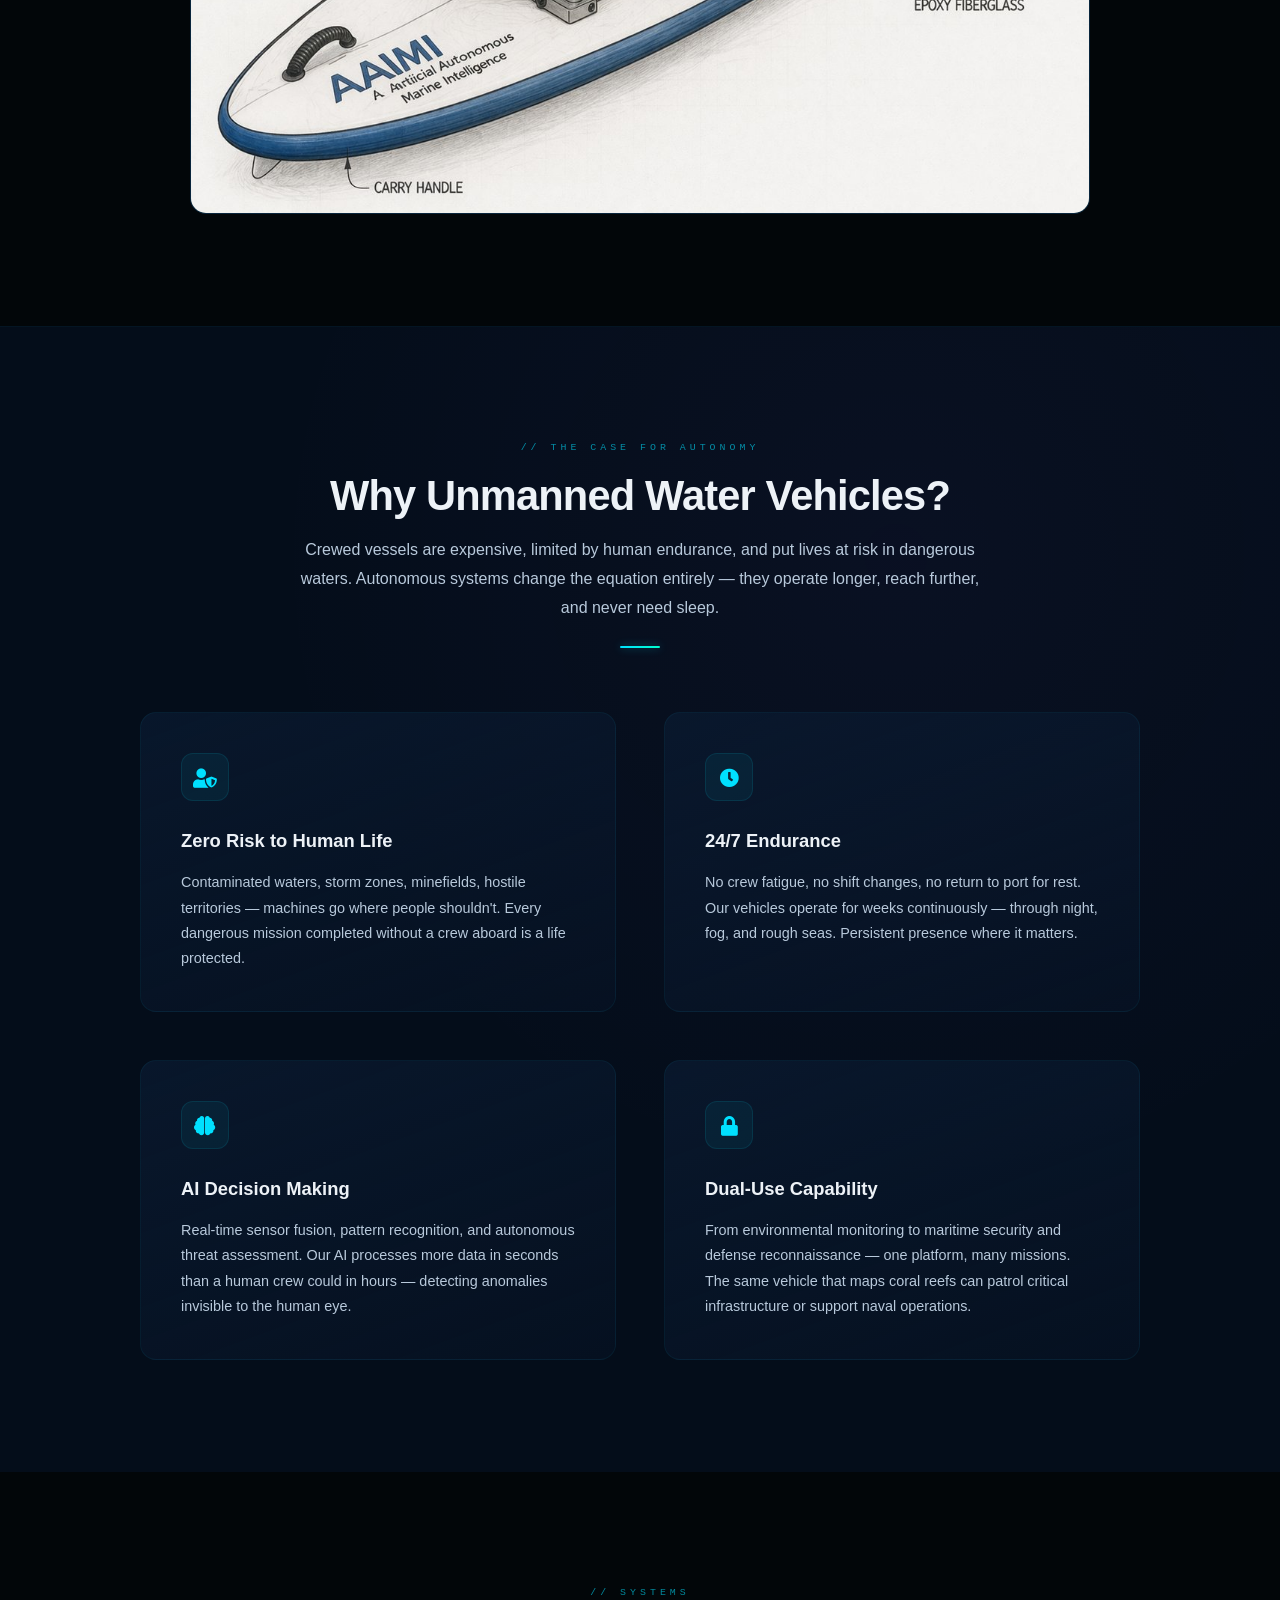
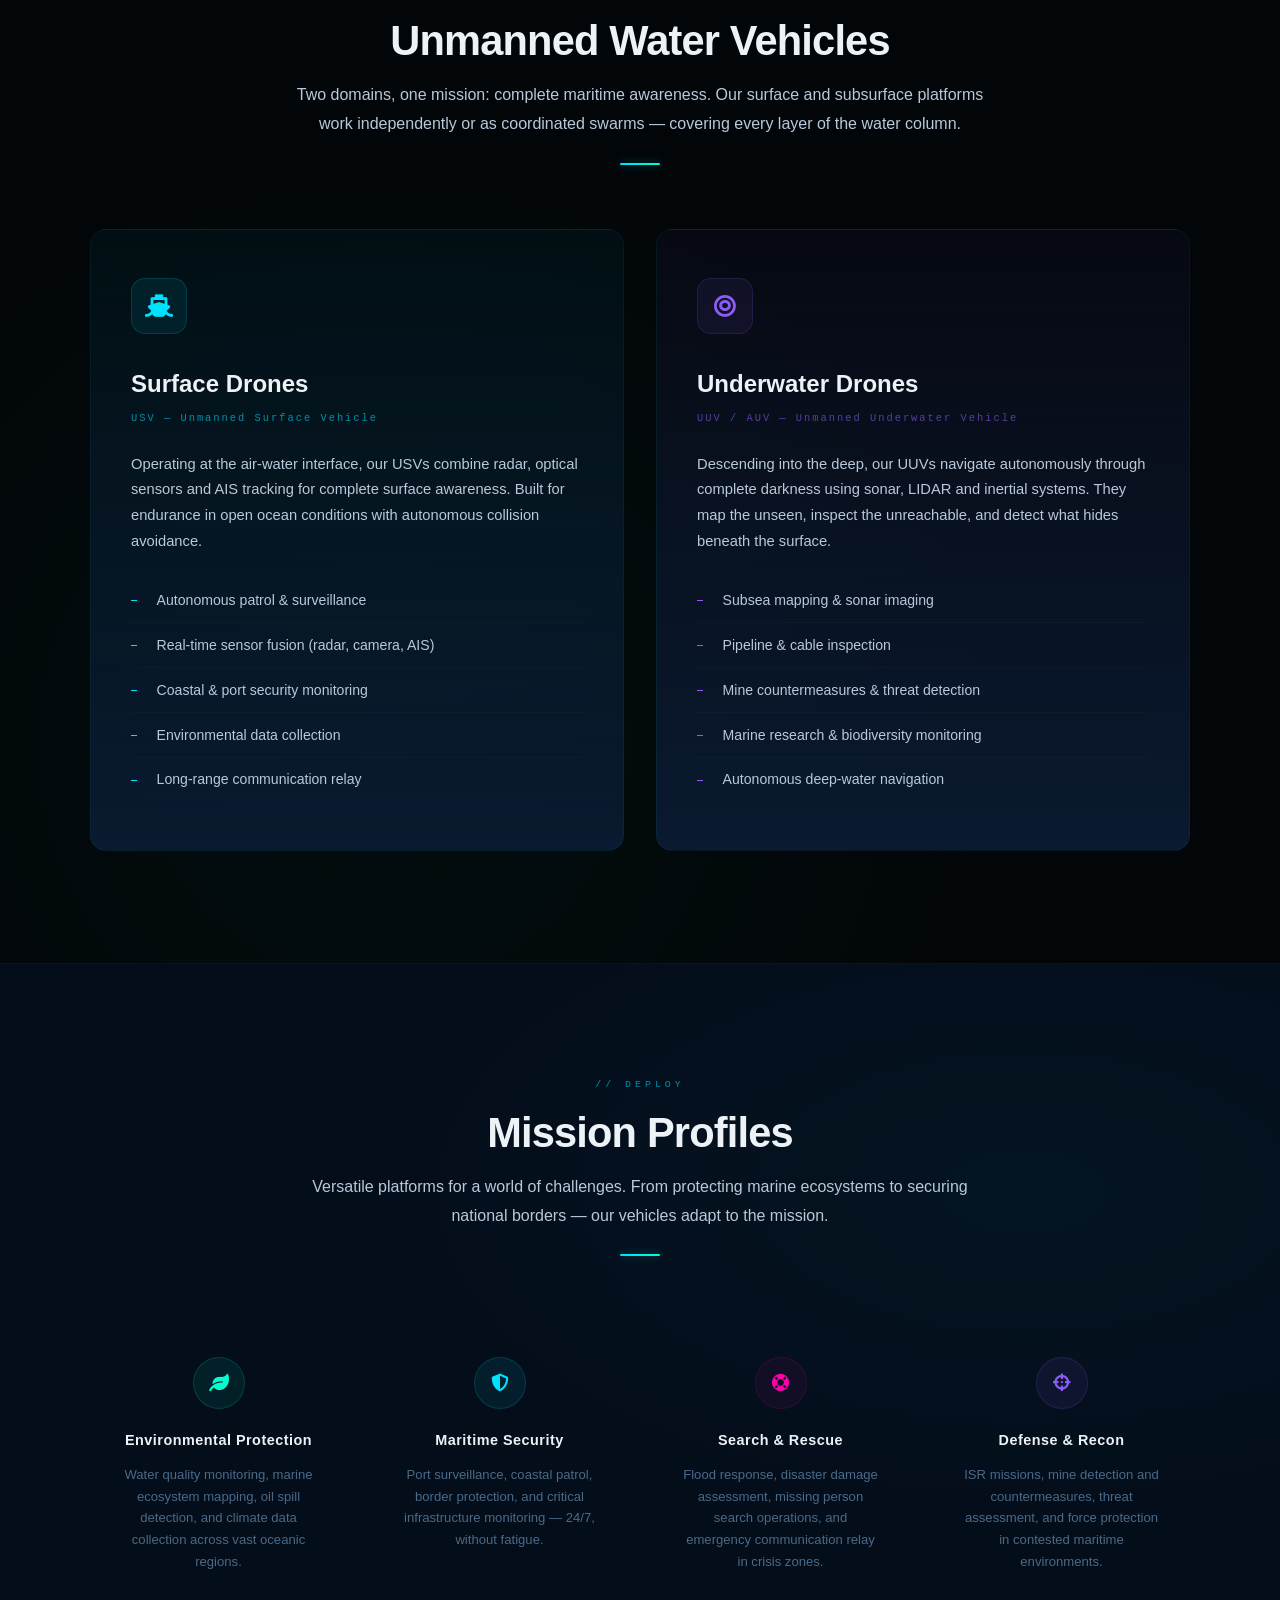
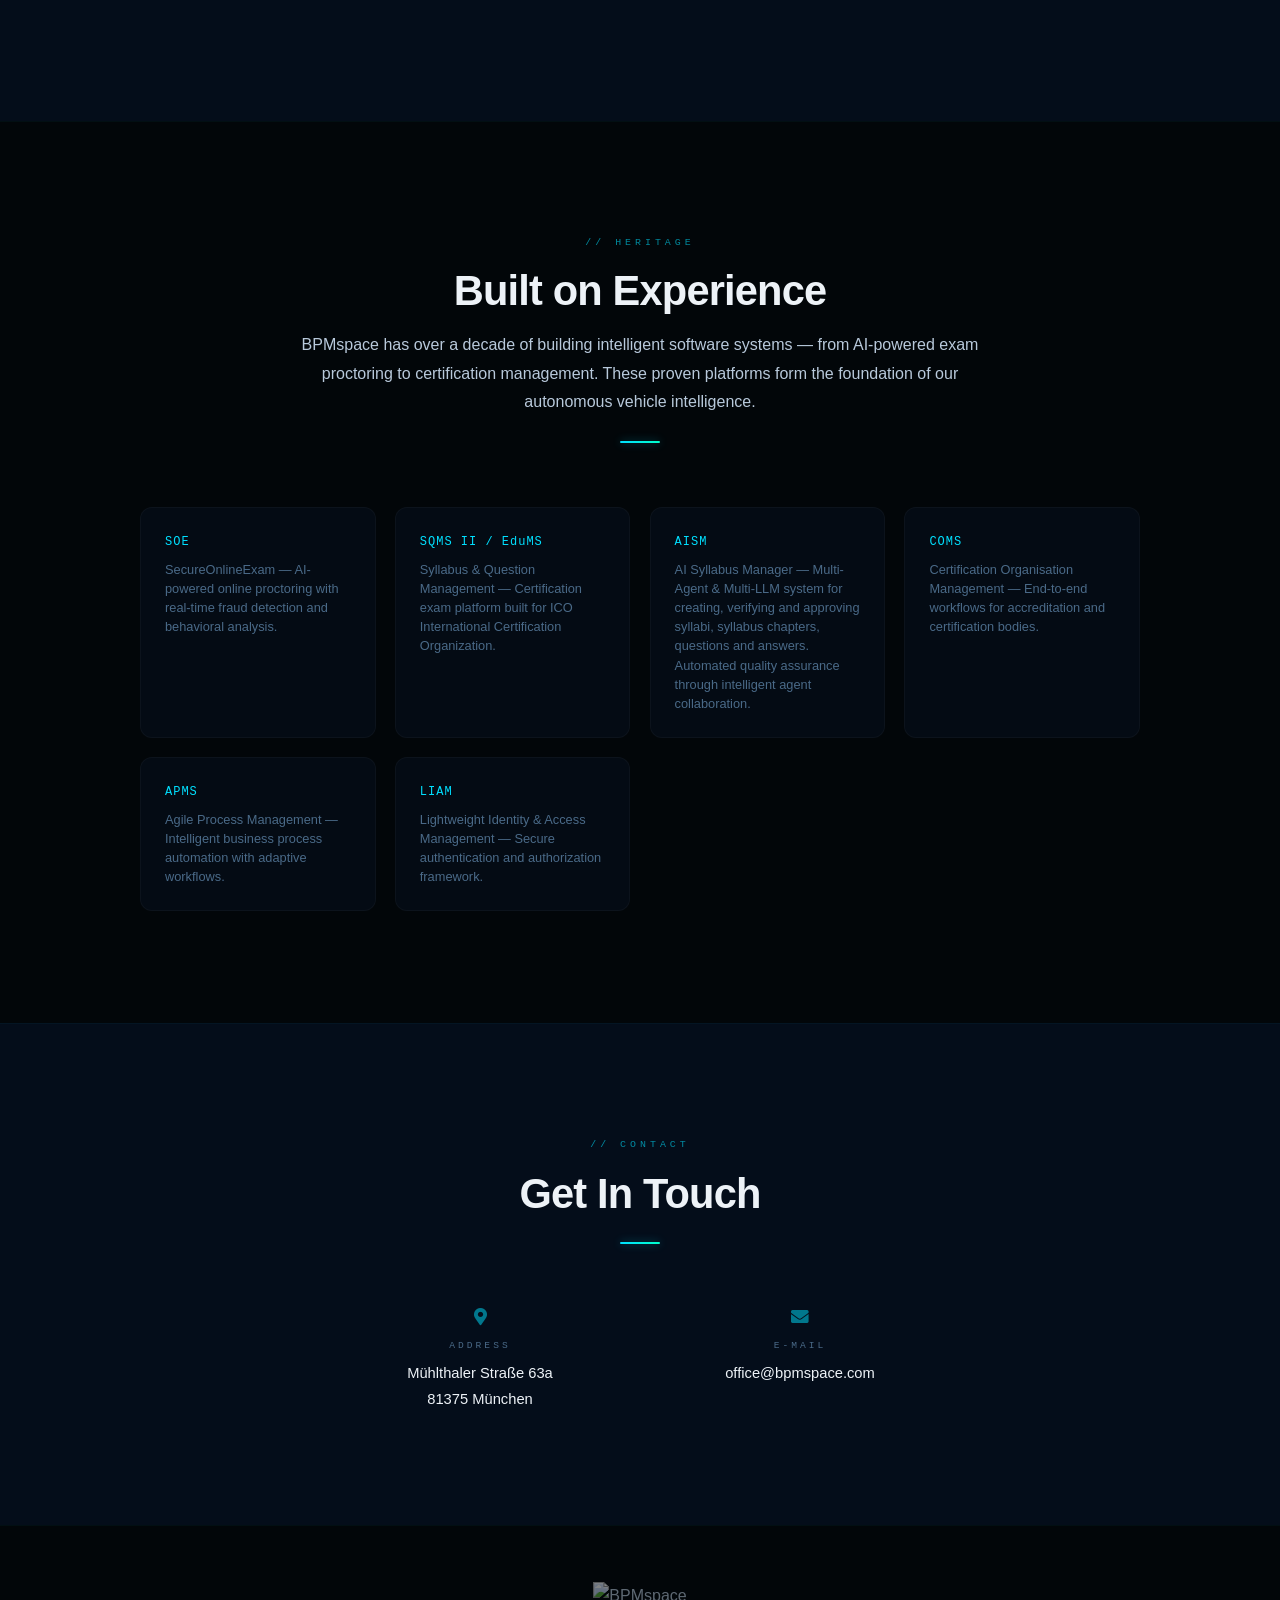
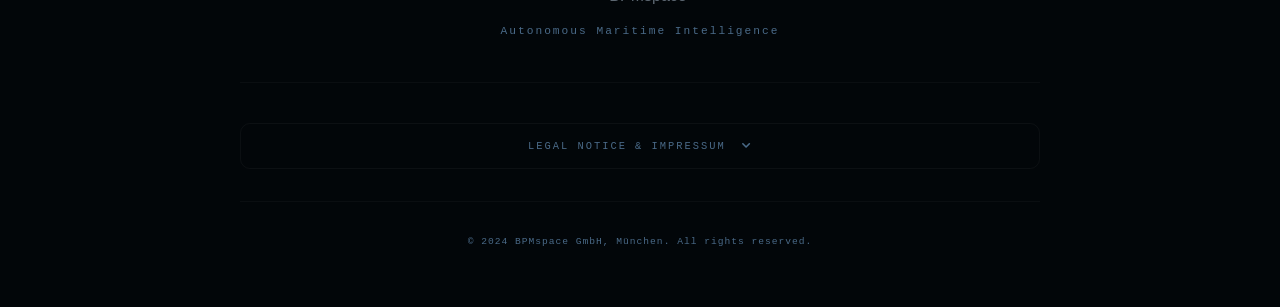
==== commit e3788cd2: "harden: move inline JS to assets/js/main.js + add a Content-Security-Policy meta tag No visual / lay" ====
--- a/index.html
+++ b/index.html
@@ -3,6 +3,8 @@
 <head>
     <meta charset="utf-8">
     <meta name="viewport" content="width=device-width, initial-scale=1, shrink-to-fit=no">
+    <meta http-equiv="Content-Security-Policy" content="default-src 'self'; script-src 'self'; style-src 'self' 'unsafe-inline' https://use.fontawesome.com https://fonts.googleapis.com; font-src 'self' https://use.fontawesome.com https://fonts.gstatic.com; img-src 'self' data:; object-src 'none'; base-uri 'self'; upgrade-insecure-requests">
+    <meta name="referrer" content="strict-origin-when-cross-origin">
     <meta name="description" content="BPMspace — AI-powered unmanned water vehicles for maritime reconnaissance, environmental protection and security.">
     <title>BPMspace — Autonomous Maritime Intelligence</title>
     <link rel="icon" type="image/png" sizes="32x32" href="./assets/img/bpmspace_weblogo.png">
@@ -14,15 +16,15 @@
 <!-- HEADER -->
 <header class="site-header" id="header">
     <a href="#hero"><img class="header-logo" src="./assets/img/bpmspace_weblogo.png" alt="BPMspace"></a>
-    <button class="mobile-menu-btn" onclick="toggleMenu()" aria-label="Menu"><i class="fas fa-bars"></i></button>
+    <button class="mobile-menu-btn" aria-label="Menu"><i class="fas fa-bars"></i></button>
     <nav class="header-nav" id="navMenu">
-        <button class="mobile-menu-close" onclick="toggleMenu()" aria-label="Close"><i class="fas fa-times"></i></button>
-        <a href="#why" onclick="closeMenu()"><span class="lang-en">Why</span><span class="lang-de">Warum</span></a>
-        <a href="#vehicles" onclick="closeMenu()"><span class="lang-en">Systems</span><span class="lang-de">Systeme</span></a>
-        <a href="#applications" onclick="closeMenu()"><span class="lang-en">Missions</span><span class="lang-de">Einsatz</span></a>
-        <a href="#legacy" onclick="closeMenu()"><span class="lang-en">Heritage</span><span class="lang-de">Projekte</span></a>
-        <a href="#contact" onclick="closeMenu()"><span class="lang-en">Contact</span><span class="lang-de">Kontakt</span></a>
-        <button class="lang-toggle" onclick="toggleLang()">DE</button>
+        <button class="mobile-menu-close" aria-label="Close"><i class="fas fa-times"></i></button>
+        <a href="#why"><span class="lang-en">Why</span><span class="lang-de">Warum</span></a>
+        <a href="#vehicles"><span class="lang-en">Systems</span><span class="lang-de">Systeme</span></a>
+        <a href="#applications"><span class="lang-en">Missions</span><span class="lang-de">Einsatz</span></a>
+        <a href="#legacy"><span class="lang-en">Heritage</span><span class="lang-de">Projekte</span></a>
+        <a href="#contact"><span class="lang-en">Contact</span><span class="lang-de">Kontakt</span></a>
+        <button class="lang-toggle">DE</button>
     </nav>
 </header>
 
@@ -286,7 +288,7 @@
             <img src="./assets/img/bpmspace_weblogo.png" alt="BPMspace" style="height:26px">
             <p><span class="lang-en">Autonomous Maritime Intelligence</span><span class="lang-de">Autonome Maritime Intelligenz</span></p>
         </div>
-        <button class="impressum-toggle" onclick="toggleImpressum()">
+        <button class="impressum-toggle">
             <span class="lang-en">Legal Notice &amp; Impressum</span>
             <span class="lang-de">Impressum &amp; Rechtliches</span>
             <i class="fas fa-chevron-down" style="margin-left:0.5rem;font-size:0.6rem;transition:0.3s"></i>
@@ -319,31 +321,6 @@
     </div>
 </footer>
 
-<script>
-function toggleLang() {
-    const body = document.body;
-    const btn = document.querySelector('.lang-toggle');
-    if (body.classList.contains('lang-en')) {
-        body.classList.remove('lang-en');
-        body.classList.add('lang-de');
-        btn.textContent = 'EN';
-    } else {
-        body.classList.remove('lang-de');
-        body.classList.add('lang-en');
-        btn.textContent = 'DE';
-    }
-}
-window.addEventListener('scroll', function() {
-    document.getElementById('header').classList.toggle('scrolled', window.scrollY > 80);
-});
-function toggleMenu() { document.getElementById('navMenu').classList.toggle('open'); }
-function closeMenu() { document.getElementById('navMenu').classList.remove('open'); }
-function toggleImpressum() {
-    const imp = document.getElementById('impressum');
-    imp.classList.toggle('open');
-    const icon = document.querySelector('.impressum-toggle .fa-chevron-down');
-    if (icon) icon.style.transform = imp.classList.contains('open') ? 'rotate(180deg)' : '';
-}
-</script>
+<script src="./assets/js/main.js" defer data-cfasync="false"></script>
 </body>
 </html>
